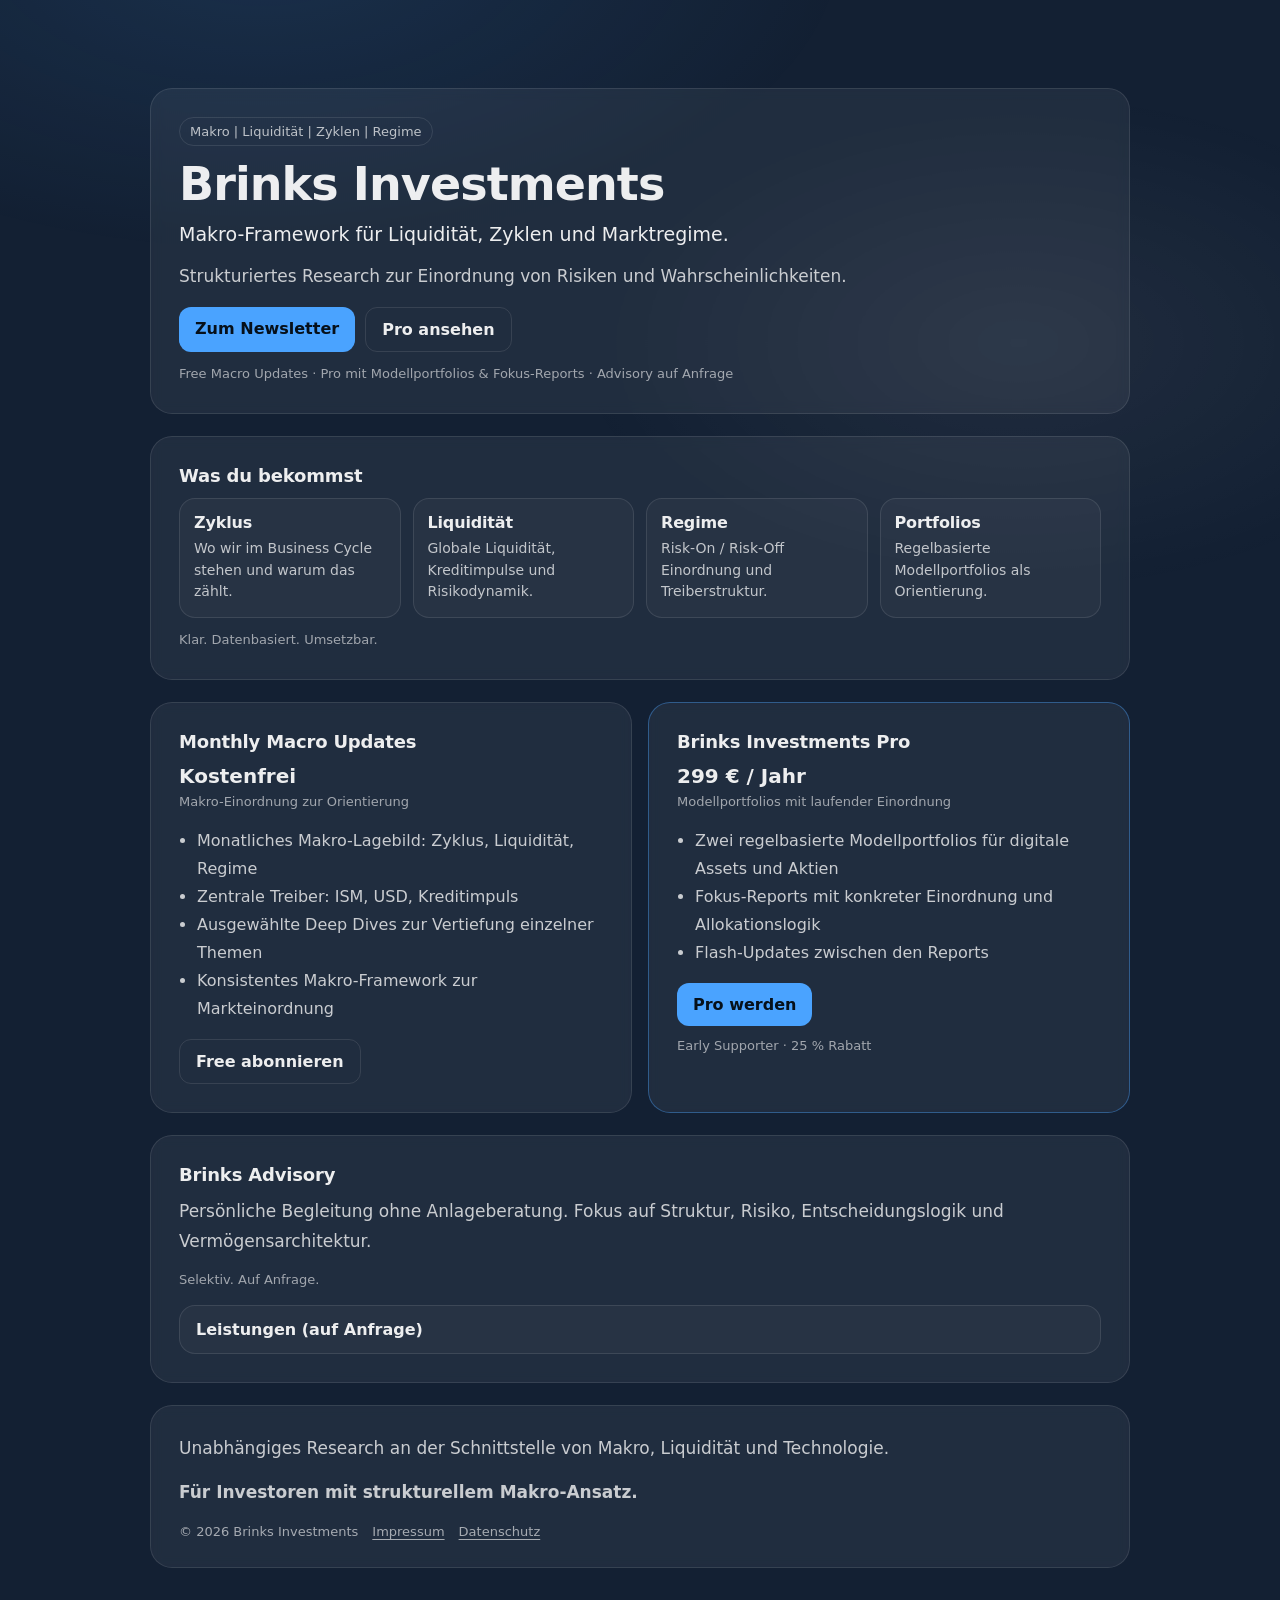
==== index.html @ a90d8398 "Update index.html" ====
<!doctype html>
<html lang="de">
<head>
  <meta charset="utf-8" />
  <meta name="viewport" content="width=device-width, initial-scale=1" />
  <title>Brinks Investments</title>
  <meta name="description" content="Makro-Framework für Liquidität, Zyklen und Marktregime. Klar. Datenbasiert. Umsetzbar." />
  <meta name="theme-color" content="#132033" />

  <style>
    :root{
      --bg:#132033;
      --card:rgba(255,255,255,.06);
      --border:rgba(255,255,255,.10);
      --text:rgba(255,255,255,.92);
      --muted:rgba(255,255,255,.76);
      --accent:#4aa3ff;
      --accentText:#06101a;

      /* ONE consistent page column width */
      --col: 980px; /* less squished than before */
    }

    *{box-sizing:border-box}
    body{
      margin:0;
      font-family:system-ui,-apple-system,Segoe UI,Roboto,Arial,sans-serif;
      background:var(--bg);
      color:var(--text);
    }

    /* Subtle premium glow */
    body::before{
      content:"";
      position:fixed;
      inset:-220px;
      background:
        radial-gradient(980px 520px at 28% 12%, rgba(74,163,255,.12), transparent 60%),
        radial-gradient(820px 460px at 72% 42%, rgba(255,255,255,.06), transparent 55%);
      pointer-events:none;
      z-index:-1;
    }

    a{color:inherit;text-decoration:none}

    /* Outer page padding */
    .wrap{
      padding:88px 20px 96px;
    }

    /* The ONLY layout column: everything aligns to this */
    .col{
      width:min(100%, var(--col));
      margin:0 auto;
      display:grid;
      gap:22px; /* more breathing room */
    }

    .card{
      width:100%;               /* critical: every card equals column width */
      background:var(--card);
      border:1px solid var(--border);
      border-radius:22px;
      padding:28px;             /* less squished */
      backdrop-filter: blur(6px);
    }

    .card:hover{
      border-color:rgba(255,255,255,.14);
    }

    h1{
      font-size:46px;
      line-height:1.05;
      margin:14px 0 10px;
      letter-spacing:-0.02em;
    }

    h2{
      font-size:18px;
      margin:0 0 12px;
      letter-spacing:-0.01em;
    }

    p{
      margin:0 0 14px;
      line-height:1.75;
      font-size:17px;
      color:var(--muted);
    }

    .lead{
      font-size:19px;
      color:var(--text);
      margin-bottom:10px;
    }

    .badge{
      display:inline-block;
      border:1px solid var(--border);
      border-radius:999px;
      padding:6px 10px;
      font-size:13px;
      color:rgba(255,255,255,.70);
    }

    .ctaRow{
      display:flex;
      gap:10px;
      flex-wrap:wrap;
      margin-top:16px;
    }

    .btn{
      display:inline-block;
      padding:12px 16px;
      border-radius:12px;
      font-weight:800;
    }

    .btnPrimary{
      background:var(--accent);
      color:var(--accentText);
    }

    .btnGhost{
      border:1px solid var(--border);
      color:var(--text);
    }

    /* Key points */
    .kpiGrid{
      display:grid;
      gap:12px;
      grid-template-columns:repeat(4, 1fr);
    }
    @media(max-width:900px){
      .kpiGrid{grid-template-columns:repeat(2, 1fr);}
    }
    .kpi{
      border:1px solid var(--border);
      background:rgba(255,255,255,.03);
      border-radius:16px;
      padding:14px 14px;
    }
    .kpi strong{
      display:block;
      margin-bottom:6px;
      color:rgba(255,255,255,.92);
      letter-spacing:-0.01em;
    }
    .kpi span{
      display:block;
      color:rgba(255,255,255,.72);
      font-size:14px;
      line-height:1.55;
    }

    /* Free / Pro cards */
    .tiers{
      width:100%; /* ensure equals column width */
      display:grid;
      gap:16px;
      grid-template-columns:1fr 1fr;
      align-items:stretch;
    }
    @media(max-width:900px){
      .tiers{grid-template-columns:1fr;}
    }

    ul{
      margin:10px 0 0;
      padding-left:18px;
      line-height:1.75;
      color:var(--muted);
      font-size:16px;
    }

    .price{
      font-size:20px;
      font-weight:900;
      margin:4px 0 10px;
      color:rgba(255,255,255,.92);
    }

    .small{
      font-size:13px;
      color:rgba(255,255,255,.58);
      line-height:1.6;
    }

    /* Advisory */
    details{
      border:1px solid var(--border);
      border-radius:16px;
      padding:14px 16px;
      background:rgba(255,255,255,.03);
    }
    summary{
      cursor:pointer;
      list-style:none;
      font-weight:900;
      color:rgba(255,255,255,.92);
    }
    summary::-webkit-details-marker{display:none}

    .note{
      margin-top:12px;
      padding:12px 14px;
      border-radius:14px;
      border:1px solid rgba(255,255,255,.10);
      background:rgba(0,0,0,.10);
      color:rgba(255,255,255,.72);
      font-size:13px;
      line-height:1.6;
    }

    footer{
      margin-top:16px;
      display:flex;
      gap:14px;
      flex-wrap:wrap;
      font-size:13px;
      color:rgba(255,255,255,.60);
    }
    footer a{
      color:rgba(255,255,255,.60);
      text-decoration:underline;
      text-underline-offset:3px;
    }
  </style>
</head>

<body>
  <div class="wrap">
    <main class="col">

      <!-- HERO -->
      <section class="card">
        <span class="badge">Makro | Liquidität | Zyklen | Regime</span>
        <h1>Brinks Investments</h1>
        <p class="lead">Makro-Framework für Liquidität, Zyklen und Marktregime.</p>
        <p>Strukturiertes Research zur Einordnung von Risiken und Wahrscheinlichkeiten.</p>

        <div class="ctaRow">
          <a class="btn btnPrimary" href="https://brinksinvestments.substack.com/" target="_blank" rel="noreferrer">
            Zum Newsletter
          </a>
          <a class="btn btnGhost" href="#pro">
            Pro ansehen
          </a>
        </div>

        <p class="small" style="margin-top:12px;margin-bottom:0;">
          Free Macro Updates · Pro mit Modellportfolios & Fokus-Reports · Advisory auf Anfrage
        </p>
      </section>

      <!-- WAS DU BEKOMMST -->
      <section class="card">
        <h2>Was du bekommst</h2>
        <div class="kpiGrid">
          <div class="kpi"><strong>Zyklus</strong><span>Wo wir im Business Cycle stehen und warum das zählt.</span></div>
          <div class="kpi"><strong>Liquidität</strong><span>Globale Liquidität, Kreditimpulse und Risikodynamik.</span></div>
          <div class="kpi"><strong>Regime</strong><span>Risk-On / Risk-Off Einordnung und Treiberstruktur.</span></div>
          <div class="kpi"><strong>Portfolios</strong><span>Regelbasierte Modellportfolios als Orientierung.</span></div>
        </div>
        <p class="small" style="margin-top:12px;margin-bottom:0;">
          Klar. Datenbasiert. Umsetzbar.
        </p>
      </section>

      <!-- FREE / PRO -->
      <section class="tiers">
        <div class="card">
          <h2>Monthly Macro Updates</h2>
          <div class="price">Kostenfrei</div>
          <p class="small" style="margin-top:-6px;">Makro-Einordnung zur Orientierung</p>
          <ul>
            <li>Monatliches Makro-Lagebild: Zyklus, Liquidität, Regime</li>
            <li>Zentrale Treiber: ISM, USD, Kreditimpuls</li>
            <li>Ausgewählte Deep Dives zur Vertiefung einzelner Themen</li>
            <li>Konsistentes Makro-Framework zur Markteinordnung</li>
          </ul>
          <div class="ctaRow">
            <a class="btn btnGhost" href="https://brinksinvestments.substack.com/" target="_blank" rel="noreferrer">
              Free abonnieren
            </a>
          </div>
        </div>

        <div id="pro" class="card" style="border-color:rgba(74,163,255,.40);">
          <h2>Brinks Investments Pro</h2>
          <div class="price">299 € / Jahr</div>
          <p class="small" style="margin-top:-6px;">Modellportfolios mit laufender Einordnung</p>
          <ul>
            <li>Zwei regelbasierte Modellportfolios für digitale Assets und Aktien</li>
            <li>Fokus-Reports mit konkreter Einordnung und Allokationslogik</li>
            <li>Flash-Updates zwischen den Reports</li>
          </ul>

          <div class="ctaRow">
            <a class="btn btnPrimary" href="https://brinksinvestments.substack.com/b1c0ca74" target="_blank" rel="noreferrer">
              Pro werden
            </a>
          </div>

          <p class="small" style="margin-top:10px;margin-bottom:0;">
            Early Supporter · 25 % Rabatt<br>
          </p>
        </div>
      </section>

      <!-- ADVISORY -->
      <section id="advisory" class="card">
        <h2>Brinks Advisory</h2>
        <p>Persönliche Begleitung ohne Anlageberatung. Fokus auf Struktur, Risiko, Entscheidungslogik und Vermögensarchitektur.</p>
        <p class="small">Selektiv. Auf Anfrage.</p>

        <details>
          <summary>Leistungen (auf Anfrage)</summary>
          <ul>
            <li>Family-Office-nahe Struktur- und Vermögensarchitektur</li>
            <li>Strategisches Sparring und belastbare Entscheidungsframeworks</li>
            <li>Digital Art & Collectibles Advisory (Struktur, Bewertung, Prozesse)</li>
          </ul>

          <div class="ctaRow" style="margin-top:12px;">
            <a class="btn btnGhost" href="mailto:info@brinksinvestments.com?subject=Brinks%20Advisory%20%E2%80%93%20Anfrage">
              Advisory anfragen
            </a>
          </div>

          <div class="note">
            Keine Anlageberatung. Keine Produktempfehlungen. Kuratierung ≠ Empfehlung.
          </div>
        </details>
      </section>

      <!-- CLOSING / FOOTER -->
      <section class="card">
        <p>
          Unabhängiges Research an der Schnittstelle von Makro, Liquidität und Technologie.
        </p>
        <p><strong>Für Investoren mit strukturellem Makro-Ansatz.</strong></p>

        <footer>
          <span>© 2026 Brinks Investments</span>
          <a href="/impressum.html">Impressum</a>
          <a href="/datenschutz.html">Datenschutz</a>
        </footer>
      </section>

    </main>
  </div>

  <script>
    document.getElementById("y").textContent = new Date().getFullYear();
  </script>
</body>
</html>
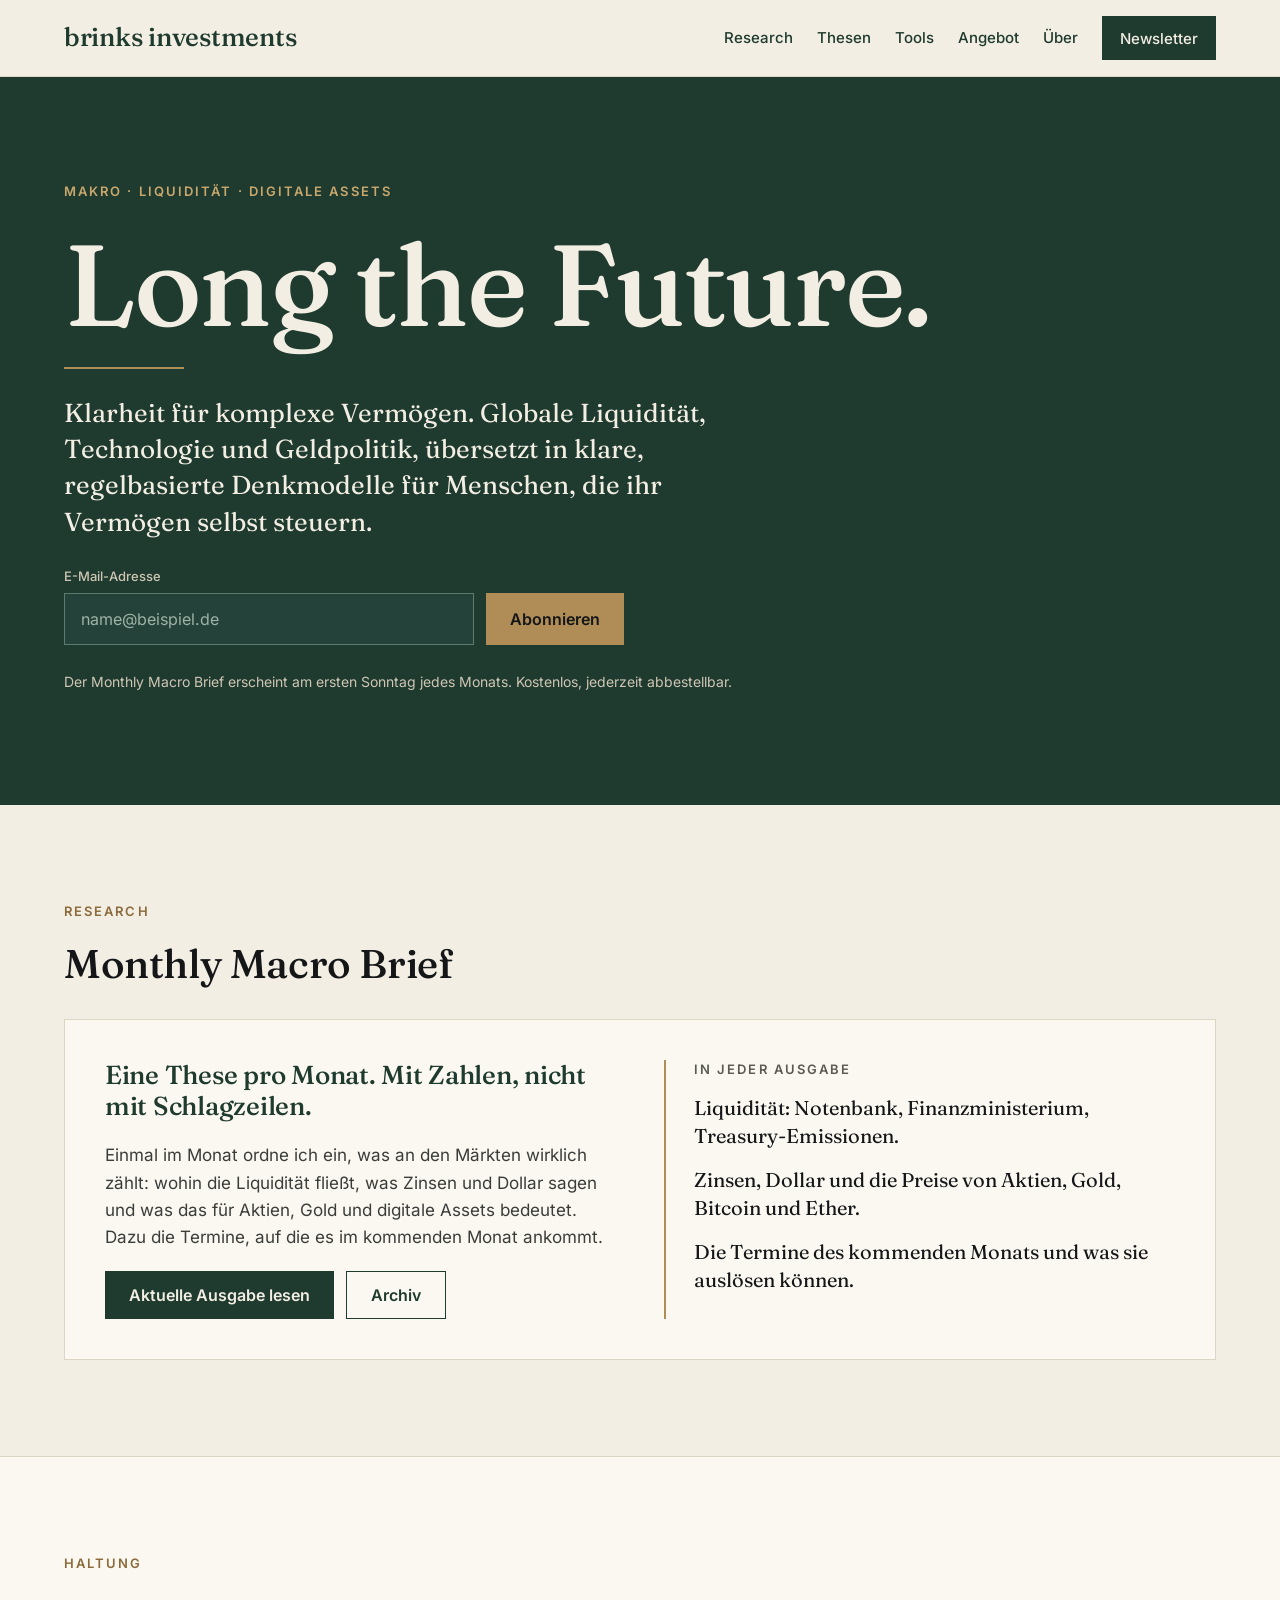
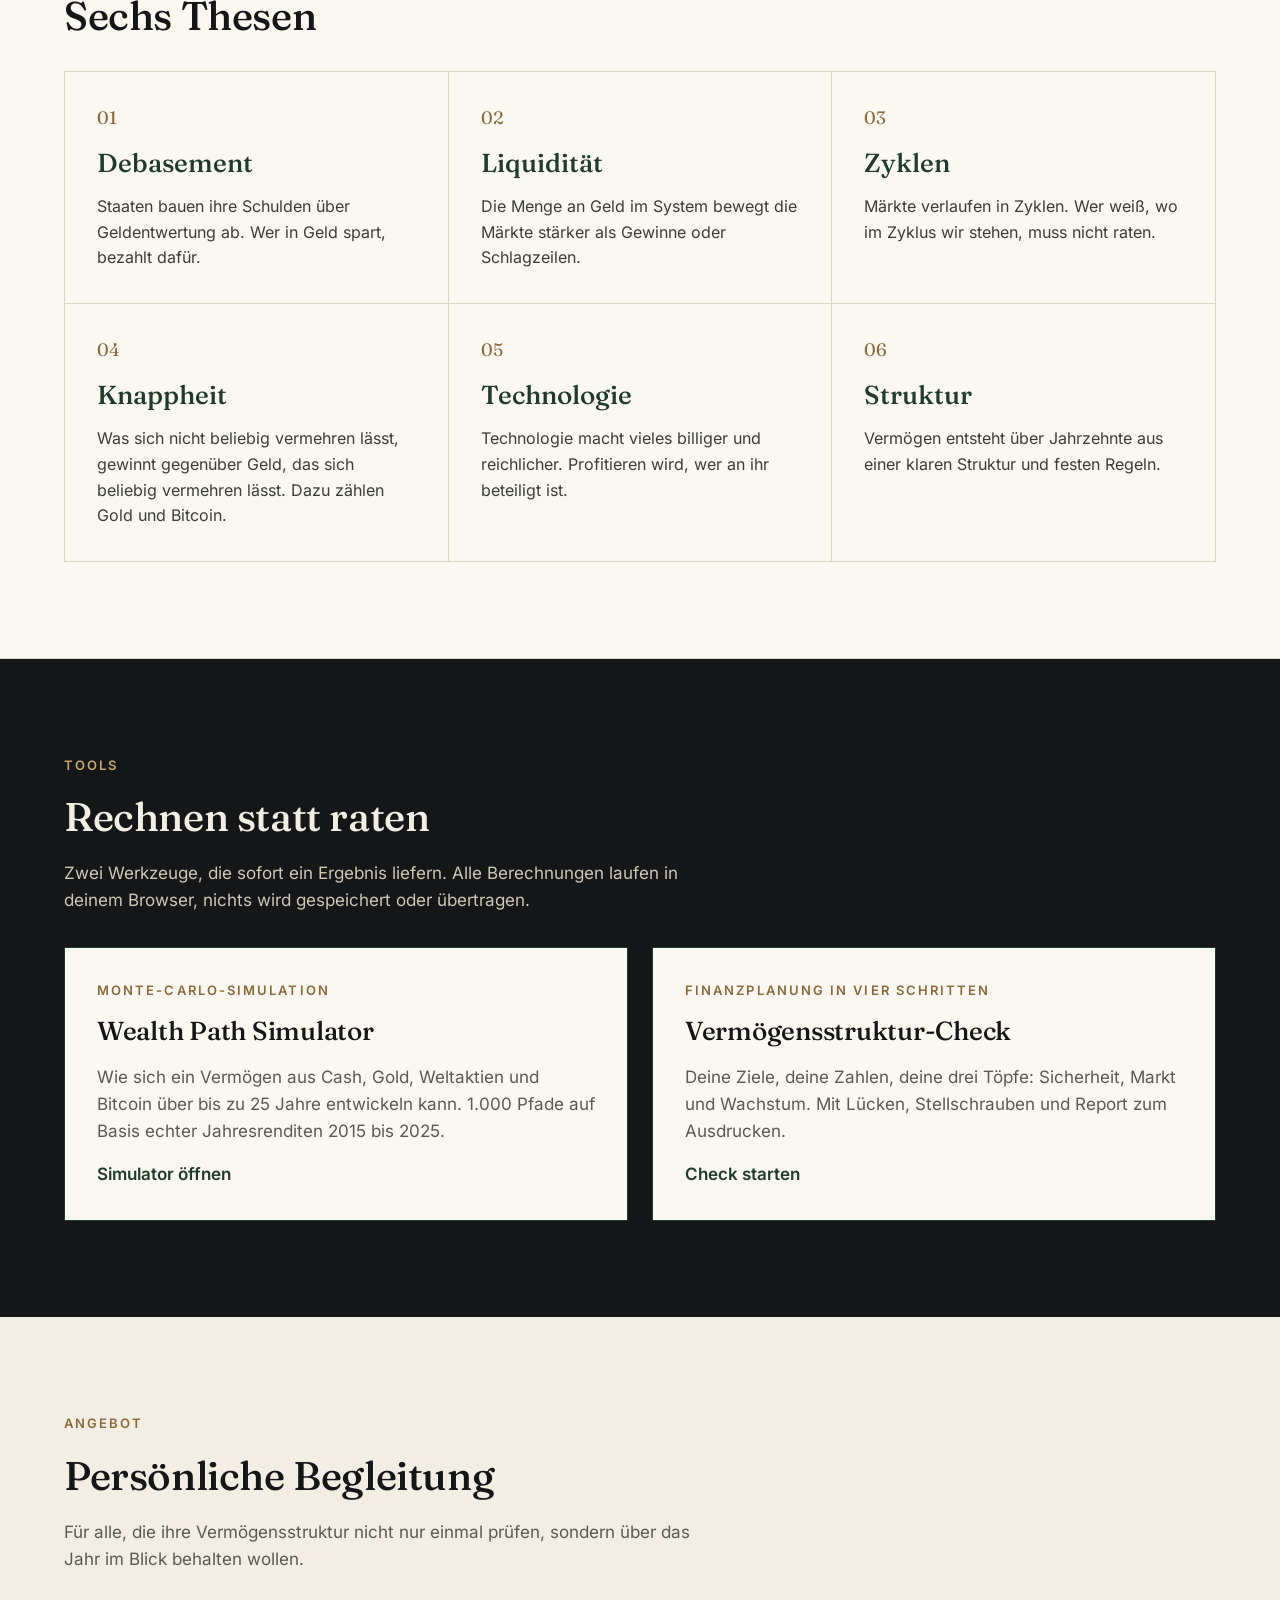
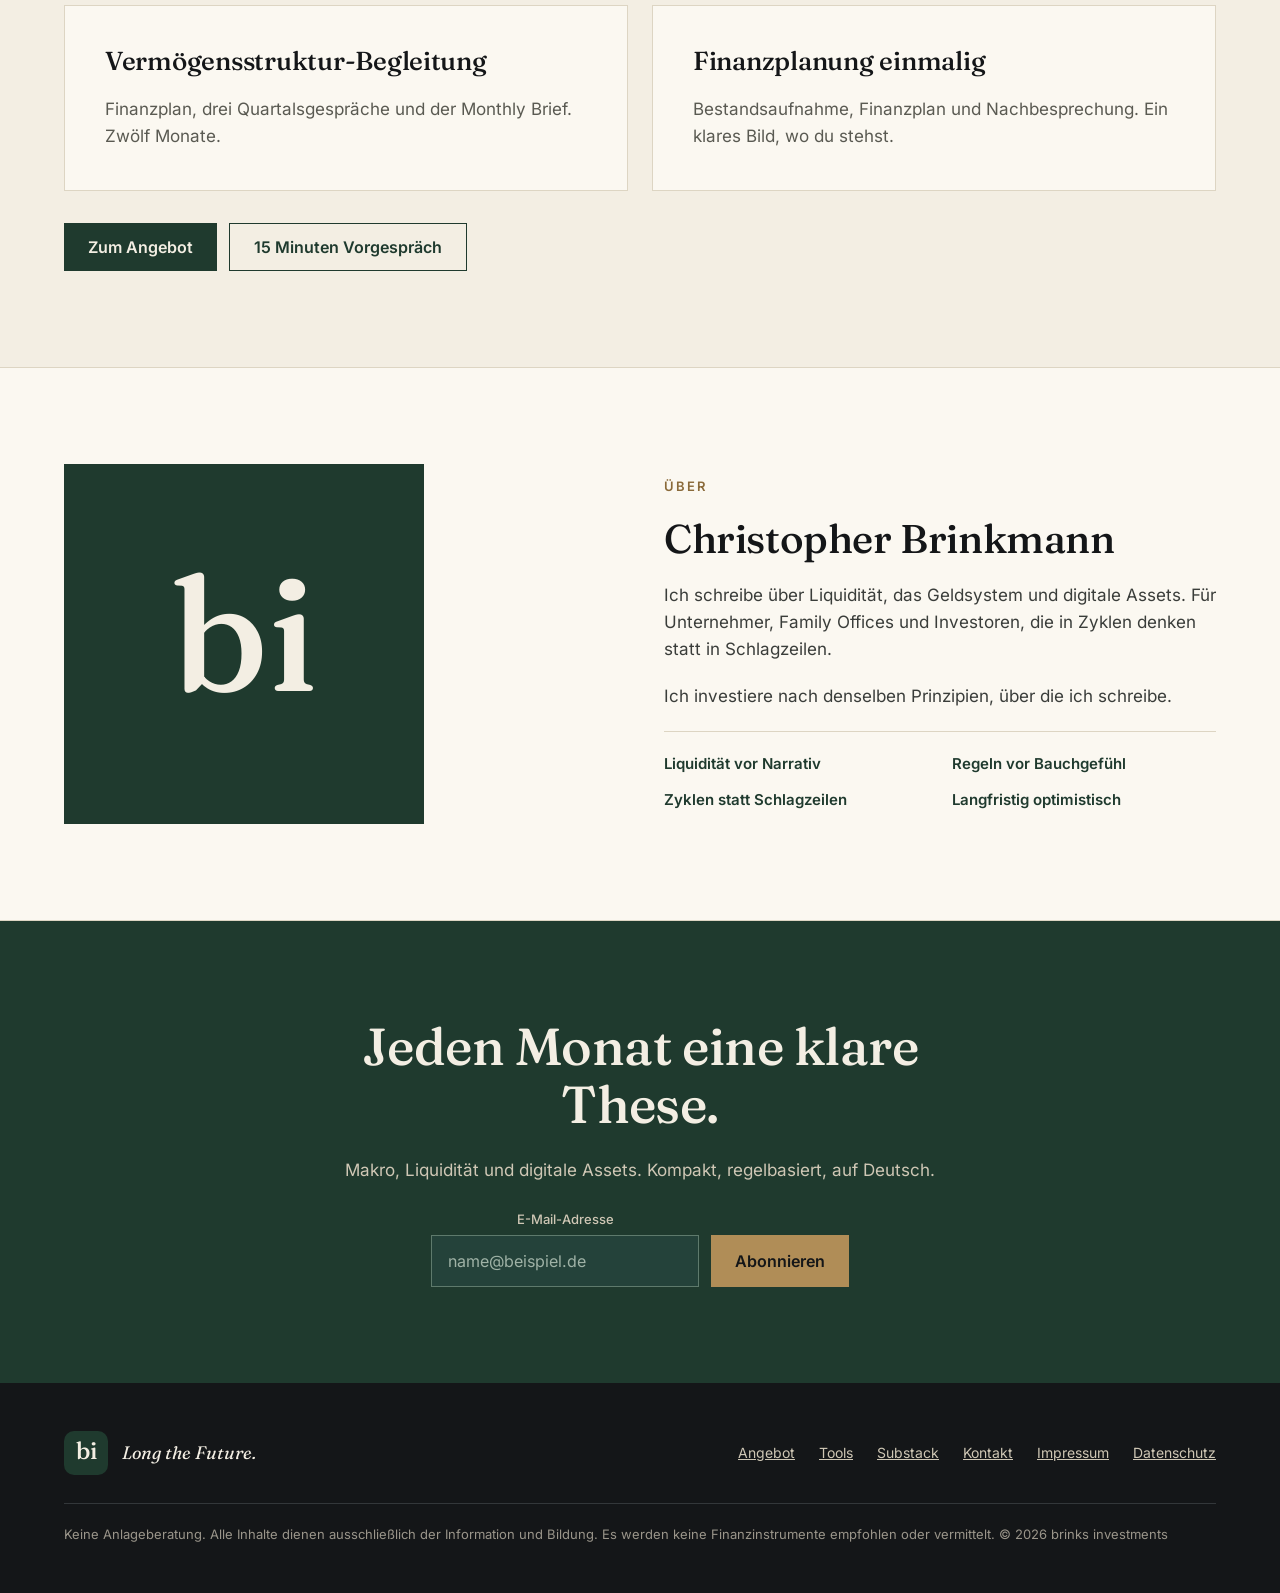
==== commit e2af1c31: "Add files via upload" ====
--- a/index.html
+++ b/index.html
@@ -1,361 +1,193 @@
 <!doctype html>
 <html lang="de">
 <head>
-  <meta charset="utf-8" />
-  <meta name="viewport" content="width=device-width, initial-scale=1" />
-  <title>Brinks Investments</title>
-  <meta name="description" content="Makro-Framework für Liquidität, Zyklen und Marktregime. Klar. Datenbasiert. Umsetzbar." />
-  <meta name="theme-color" content="#132033" />
+<meta charset="utf-8">
+<meta name="viewport" content="width=device-width, initial-scale=1">
+<title>brinks investments · Long the Future.</title>
+<meta name="description" content="Makro, Liquidität und digitale Assets. Monthly Macro Brief, Rechner und persönliche Begleitung für die Vermögensstruktur.">
+<meta property="og:title" content="brinks investments · Long the Future.">
+<meta property="og:description" content="Makro, Liquidität und digitale Assets. Monthly Macro Brief, Rechner und persönliche Begleitung für die Vermögensstruktur.">
+<meta property="og:image" content="https://www.brinksinvestments.com/assets/bi-icon.png">
+<meta name="theme-color" content="#1F3A2E">
+<link rel="icon" href="assets/favicon.svg" type="image/svg+xml">
+<link rel="apple-touch-icon" href="assets/bi-icon.png">
+<link rel="stylesheet" href="assets/site.css">
+</head>
+<body>
+<header class="site-header">
+  <div class="wrap">
+    <a class="logo" href="index.html">brinks investments</a>
+    <nav class="nav" aria-label="Hauptnavigation">
+      <a href="index.html#research">Research</a>
+      <a href="index.html#thesen">Thesen</a>
+      <a href="tools.html">Tools</a>
+      <a href="angebot.html">Angebot</a>
+      <a href="index.html#ueber">Über</a>
+      <a class="btn btn-green" href="https://brinksinvestments.substack.com/subscribe">Newsletter</a>
+    </nav>
+  </div>
+</header>
+<main>
+<section class="hero on-dark">
+  <div class="wrap">
+    <p class="eyebrow">Makro · Liquidität · Digitale Assets</p>
+    <h1>Long the Future.</h1>
+    <hr class="rule-brass">
+    <p class="lead">Klarheit für komplexe Vermögen. Globale Liquidität, Technologie und Geldpolitik, übersetzt in klare, regelbasierte Denkmodelle für Menschen, die ihr Vermögen selbst steuern.</p>
+    <form class="signup" action="https://brinksinvestments.substack.com/subscribe" method="get">
+        <div class="field">
+          <label for="mail-hero">E-Mail-Adresse</label>
+          <input id="mail-hero" name="email" type="email" autocomplete="email" placeholder="name@beispiel.de" required>
+        </div>
+        <button class="btn btn-brass" type="submit">Abonnieren</button>
+      </form>
+    <p class="sub">Der Monthly Macro Brief erscheint am ersten Sonntag jedes Monats. Kostenlos, jederzeit abbestellbar.</p>
+  </div>
+</section>
 
-  <style>
-    :root{
-      --bg:#132033;
-      --card:rgba(255,255,255,.06);
-      --border:rgba(255,255,255,.10);
-      --text:rgba(255,255,255,.92);
-      --muted:rgba(255,255,255,.76);
-      --accent:#4aa3ff;
-      --accentText:#06101a;
+<section id="research" class="section">
+  <div class="wrap stack-lg">
+    <div class="stack">
+      <p class="eyebrow">Research</p>
+      <h2>Monthly Macro Brief</h2>
+    </div>
+    <article class="card brief">
+      <div class="stack">
+        <h3 style="color:var(--green)">Eine These pro Monat. Mit Zahlen, nicht mit Schlagzeilen.</h3>
+        <p style="color:var(--ink-2)">Einmal im Monat ordne ich ein, was an den Märkten wirklich zählt: wohin die Liquidität fließt, was Zinsen und Dollar sagen und was das für Aktien, Gold und digitale Assets bedeutet. Dazu die Termine, auf die es im kommenden Monat ankommt.</p>
+        <div style="display:flex;flex-wrap:wrap;gap:12px">
+          <a class="btn btn-green" href="https://brinksinvestments.substack.com/">Aktuelle Ausgabe lesen</a>
+          <a class="btn btn-ghost" href="https://brinksinvestments.substack.com/archive">Archiv</a>
+        </div>
+      </div>
+      <div class="points">
+        <p class="eyebrow" style="color:var(--muted)">In jeder Ausgabe</p>
+        <p>Liquidität: Notenbank, Finanzministerium, Treasury-Emissionen.</p>
+        <p>Zinsen, Dollar und die Preise von Aktien, Gold, Bitcoin und Ether.</p>
+        <p>Die Termine des kommenden Monats und was sie auslösen können.</p>
+      </div>
+    </article>
+  </div>
+</section>
 
-      /* ONE consistent page column width */
-      --col: 980px; /* less squished than before */
-    }
+<section id="thesen" class="paper">
+  <div class="wrap section stack-lg">
+    <div class="stack">
+      <p class="eyebrow">Haltung</p>
+      <h2>Sechs Thesen</h2>
+    </div>
+    <div class="theses">
+        <div class="thesis"><span class="num">01</span><span class="title">Debasement</span><span class="text">Staaten bauen ihre Schulden über Geldentwertung ab. Wer in Geld spart, bezahlt dafür.</span></div>
+        <div class="thesis"><span class="num">02</span><span class="title">Liquidität</span><span class="text">Die Menge an Geld im System bewegt die Märkte stärker als Gewinne oder Schlagzeilen.</span></div>
+        <div class="thesis"><span class="num">03</span><span class="title">Zyklen</span><span class="text">Märkte verlaufen in Zyklen. Wer weiß, wo im Zyklus wir stehen, muss nicht raten.</span></div>
+        <div class="thesis"><span class="num">04</span><span class="title">Knappheit</span><span class="text">Was sich nicht beliebig vermehren lässt, gewinnt gegenüber Geld, das sich beliebig vermehren lässt. Dazu zählen Gold und Bitcoin.</span></div>
+        <div class="thesis"><span class="num">05</span><span class="title">Technologie</span><span class="text">Technologie macht vieles billiger und reichlicher. Profitieren wird, wer an ihr beteiligt ist.</span></div>
+        <div class="thesis"><span class="num">06</span><span class="title">Struktur</span><span class="text">Vermögen entsteht über Jahrzehnte aus einer klaren Struktur und festen Regeln.</span></div>
+    </div>
+  </div>
+</section>
 
-    *{box-sizing:border-box}
-    body{
-      margin:0;
-      font-family:system-ui,-apple-system,Segoe UI,Roboto,Arial,sans-serif;
-      background:var(--bg);
-      color:var(--text);
-    }
+<section id="tools" class="on-ink">
+  <div class="wrap section stack-lg">
+    <div class="stack">
+      <p class="eyebrow light">Tools</p>
+      <h2>Rechnen statt raten</h2>
+      <p style="color:var(--on-dark);max-width:640px">Zwei Werkzeuge, die sofort ein Ergebnis liefern. Alle Berechnungen laufen in deinem Browser, nichts wird gespeichert oder übertragen.</p>
+    </div>
+    <div class="grid-auto">
+      <a class="tool-card" href="wealth-path-simulator.html">
+        <p class="eyebrow">Monte-Carlo-Simulation</p>
+        <h3>Wealth Path Simulator</h3>
+        <p class="muted">Wie sich ein Vermögen aus Cash, Gold, Weltaktien und Bitcoin über bis zu 25 Jahre entwickeln kann. 1.000 Pfade auf Basis echter Jahresrenditen 2015 bis 2025.</p>
+        <span class="go">Simulator öffnen</span>
+      </a>
+      <a class="tool-card" href="finanzplanung.html">
+        <p class="eyebrow">Finanzplanung in vier Schritten</p>
+        <h3>Vermögensstruktur-Check</h3>
+        <p class="muted">Deine Ziele, deine Zahlen, deine drei Töpfe: Sicherheit, Markt und Wachstum. Mit Lücken, Stellschrauben und Report zum Ausdrucken.</p>
+        <span class="go">Check starten</span>
+      </a>
+    </div>
+  </div>
+</section>
 
-    /* Subtle premium glow */
-    body::before{
-      content:"";
-      position:fixed;
-      inset:-220px;
-      background:
-        radial-gradient(980px 520px at 28% 12%, rgba(74,163,255,.12), transparent 60%),
-        radial-gradient(820px 460px at 72% 42%, rgba(255,255,255,.06), transparent 55%);
-      pointer-events:none;
-      z-index:-1;
-    }
+<section class="section">
+  <div class="wrap stack-lg">
+    <div class="stack">
+      <p class="eyebrow">Angebot</p>
+      <h2>Persönliche Begleitung</h2>
+      <p class="muted" style="max-width:640px">Für alle, die ihre Vermögensstruktur nicht nur einmal prüfen, sondern über das Jahr im Blick behalten wollen.</p>
+    </div>
+    <div class="grid-auto">
+      <div class="card offer">
+        <h3>Vermögensstruktur-Begleitung</h3>
+        <p class="muted">Finanzplan, drei Quartalsgespräche und der Monthly Brief. Zwölf Monate.</p>
+      </div>
+      <div class="card offer">
+        <h3>Finanzplanung einmalig</h3>
+        <p class="muted">Bestandsaufnahme, Finanzplan und Nachbesprechung. Ein klares Bild, wo du stehst.</p>
+      </div>
+    </div>
+    <div style="display:flex;flex-wrap:wrap;gap:12px">
+      <a class="btn btn-green" href="angebot.html">Zum Angebot</a>
+      <a class="btn btn-ghost" href="mailto:info@brinksinvestments.com?subject=Vorgespr%C3%A4ch%20Verm%C3%B6gensstruktur">15 Minuten Vorgespräch</a>
+    </div>
+  </div>
+</section>
 
-    a{color:inherit;text-decoration:none}
+<section id="ueber" class="paper">
+  <div class="wrap section" style="display:grid;grid-template-columns:repeat(auto-fit,minmax(min(100%,300px),1fr));gap:48px;align-items:center">
+    <div style="aspect-ratio:1/1;max-width:360px;width:100%;background:var(--green);display:flex;align-items:center;justify-content:center">
+      <span style="font-family:var(--serif);font-weight:500;font-size:clamp(96px,16vw,160px);line-height:1;color:var(--ivory);padding-bottom:.12em" aria-hidden="true">bi</span>
+    </div>
+    <div class="stack">
+      <p class="eyebrow">Über</p>
+      <h2>Christopher Brinkmann</h2>
+      <p style="color:var(--ink-2)">Ich schreibe über Liquidität, das Geldsystem und digitale Assets. Für Unternehmer, Family Offices und Investoren, die in Zyklen denken statt in Schlagzeilen.</p>
+      <p style="color:var(--ink-2)">Ich investiere nach denselben Prinzipien, über die ich schreibe.</p>
+      <div class="principles">
+        <span>Liquidität vor Narrativ</span>
+        <span>Regeln vor Bauchgefühl</span>
+        <span>Zyklen statt Schlagzeilen</span>
+        <span>Langfristig optimistisch</span>
+      </div>
+    </div>
+  </div>
+</section>
 
-    /* Outer page padding */
-    .wrap{
-      padding:88px 20px 96px;
-    }
+<section id="newsletter" class="on-dark">
+  <div class="wrap section" style="max-width:760px;display:flex;flex-direction:column;align-items:center;text-align:center;gap:24px">
+    <h2 style="font-size:clamp(32px,4.5vw,52px)">Jeden Monat eine klare These.</h2>
+    <p style="color:var(--on-dark)">Makro, Liquidität und digitale Assets. Kompakt, regelbasiert, auf Deutsch.</p>
+    <form class="signup" action="https://brinksinvestments.substack.com/subscribe" method="get" style="margin:0 auto">
+        <div class="field">
+          <label for="mail-footer">E-Mail-Adresse</label>
+          <input id="mail-footer" name="email" type="email" autocomplete="email" placeholder="name@beispiel.de" required>
+        </div>
+        <button class="btn btn-brass" type="submit">Abonnieren</button>
+      </form>
+  </div>
+</section>
 
-    /* The ONLY layout column: everything aligns to this */
-    .col{
-      width:min(100%, var(--col));
-      margin:0 auto;
-      display:grid;
-      gap:22px; /* more breathing room */
-    }
-
-    .card{
-      width:100%;               /* critical: every card equals column width */
-      background:var(--card);
-      border:1px solid var(--border);
-      border-radius:22px;
-      padding:28px;             /* less squished */
-      backdrop-filter: blur(6px);
-    }
-
-    .card:hover{
-      border-color:rgba(255,255,255,.14);
-    }
-
-    h1{
-      font-size:46px;
-      line-height:1.05;
-      margin:14px 0 10px;
-      letter-spacing:-0.02em;
-    }
-
-    h2{
-      font-size:18px;
-      margin:0 0 12px;
-      letter-spacing:-0.01em;
-    }
-
-    p{
-      margin:0 0 14px;
-      line-height:1.75;
-      font-size:17px;
-      color:var(--muted);
-    }
-
-    .lead{
-      font-size:19px;
-      color:var(--text);
-      margin-bottom:10px;
-    }
-
-    .badge{
-      display:inline-block;
-      border:1px solid var(--border);
-      border-radius:999px;
-      padding:6px 10px;
-      font-size:13px;
-      color:rgba(255,255,255,.70);
-    }
-
-    .ctaRow{
-      display:flex;
-      gap:10px;
-      flex-wrap:wrap;
-      margin-top:16px;
-    }
-
-    .btn{
-      display:inline-block;
-      padding:12px 16px;
-      border-radius:12px;
-      font-weight:800;
-    }
-
-    .btnPrimary{
-      background:var(--accent);
-      color:var(--accentText);
-    }
-
-    .btnGhost{
-      border:1px solid var(--border);
-      color:var(--text);
-    }
-
-    /* Key points */
-    .kpiGrid{
-      display:grid;
-      gap:12px;
-      grid-template-columns:repeat(4, 1fr);
-    }
-    @media(max-width:900px){
-      .kpiGrid{grid-template-columns:repeat(2, 1fr);}
-    }
-    .kpi{
-      border:1px solid var(--border);
-      background:rgba(255,255,255,.03);
-      border-radius:16px;
-      padding:14px 14px;
-    }
-    .kpi strong{
-      display:block;
-      margin-bottom:6px;
-      color:rgba(255,255,255,.92);
-      letter-spacing:-0.01em;
-    }
-    .kpi span{
-      display:block;
-      color:rgba(255,255,255,.72);
-      font-size:14px;
-      line-height:1.55;
-    }
-
-    /* Free / Pro cards */
-    .tiers{
-      width:100%; /* ensure equals column width */
-      display:grid;
-      gap:16px;
-      grid-template-columns:1fr 1fr;
-      align-items:stretch;
-    }
-    @media(max-width:900px){
-      .tiers{grid-template-columns:1fr;}
-    }
-
-    ul{
-      margin:10px 0 0;
-      padding-left:18px;
-      line-height:1.75;
-      color:var(--muted);
-      font-size:16px;
-    }
-
-    .price{
-      font-size:20px;
-      font-weight:900;
-      margin:4px 0 10px;
-      color:rgba(255,255,255,.92);
-    }
-
-    .small{
-      font-size:13px;
-      color:rgba(255,255,255,.58);
-      line-height:1.6;
-    }
-
-    /* Advisory */
-    details{
-      border:1px solid var(--border);
-      border-radius:16px;
-      padding:14px 16px;
-      background:rgba(255,255,255,.03);
-    }
-    summary{
-      cursor:pointer;
-      list-style:none;
-      font-weight:900;
-      color:rgba(255,255,255,.92);
-    }
-    summary::-webkit-details-marker{display:none}
-
-    .note{
-      margin-top:12px;
-      padding:12px 14px;
-      border-radius:14px;
-      border:1px solid rgba(255,255,255,.10);
-      background:rgba(0,0,0,.10);
-      color:rgba(255,255,255,.72);
-      font-size:13px;
-      line-height:1.6;
-    }
-
-    footer{
-      margin-top:16px;
-      display:flex;
-      gap:14px;
-      flex-wrap:wrap;
-      font-size:13px;
-      color:rgba(255,255,255,.60);
-    }
-    footer a{
-      color:rgba(255,255,255,.60);
-      text-decoration:underline;
-      text-underline-offset:3px;
-    }
-  </style>
-</head>
-
-<body>
+</main>
+<footer class="site-footer">
   <div class="wrap">
-    <main class="col">
-
-      <!-- HERO -->
-      <section class="card">
-        <span class="badge">Makro | Liquidität | Zyklen | Regime</span>
-        <h1>Brinks Investments</h1>
-        <p class="lead">Makro-Framework für Liquidität, Zyklen und Marktregime.</p>
-        <p>Strukturiertes Research zur Einordnung von Risiken und Wahrscheinlichkeiten.</p>
-
-        <div class="ctaRow">
-          <a class="btn btnPrimary" href="https://brinksinvestments.substack.com/" target="_blank" rel="noreferrer">
-            Zum Newsletter
-          </a>
-          <a class="btn btnGhost" href="#pro">
-            Pro ansehen
-          </a>
-        </div>
-
-        <p class="small" style="margin-top:12px;margin-bottom:0;">
-          Free Macro Updates · Pro mit Modellportfolios & Fokus-Reports · Advisory auf Anfrage
-        </p>
-      </section>
-
-      <!-- WAS DU BEKOMMST -->
-      <section class="card">
-        <h2>Was du bekommst</h2>
-        <div class="kpiGrid">
-          <div class="kpi"><strong>Zyklus</strong><span>Wo wir im Business Cycle stehen und warum das zählt.</span></div>
-          <div class="kpi"><strong>Liquidität</strong><span>Globale Liquidität, Kreditimpulse und Risikodynamik.</span></div>
-          <div class="kpi"><strong>Regime</strong><span>Risk-On / Risk-Off Einordnung und Treiberstruktur.</span></div>
-          <div class="kpi"><strong>Portfolios</strong><span>Regelbasierte Modellportfolios als Orientierung.</span></div>
-        </div>
-        <p class="small" style="margin-top:12px;margin-bottom:0;">
-          Klar. Datenbasiert. Umsetzbar.
-        </p>
-      </section>
-
-      <!-- FREE / PRO -->
-      <section class="tiers">
-        <div class="card">
-          <h2>Monthly Macro Updates</h2>
-          <div class="price">Kostenfrei</div>
-          <p class="small" style="margin-top:-6px;">Makro-Einordnung zur Orientierung</p>
-          <ul>
-            <li>Monatliches Makro-Lagebild: Zyklus, Liquidität, Regime</li>
-            <li>Zentrale Treiber: ISM, USD, Kreditimpuls</li>
-            <li>Ausgewählte Deep Dives zur Vertiefung einzelner Themen</li>
-            <li>Konsistentes Makro-Framework zur Markteinordnung</li>
-          </ul>
-          <div class="ctaRow">
-            <a class="btn btnGhost" href="https://brinksinvestments.substack.com/" target="_blank" rel="noreferrer">
-              Free abonnieren
-            </a>
-          </div>
-        </div>
-
-        <div id="pro" class="card" style="border-color:rgba(74,163,255,.40);">
-          <h2>Brinks Investments Pro</h2>
-          <div class="price">299 € / Jahr</div>
-          <p class="small" style="margin-top:-6px;">Modellportfolios mit laufender Einordnung</p>
-          <ul>
-            <li>Zwei regelbasierte Modellportfolios für digitale Assets und Aktien</li>
-            <li>Fokus-Reports mit konkreter Einordnung und Allokationslogik</li>
-            <li>Flash-Updates zwischen den Reports</li>
-          </ul>
-
-          <div class="ctaRow">
-            <a class="btn btnPrimary" href="https://brinksinvestments.substack.com/b1c0ca74" target="_blank" rel="noreferrer">
-              Pro werden
-            </a>
-          </div>
-
-          <p class="small" style="margin-top:10px;margin-bottom:0;">
-            Early Supporter · 25 % Rabatt<br>
-          </p>
-        </div>
-      </section>
-
-      <!-- ADVISORY -->
-      <section id="advisory" class="card">
-        <h2>Brinks Advisory</h2>
-        <p>Persönliche Begleitung ohne Anlageberatung. Fokus auf Struktur, Risiko, Entscheidungslogik und Vermögensarchitektur.</p>
-        <p class="small">Selektiv. Auf Anfrage.</p>
-
-        <details>
-          <summary>Leistungen (auf Anfrage)</summary>
-          <ul>
-            <li>Family-Office-nahe Struktur- und Vermögensarchitektur</li>
-            <li>Strategisches Sparring und belastbare Entscheidungsframeworks</li>
-            <li>Digital Art & Collectibles Advisory (Struktur, Bewertung, Prozesse)</li>
-          </ul>
-
-          <div class="ctaRow" style="margin-top:12px;">
-            <a class="btn btnGhost" href="mailto:info@brinksinvestments.com?subject=Brinks%20Advisory%20%E2%80%93%20Anfrage">
-              Advisory anfragen
-            </a>
-          </div>
-
-          <div class="note">
-            Keine Anlageberatung. Keine Produktempfehlungen. Kuratierung ≠ Empfehlung.
-          </div>
-        </details>
-      </section>
-
-      <!-- CLOSING / FOOTER -->
-      <section class="card">
-        <p>
-          Unabhängiges Research an der Schnittstelle von Makro, Liquidität und Technologie.
-        </p>
-        <p><strong>Für Investoren mit strukturellem Makro-Ansatz.</strong></p>
-
-        <footer>
-          <span>© 2026 Brinks Investments</span>
-          <a href="/impressum.html">Impressum</a>
-          <a href="/datenschutz.html">Datenschutz</a>
-        </footer>
-      </section>
-
-    </main>
+    <div class="top">
+      <div class="brand">
+        <span class="bi" aria-hidden="true">bi</span>
+        <span class="claim">Long the Future.</span>
+      </div>
+      <nav aria-label="Weitere Seiten">
+        <a href="angebot.html">Angebot</a>
+        <a href="tools.html">Tools</a>
+        <a href="https://brinksinvestments.substack.com/">Substack</a>
+        <a href="mailto:info@brinksinvestments.com">Kontakt</a>
+        <a href="impressum.html">Impressum</a>
+        <a href="datenschutz.html">Datenschutz</a>
+      </nav>
+    </div>
+    <p class="note">Keine Anlageberatung. Alle Inhalte dienen ausschließlich der Information und Bildung. Es werden keine Finanzinstrumente empfohlen oder vermittelt. © 2026 brinks investments</p>
   </div>
-
-  <script>
-    document.getElementById("y").textContent = new Date().getFullYear();
-  </script>
+</footer>
 </body>
 </html>
--- a/assets/site.css
+++ b/assets/site.css
@@ -0,0 +1,193 @@
+/* brinks investments: gemeinsame Gestaltung */
+@font-face{font-family:"Fraunces";font-style:normal;font-weight:400;font-display:swap;src:url("fonts/fraunces-latin-400-normal.woff2") format("woff2")}
+@font-face{font-family:"Fraunces";font-style:normal;font-weight:500;font-display:swap;src:url("fonts/fraunces-latin-500-normal.woff2") format("woff2")}
+@font-face{font-family:"Fraunces";font-style:italic;font-weight:400;font-display:swap;src:url("fonts/fraunces-latin-400-italic.woff2") format("woff2")}
+@font-face{font-family:"Inter";font-style:normal;font-weight:400;font-display:swap;src:url("fonts/inter-latin-400-normal.woff2") format("woff2")}
+@font-face{font-family:"Inter";font-style:normal;font-weight:500;font-display:swap;src:url("fonts/inter-latin-500-normal.woff2") format("woff2")}
+@font-face{font-family:"Inter";font-style:normal;font-weight:600;font-display:swap;src:url("fonts/inter-latin-600-normal.woff2") format("woff2")}
+
+:root{
+  --green:#1F3A2E; --green-2:#24423A; --green-line:#3C5A4C;
+  --ivory:#F3EEE3; --paper:#FBF8F1; --rule:#DDD5C3; --sand:#E5DDCB;
+  --brass:#B08D57; --brass-text:#8A6A3A; --brass-light:#C9A86E;
+  --ink:#141618; --ink-2:#3A3D3A; --muted:#5A5A52; --on-dark:#CFC7B5; --on-ink:#9A958A;
+  --navy:#1E2A44;
+  --serif:"Fraunces",Georgia,"Times New Roman",serif;
+  --sans:"Inter",system-ui,-apple-system,"Segoe UI",Roboto,Arial,sans-serif;
+  --max:1200px;
+}
+*{box-sizing:border-box}
+[hidden]{display:none!important}
+html{-webkit-text-size-adjust:100%}
+body{margin:0;background:var(--ivory);color:var(--ink);font-family:var(--sans);font-size:17px;line-height:1.6}
+img{max-width:100%;display:block}
+a{color:var(--green)}
+a:hover{color:var(--brass-text)}
+:focus-visible{outline:2px solid var(--brass);outline-offset:3px}
+.wrap{max-width:var(--max);margin:0 auto;padding:0 24px}
+.narrow{max-width:760px}
+.serif{font-family:var(--serif)}
+.eyebrow{margin:0;font-size:13px;font-weight:600;letter-spacing:.16em;text-transform:uppercase;color:var(--brass-text)}
+.on-dark .eyebrow,.eyebrow.light{color:var(--brass-light)}
+h1,h2,h3{font-family:var(--serif);font-weight:500;letter-spacing:-.01em;margin:0}
+h2{font-size:40px;line-height:1.12}
+h3{font-size:26px;line-height:1.2}
+p{margin:0}
+.rule-brass{display:block;width:120px;height:2px;background:var(--brass);border:0;margin:0}
+.section{padding:96px 0}
+.wrap.section{padding-left:24px;padding-right:24px}
+.stack{display:flex;flex-direction:column;gap:20px}
+.stack-lg{display:flex;flex-direction:column;gap:32px}
+.grid-auto{display:grid;grid-template-columns:repeat(auto-fit,minmax(min(100%,300px),1fr));gap:24px}
+.muted{color:var(--muted)}
+.small{font-size:14px}
+
+/* Kopfzeile */
+.site-header{background:var(--ivory);border-bottom:1px solid var(--rule)}
+.site-header .wrap{display:flex;flex-wrap:wrap;align-items:center;justify-content:space-between;gap:12px 24px;padding-top:16px;padding-bottom:16px}
+.logo{font-family:var(--serif);font-weight:500;font-size:26px;letter-spacing:-.01em;color:var(--green);text-decoration:none;white-space:nowrap}
+.logo:hover{color:var(--green)}
+.nav{display:flex;flex-wrap:wrap;align-items:center;gap:6px 24px}
+.nav a{text-decoration:none;font-weight:500;font-size:15px;padding:10px 0}
+.nav a[aria-current="page"]{text-decoration:underline;text-underline-offset:6px;text-decoration-color:var(--brass)}
+
+/* Schaltflächen */
+.btn{display:inline-flex;align-items:center;justify-content:center;min-height:48px;padding:0 24px;border:0;font:600 16px/1 var(--sans);text-decoration:none;cursor:pointer}
+.btn-brass{background:var(--brass);color:var(--ink)}
+.btn-brass:hover{background:#C29C63;color:var(--ink)}
+.btn-green{background:var(--green);color:var(--ivory)}
+.btn-green:hover{background:#2A4A3C;color:var(--ivory)}
+.btn-ghost{background:transparent;color:var(--green);border:1px solid var(--green)}
+.btn-ghost:hover{background:var(--green);color:var(--ivory)}
+.nav .btn{padding:0 18px;min-height:44px;font-size:15px}
+
+/* Flächen */
+.on-dark{background:var(--green);color:var(--ivory)}
+.on-dark a{color:var(--ivory)}
+.on-ink{background:var(--ink);color:var(--ivory)}
+.on-ink a{color:var(--ivory)}
+.paper{background:var(--paper);border-top:1px solid var(--rule);border-bottom:1px solid var(--rule)}
+.card{background:var(--paper);border:1px solid var(--rule);padding:clamp(24px,4vw,40px)}
+
+/* Hero */
+.hero .wrap{padding-top:104px;padding-bottom:112px;display:flex;flex-direction:column;gap:26px}
+.hero h1{font-size:clamp(52px,9vw,120px);line-height:.98;letter-spacing:-.02em}
+.hero .lead{max-width:660px;font-family:var(--serif);font-size:clamp(20px,2.2vw,26px);line-height:1.4}
+.hero .sub{font-size:14px;color:var(--on-dark)}
+
+/* Newsletter-Formular */
+.signup{display:flex;flex-wrap:wrap;align-items:flex-end;gap:12px;max-width:560px}
+.signup .field{display:flex;flex-direction:column;gap:6px;flex:1 1 260px}
+.signup label{font-size:13px;font-weight:500;color:var(--on-dark)}
+.signup input{height:52px;padding:0 16px;border:1px solid #5E7A6C;background:var(--green-2);color:var(--ivory);font:16px var(--sans)}
+.signup input::placeholder{color:#9FB2A6}
+.signup .btn{height:52px}
+
+/* Thesen */
+.theses{display:grid;grid-template-columns:repeat(auto-fit,minmax(min(100%,300px),1fr));gap:1px;background:var(--rule);border:1px solid var(--rule)}
+.thesis{background:var(--paper);padding:32px;display:flex;flex-direction:column;gap:10px}
+.thesis .num{font-family:var(--serif);font-size:18px;color:var(--brass-text)}
+.thesis .title{font-family:var(--serif);font-weight:500;font-size:26px;color:var(--green)}
+.thesis .text{font-size:16px;color:var(--ink-2)}
+
+/* Serie */
+.series{margin:0;padding:0;list-style:none;display:grid;grid-template-columns:repeat(auto-fit,minmax(min(100%,240px),1fr));gap:24px}
+.series li{border-top:2px solid var(--green);padding-top:16px;display:flex;flex-direction:column;gap:6px}
+.series .part{font-size:13px;font-weight:600;letter-spacing:.12em;color:var(--muted)}
+.series .name{font-family:var(--serif);font-size:22px;line-height:1.3}
+
+/* Brief-Karte */
+.brief{display:grid;grid-template-columns:repeat(auto-fit,minmax(min(100%,300px),1fr));gap:48px}
+.brief .points{border-left:2px solid var(--brass);padding-left:28px;display:flex;flex-direction:column;gap:16px}
+.brief .points p{font-family:var(--serif);font-size:20px;line-height:1.4}
+
+/* Leitlinien */
+.principles{display:grid;grid-template-columns:repeat(2,minmax(0,1fr));gap:12px 24px;border-top:1px solid var(--rule);padding-top:20px}
+.principles span{font-weight:600;font-size:15px;color:var(--green)}
+
+/* Tool-Karten */
+.tool-card{display:flex;flex-direction:column;gap:16px;background:var(--paper);border:1px solid var(--rule);padding:32px;text-decoration:none;color:var(--ink)}
+.on-ink .tool-card,.tool-card:hover{border-color:var(--green);color:var(--ink)}
+.tool-card h3{color:var(--ink)}
+.brief .points p.eyebrow{font-family:var(--sans);font-size:13px}
+.tool-card .go{margin-top:auto;font-weight:600;color:var(--green)}
+
+/* Angebot */
+.offer{display:flex;flex-direction:column;gap:18px}
+.offer ul{margin:0;padding-left:20px;display:flex;flex-direction:column;gap:8px}
+.offer .for{font-size:15px;color:var(--muted);border-top:1px solid var(--rule);padding-top:16px}
+.steps{margin:0;padding:0;list-style:none;counter-reset:s;display:grid;grid-template-columns:repeat(auto-fit,minmax(min(100%,220px),1fr));gap:24px}
+.steps li{counter-increment:s;border-top:2px solid var(--green);padding-top:16px;display:flex;flex-direction:column;gap:6px}
+.steps li::before{content:"0" counter(s);font-family:var(--serif);color:var(--brass-text);font-size:18px}
+
+/* Rechtstexte */
+.legal h1{font-size:clamp(36px,5vw,52px)}
+.legal h2{font-size:24px;margin-top:12px}
+.legal p,.legal li{color:var(--ink-2)}
+.placeholder{background:#FFF1C9;padding:0 4px}
+
+/* Fußzeile */
+.site-footer{background:var(--ink);color:var(--on-dark)}
+.site-footer .wrap{padding-top:48px;padding-bottom:48px;display:flex;flex-direction:column;gap:28px}
+.site-footer .top{display:flex;flex-wrap:wrap;justify-content:space-between;align-items:center;gap:20px}
+.site-footer .brand{display:flex;align-items:center;gap:14px}
+.bi{width:44px;height:44px;border-radius:10px;background:var(--green);display:inline-flex;align-items:center;justify-content:center;font-family:var(--serif);font-weight:500;font-size:24px;line-height:1;color:var(--ivory);padding-bottom:4px}
+.site-footer .claim{font-family:var(--serif);font-style:italic;font-size:18px;color:var(--ivory)}
+.site-footer nav{display:flex;flex-wrap:wrap;gap:8px 24px}
+.site-footer nav a{color:var(--on-dark);font-size:14px;padding:6px 0}
+.site-footer .note{font-size:13px;line-height:1.6;color:var(--on-ink);border-top:1px solid #33373A;padding-top:20px}
+
+/* Werkzeuge: Formulare */
+.tool-head{padding:64px 0 40px;display:flex;flex-direction:column;gap:16px}
+.tool-head h1{font-size:clamp(40px,6vw,64px);line-height:1.02}
+.panel{background:var(--paper);border:1px solid var(--rule);padding:clamp(20px,3vw,32px)}
+.fieldset{border:0;margin:0;padding:0;display:flex;flex-direction:column;gap:18px}
+.panel.fieldset{padding:clamp(20px,3vw,32px)}
+.fieldset legend{float:left;width:100%;padding:0;margin-bottom:6px;font-size:13px;font-weight:600;letter-spacing:.14em;text-transform:uppercase;color:var(--brass-text)}
+.f{display:flex;flex-direction:column;gap:6px}
+.f label,.f .lab{font-size:14px;font-weight:600;color:var(--ink)}
+.f .hint{font-size:13px;color:var(--muted)}
+.f input[type=number],.f input[type=text],.f select{height:46px;padding:0 12px;border:1px solid #C9C0AC;background:#fff;font:16px var(--sans);color:var(--ink);width:100%}
+.f input[type=range]{width:100%;accent-color:var(--green);height:28px}
+.f .row{display:flex;justify-content:space-between;align-items:baseline;gap:12px}
+.f output,.num-out{font-variant-numeric:tabular-nums;font-weight:600;color:var(--green)}
+.tabular{font-variant-numeric:tabular-nums}
+.choice{display:grid;grid-template-columns:repeat(auto-fit,minmax(min(100%,220px),1fr));gap:12px}
+.choice label{display:flex;gap:12px;align-items:flex-start;padding:16px;border:1px solid var(--rule);background:#fff;cursor:pointer;font-weight:500;font-size:15px;line-height:1.4;min-height:44px}
+.choice label:has(input:checked){border-color:var(--green);background:#EEF2EC}
+.choice input{margin-top:3px;accent-color:var(--green);width:18px;height:18px;flex:none}
+.choice .desc{display:block;font-weight:400;font-size:13px;color:var(--muted);margin-top:4px}
+
+.kpis{display:grid;grid-template-columns:repeat(auto-fit,minmax(min(100%,200px),1fr));gap:1px;background:var(--rule);border:1px solid var(--rule)}
+.kpi{background:var(--paper);padding:20px;display:flex;flex-direction:column;gap:6px}
+.kpi .k{font-size:13px;font-weight:600;letter-spacing:.06em;text-transform:uppercase;color:var(--muted)}
+.kpi .v{font-family:var(--serif);font-size:30px;line-height:1.1;color:var(--green);font-variant-numeric:tabular-nums}
+.kpi .s{font-size:13px;color:var(--muted)}
+.kpi.em{background:var(--green)}
+.kpi.em .k,.kpi.em .s{color:var(--on-dark)}
+.kpi.em .v{color:var(--ivory)}
+
+.chart{width:100%;height:auto;display:block}
+.legend{display:flex;flex-wrap:wrap;gap:8px 20px;font-size:13px;color:var(--muted)}
+.legend i{display:inline-block;width:14px;height:10px;margin-right:6px;vertical-align:middle}
+table.data{border-collapse:collapse;width:100%;font-size:14px;font-variant-numeric:tabular-nums}
+table.data th,table.data td{padding:8px 10px;border-bottom:1px solid var(--rule);text-align:right}
+table.data th:first-child,table.data td:first-child{text-align:left}
+table.data th{font-weight:600;color:var(--muted);font-size:13px}
+.scroll-x{overflow-x:auto}
+details.disclose{border-top:1px solid var(--rule);padding-top:16px}
+details.disclose summary{cursor:pointer;font-weight:600;color:var(--green);min-height:44px;display:flex;align-items:center}
+
+@media (max-width:640px){
+  h2{font-size:32px}
+  .section{padding:72px 0}
+  .wrap.section{padding-left:20px;padding-right:20px}
+  .hero .wrap{padding-top:72px;padding-bottom:80px}
+  .principles{grid-template-columns:1fr}
+  .brief .points{border-left:0;border-top:2px solid var(--brass);padding-left:0;padding-top:20px}
+}
+@media print{
+  .site-header,.site-footer,.no-print{display:none!important}
+  body{background:#fff;font-size:12pt}
+  .panel,.card,.kpi{break-inside:avoid}
+}
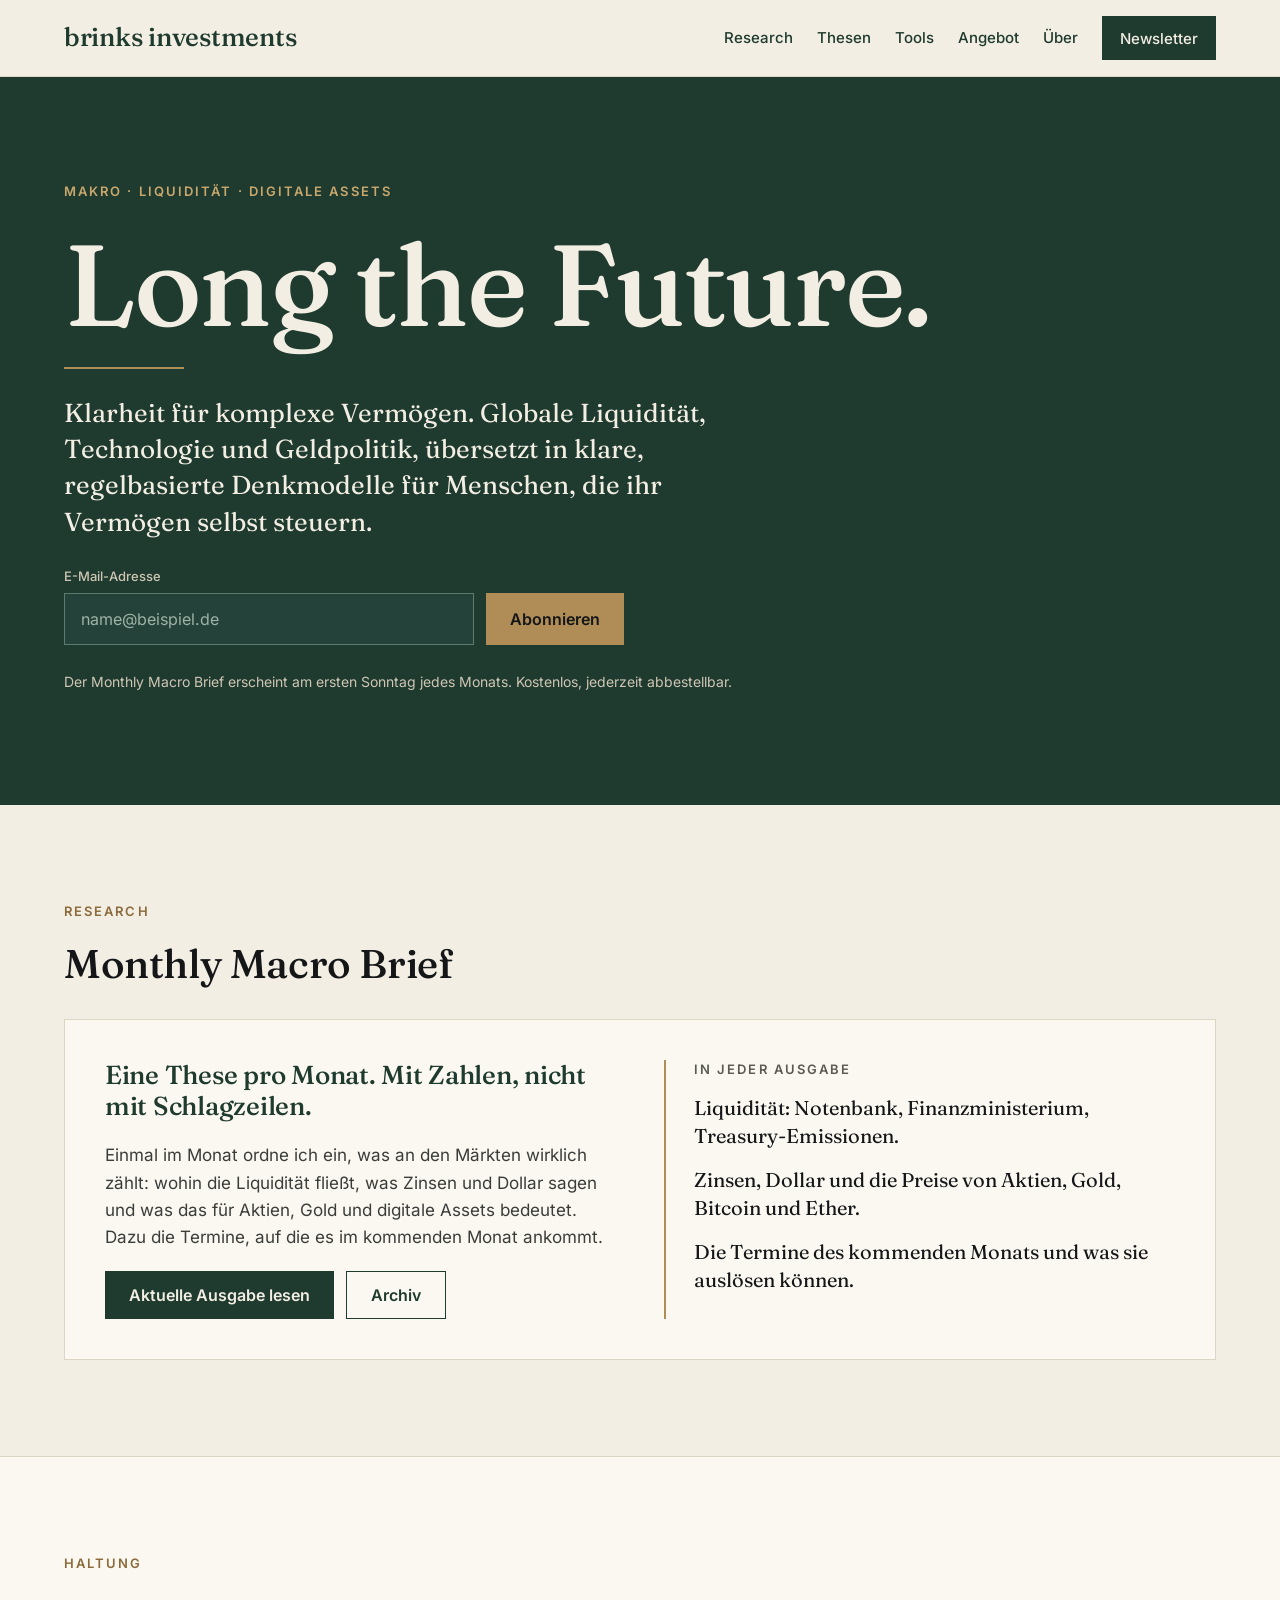
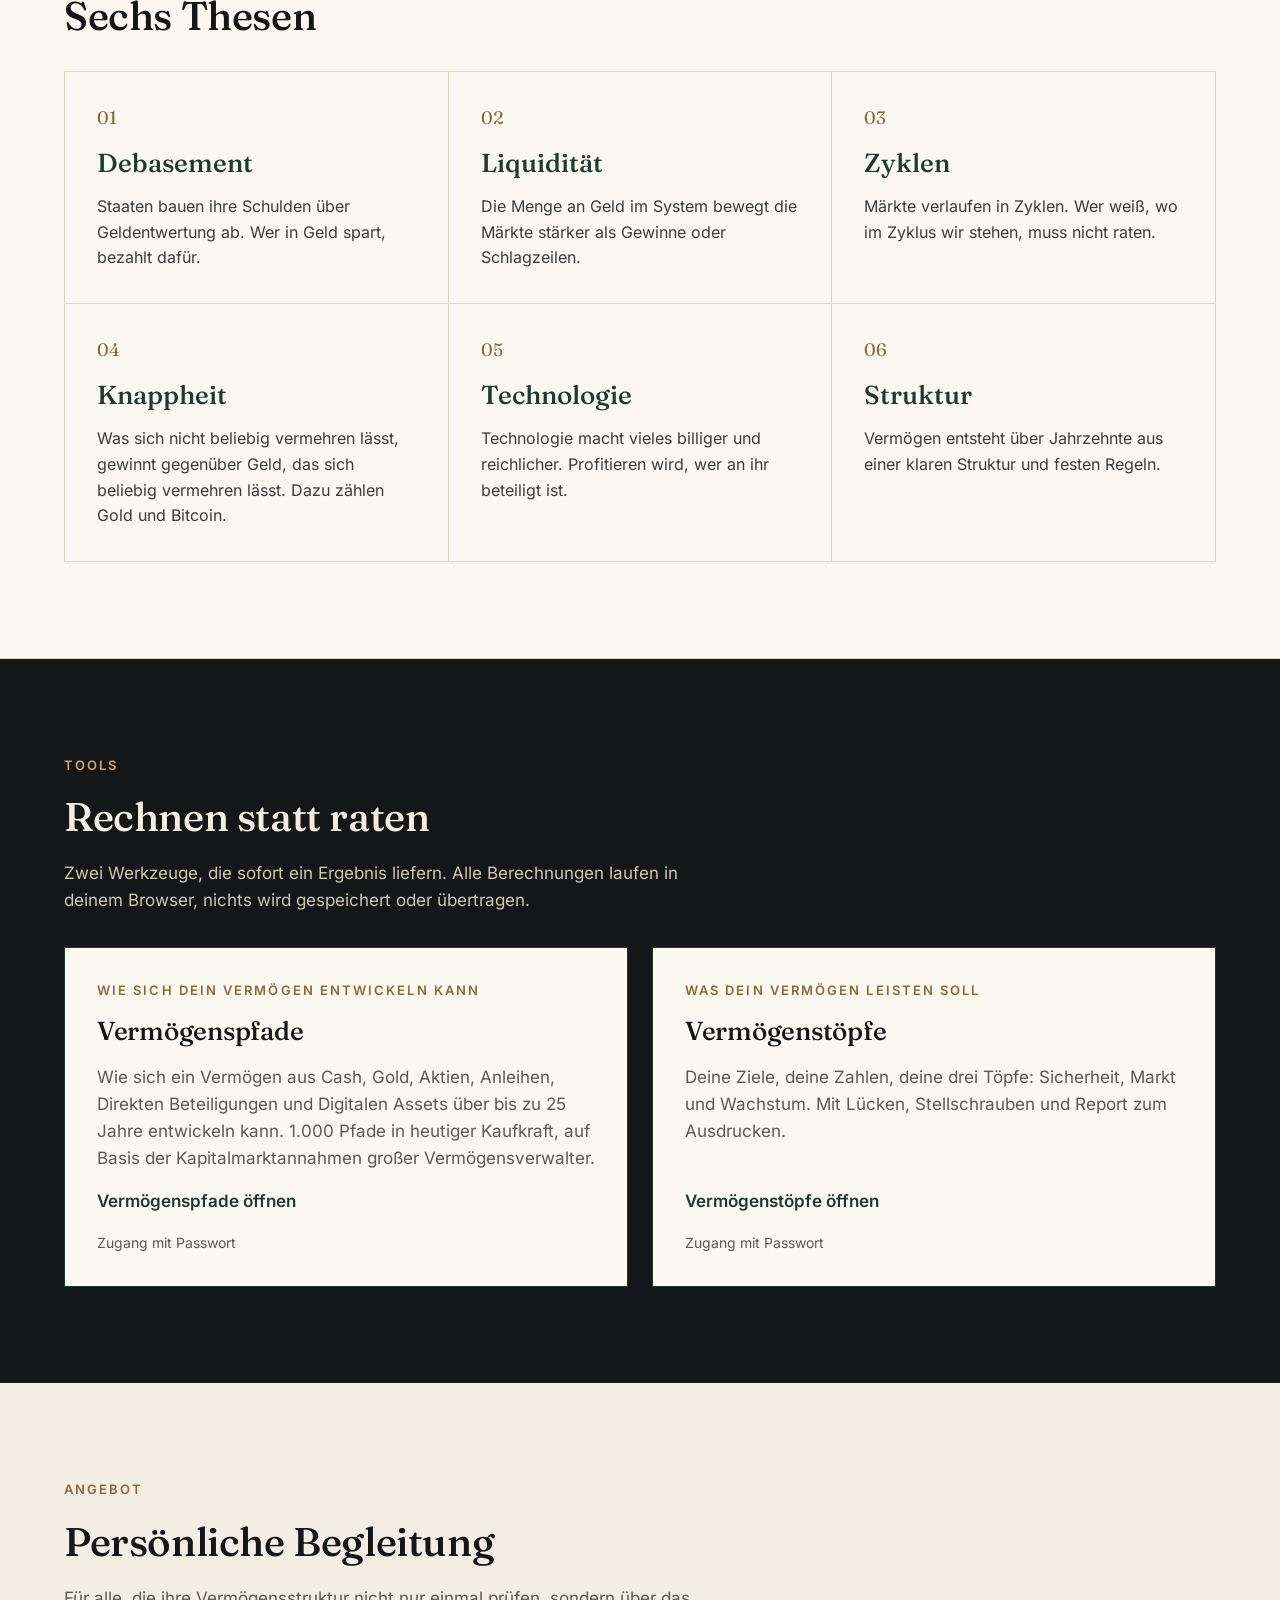
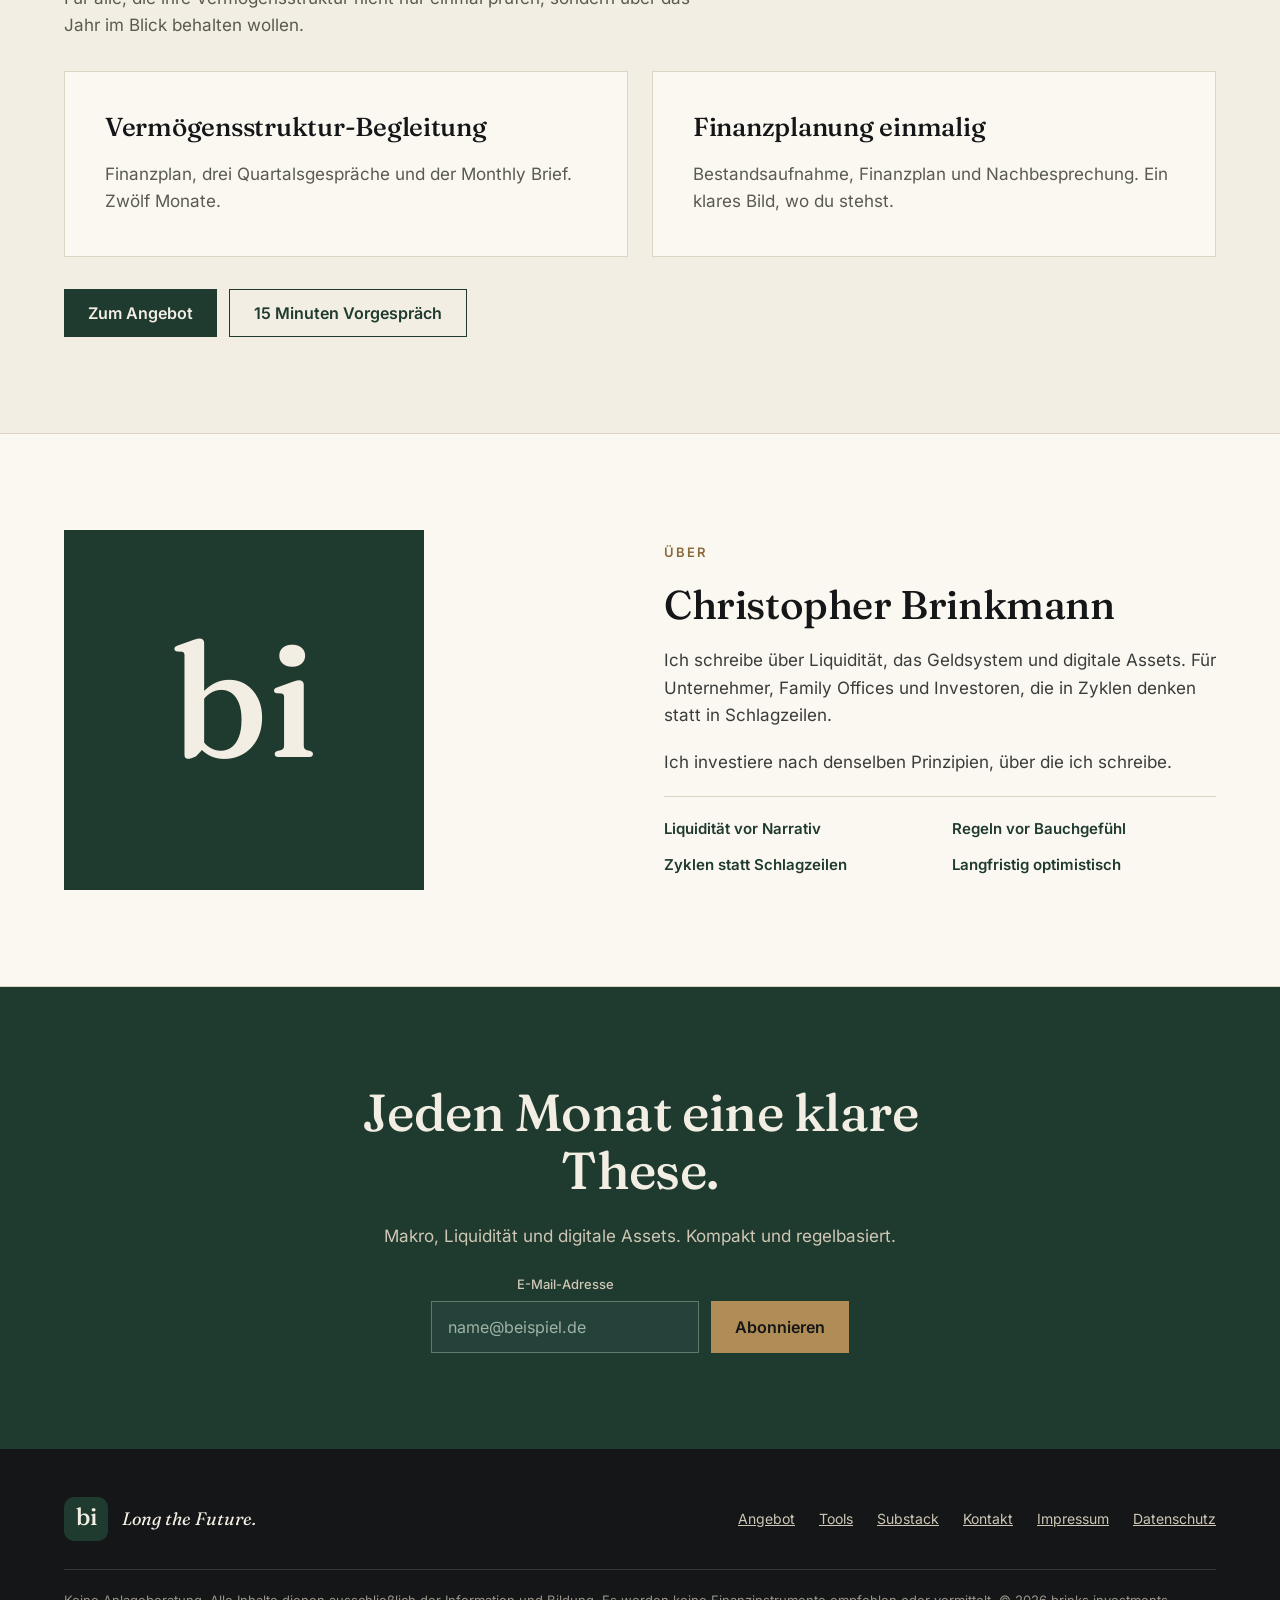
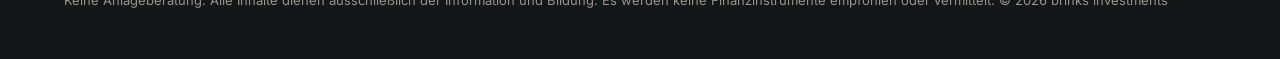
==== commit 39bdc366: "Add files via upload" ====
--- a/index.html
+++ b/index.html
@@ -95,17 +95,17 @@
       <p style="color:var(--on-dark);max-width:640px">Zwei Werkzeuge, die sofort ein Ergebnis liefern. Alle Berechnungen laufen in deinem Browser, nichts wird gespeichert oder übertragen.</p>
     </div>
     <div class="grid-auto">
-      <a class="tool-card" href="wealth-path-simulator.html">
-        <p class="eyebrow">Monte-Carlo-Simulation</p>
-        <h3>Wealth Path Simulator</h3>
-        <p class="muted">Wie sich ein Vermögen aus Cash, Gold, Weltaktien und Bitcoin über bis zu 25 Jahre entwickeln kann. 1.000 Pfade auf Basis echter Jahresrenditen 2015 bis 2025.</p>
-        <span class="go">Simulator öffnen</span>
+      <a class="tool-card" href="vermoegenspfade.html">
+        <p class="eyebrow">Wie sich dein Vermögen entwickeln kann</p>
+        <h3>Vermögenspfade</h3>
+        <p class="muted">Wie sich ein Vermögen aus Cash, Gold, Aktien, Anleihen, Direkten Beteiligungen und Digitalen Assets über bis zu 25 Jahre entwickeln kann. 1.000 Pfade in heutiger Kaufkraft, auf Basis der Kapitalmarktannahmen großer Vermögensverwalter.</p>
+        <span class="go">Vermögenspfade öffnen</span><span class="small muted">Zugang mit Passwort</span>
       </a>
-      <a class="tool-card" href="finanzplanung.html">
-        <p class="eyebrow">Finanzplanung in vier Schritten</p>
-        <h3>Vermögensstruktur-Check</h3>
+      <a class="tool-card" href="vermoegenstoepfe.html">
+        <p class="eyebrow">Was dein Vermögen leisten soll</p>
+        <h3>Vermögenstöpfe</h3>
         <p class="muted">Deine Ziele, deine Zahlen, deine drei Töpfe: Sicherheit, Markt und Wachstum. Mit Lücken, Stellschrauben und Report zum Ausdrucken.</p>
-        <span class="go">Check starten</span>
+        <span class="go">Vermögenstöpfe öffnen</span><span class="small muted">Zugang mit Passwort</span>
       </a>
     </div>
   </div>
@@ -158,7 +158,7 @@
 <section id="newsletter" class="on-dark">
   <div class="wrap section" style="max-width:760px;display:flex;flex-direction:column;align-items:center;text-align:center;gap:24px">
     <h2 style="font-size:clamp(32px,4.5vw,52px)">Jeden Monat eine klare These.</h2>
-    <p style="color:var(--on-dark)">Makro, Liquidität und digitale Assets. Kompakt, regelbasiert, auf Deutsch.</p>
+    <p style="color:var(--on-dark)">Makro, Liquidität und digitale Assets. Kompakt und regelbasiert.</p>
     <form class="signup" action="https://brinksinvestments.substack.com/subscribe" method="get" style="margin:0 auto">
         <div class="field">
           <label for="mail-footer">E-Mail-Adresse</label>
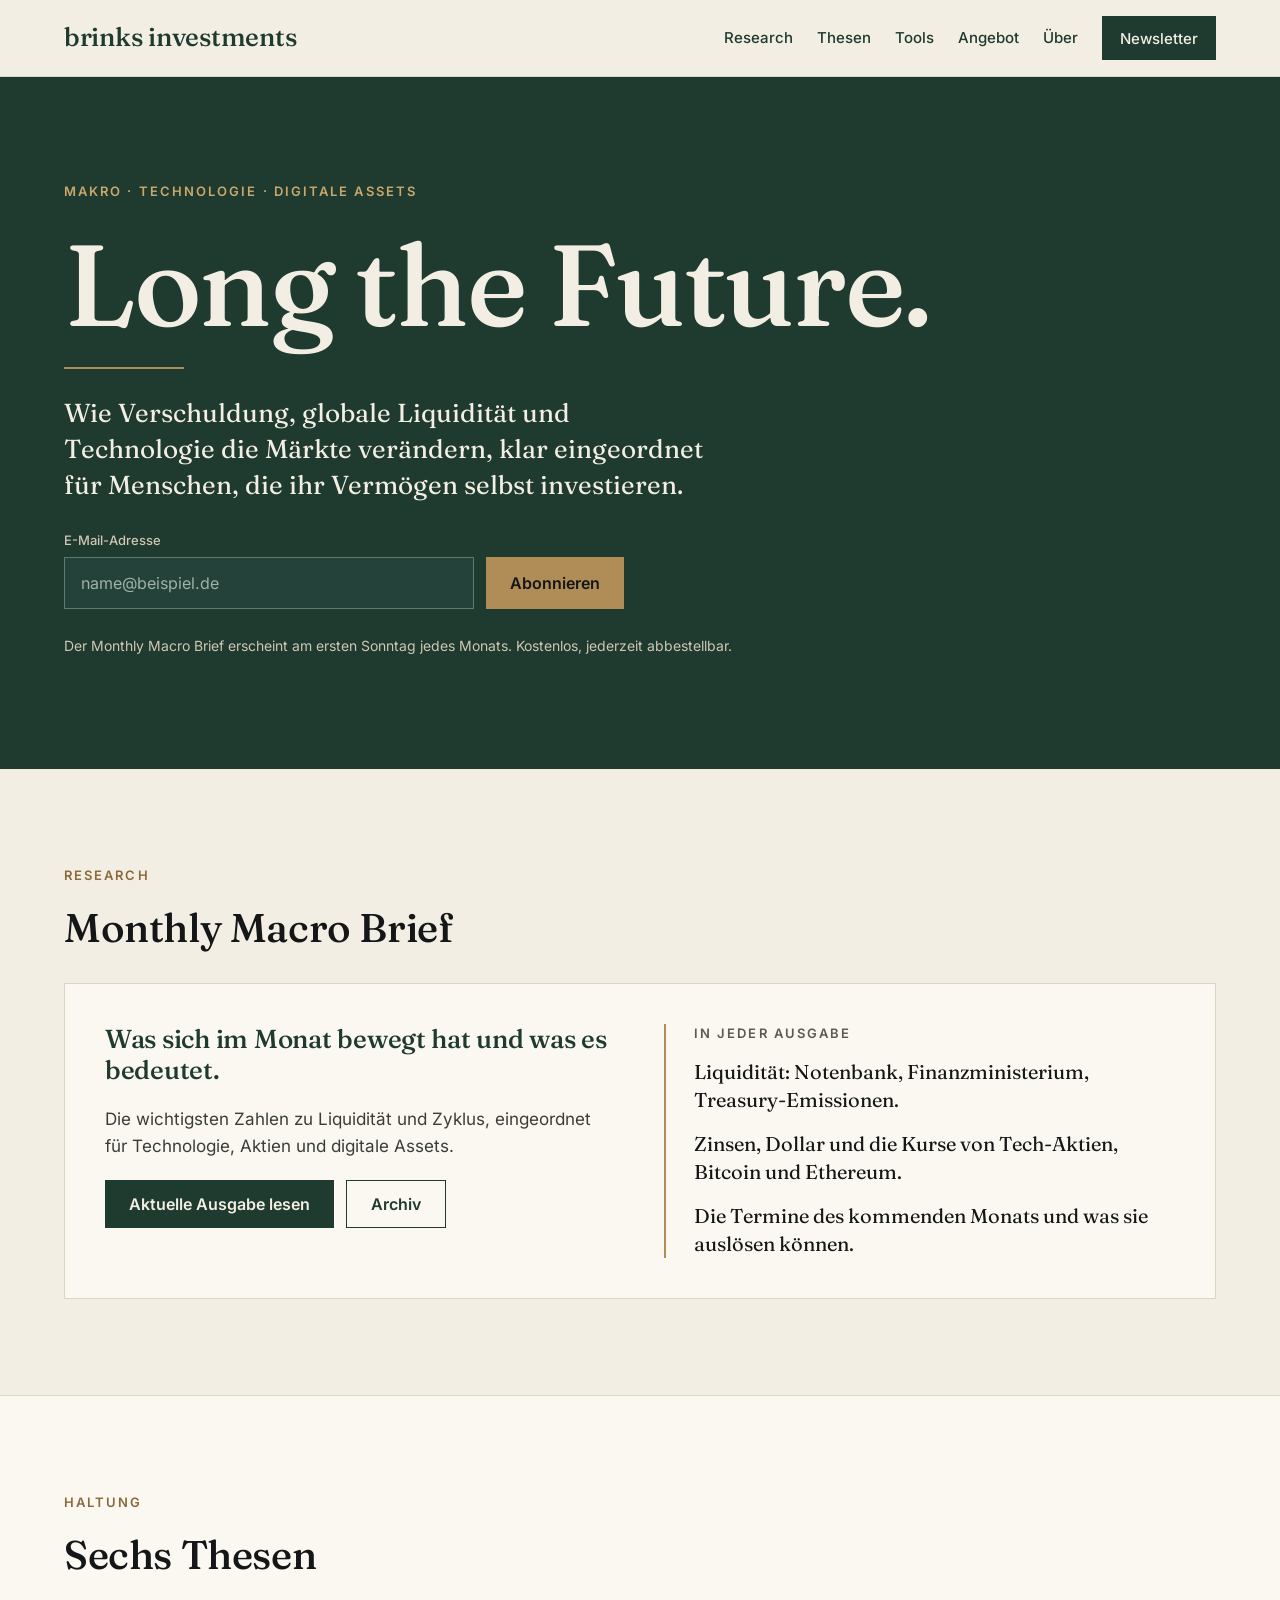
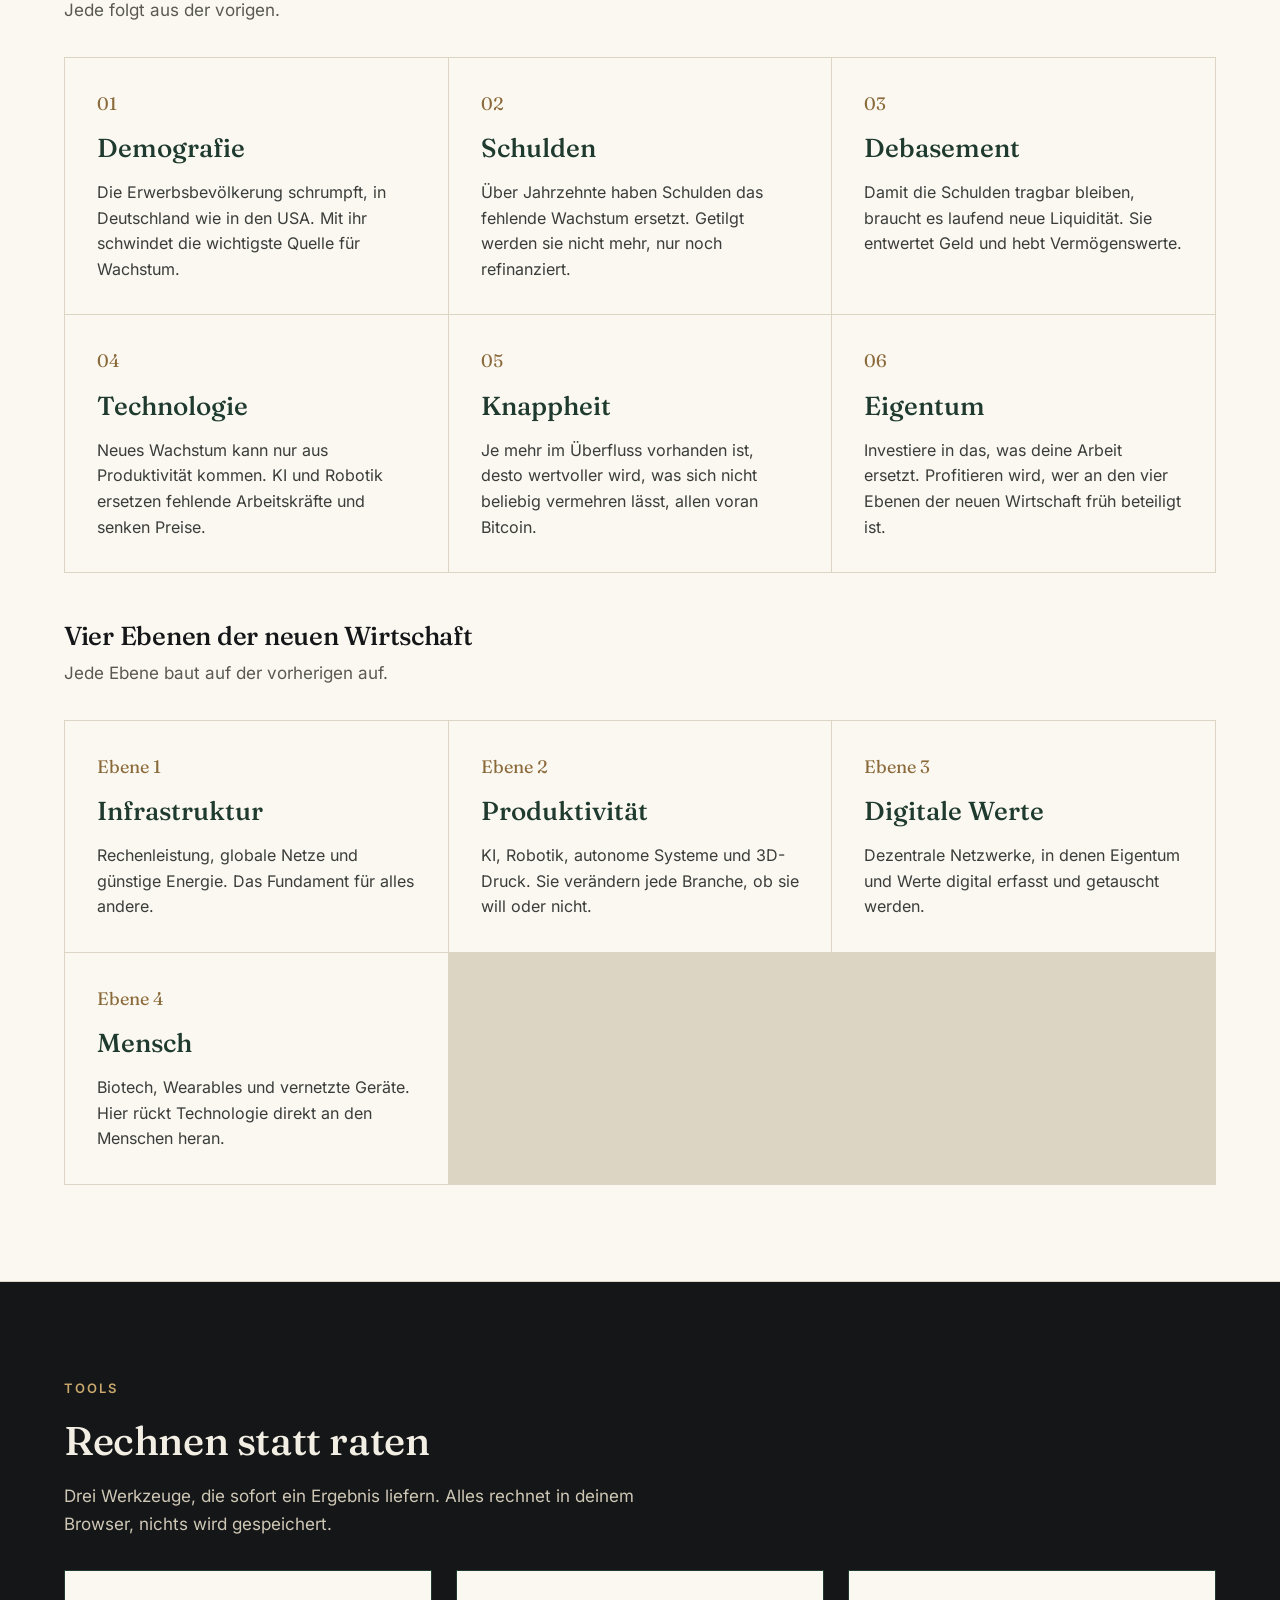
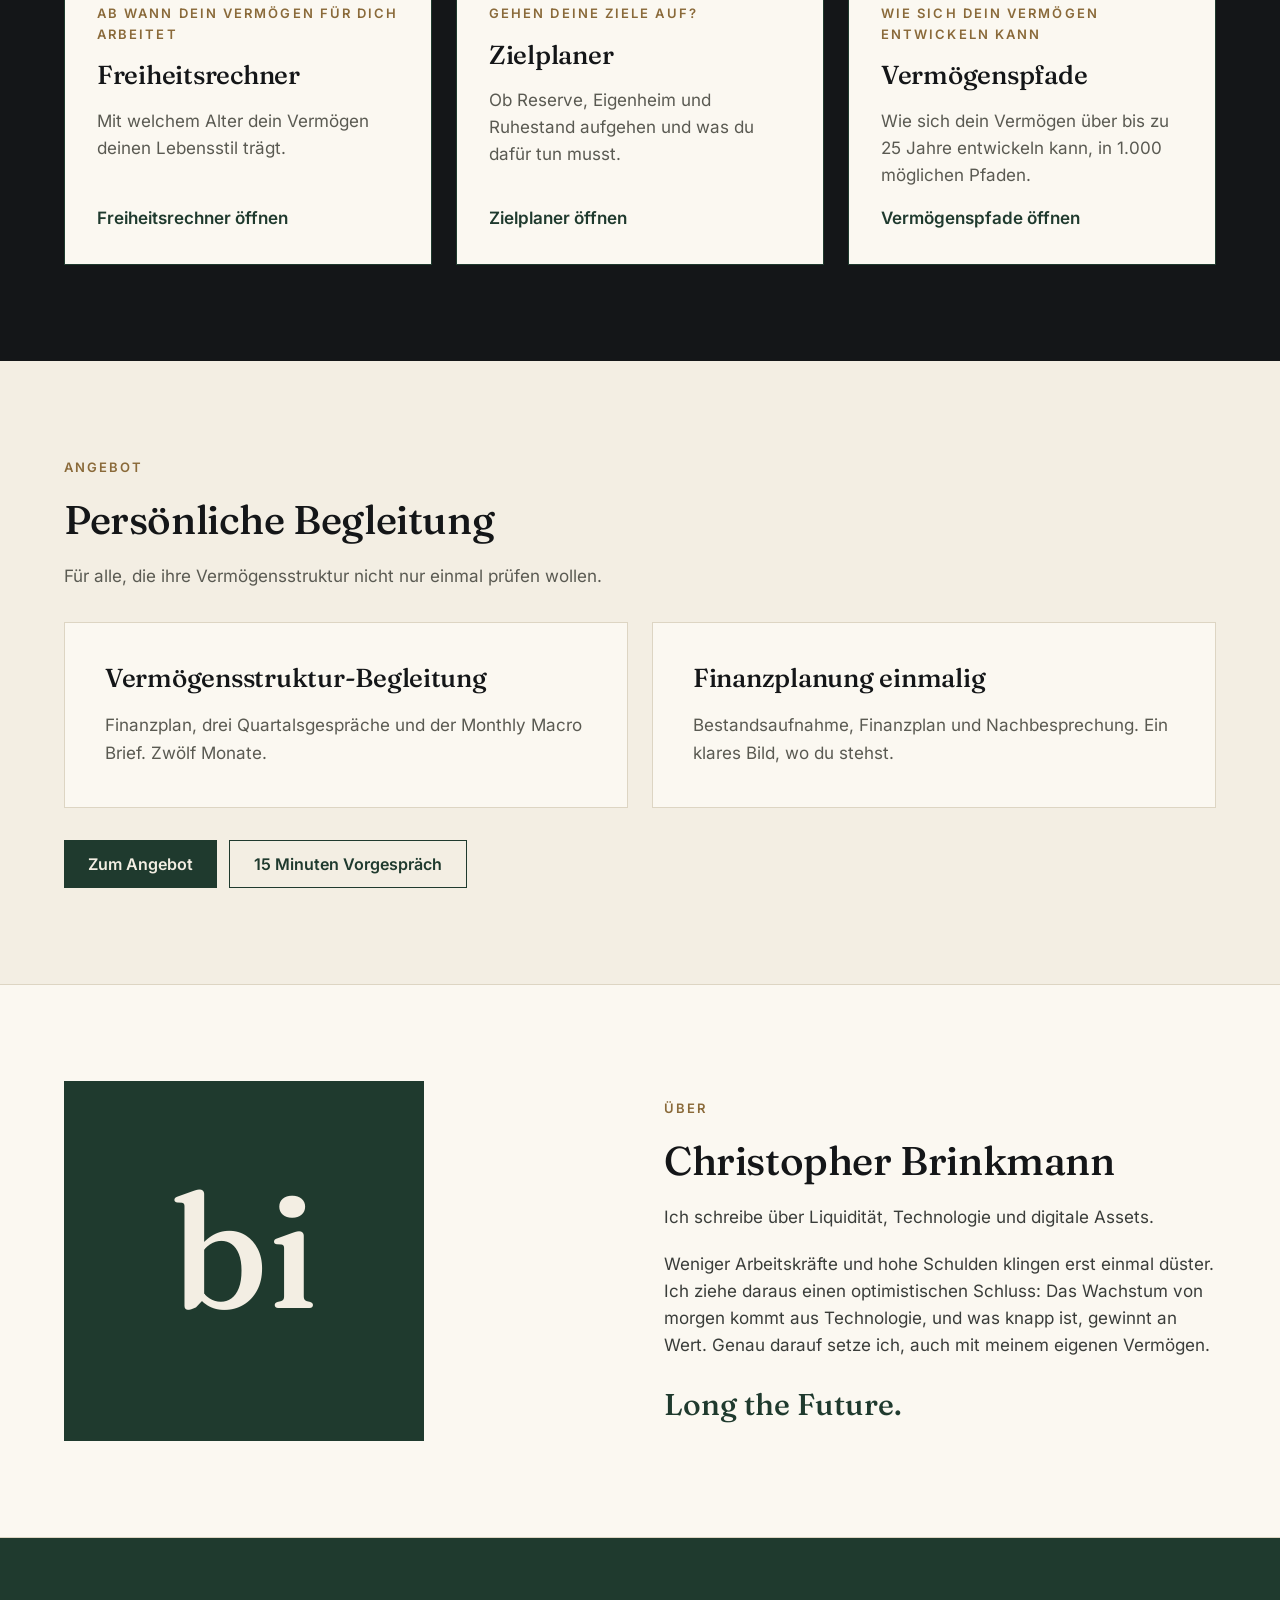
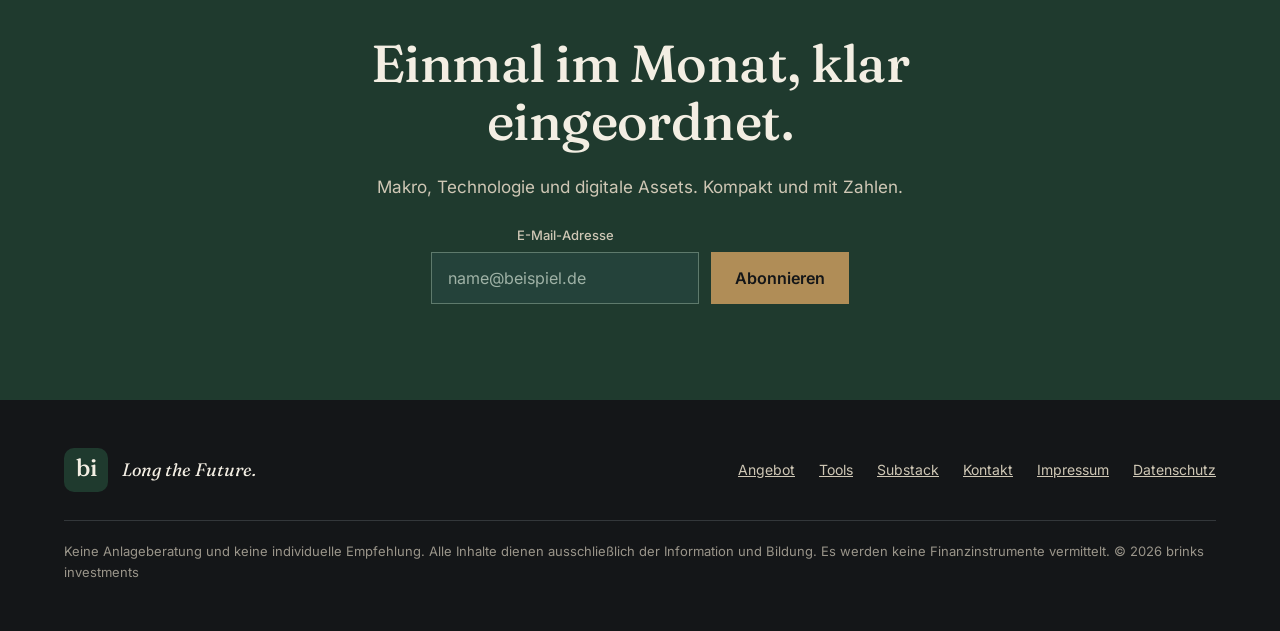
==== commit 4e4379be: "Add files via upload" ====
--- a/index.html
+++ b/index.html
@@ -16,13 +16,13 @@
 <body>
 <header class="site-header">
   <div class="wrap">
-    <a class="logo" href="index.html">brinks investments</a>
+    <a class="logo" href="start.html">brinks investments</a>
     <nav class="nav" aria-label="Hauptnavigation">
-      <a href="index.html#research">Research</a>
-      <a href="index.html#thesen">Thesen</a>
+      <a href="start.html#research">Research</a>
+      <a href="start.html#thesen">Thesen</a>
       <a href="tools.html">Tools</a>
       <a href="angebot.html">Angebot</a>
-      <a href="index.html#ueber">Über</a>
+      <a href="start.html#ueber">Über</a>
       <a class="btn btn-green" href="https://brinksinvestments.substack.com/subscribe">Newsletter</a>
     </nav>
   </div>
@@ -30,10 +30,10 @@
 <main>
 <section class="hero on-dark">
   <div class="wrap">
-    <p class="eyebrow">Makro · Liquidität · Digitale Assets</p>
+    <p class="eyebrow">Makro · Technologie · Digitale Assets</p>
     <h1>Long the Future.</h1>
     <hr class="rule-brass">
-    <p class="lead">Klarheit für komplexe Vermögen. Globale Liquidität, Technologie und Geldpolitik, übersetzt in klare, regelbasierte Denkmodelle für Menschen, die ihr Vermögen selbst steuern.</p>
+    <p class="lead">Wie Verschuldung, globale Liquidität und Technologie die Märkte verändern, klar eingeordnet für Menschen, die ihr Vermögen selbst investieren.</p>
     <form class="signup" action="https://brinksinvestments.substack.com/subscribe" method="get">
         <div class="field">
           <label for="mail-hero">E-Mail-Adresse</label>
@@ -53,8 +53,8 @@
     </div>
     <article class="card brief">
       <div class="stack">
-        <h3 style="color:var(--green)">Eine These pro Monat. Mit Zahlen, nicht mit Schlagzeilen.</h3>
-        <p style="color:var(--ink-2)">Einmal im Monat ordne ich ein, was an den Märkten wirklich zählt: wohin die Liquidität fließt, was Zinsen und Dollar sagen und was das für Aktien, Gold und digitale Assets bedeutet. Dazu die Termine, auf die es im kommenden Monat ankommt.</p>
+        <h3 style="color:var(--green)">Was sich im Monat bewegt hat und was es bedeutet.</h3>
+        <p style="color:var(--ink-2)">Die wichtigsten Zahlen zu Liquidität und Zyklus, eingeordnet für Technologie, Aktien und digitale Assets.</p>
         <div style="display:flex;flex-wrap:wrap;gap:12px">
           <a class="btn btn-green" href="https://brinksinvestments.substack.com/">Aktuelle Ausgabe lesen</a>
           <a class="btn btn-ghost" href="https://brinksinvestments.substack.com/archive">Archiv</a>
@@ -63,7 +63,7 @@
       <div class="points">
         <p class="eyebrow" style="color:var(--muted)">In jeder Ausgabe</p>
         <p>Liquidität: Notenbank, Finanzministerium, Treasury-Emissionen.</p>
-        <p>Zinsen, Dollar und die Preise von Aktien, Gold, Bitcoin und Ether.</p>
+        <p>Zinsen, Dollar und die Kurse von Tech-Aktien, Bitcoin und Ethereum.</p>
         <p>Die Termine des kommenden Monats und was sie auslösen können.</p>
       </div>
     </article>
@@ -75,14 +75,22 @@
     <div class="stack">
       <p class="eyebrow">Haltung</p>
       <h2>Sechs Thesen</h2>
+      <p class="muted">Jede folgt aus der vorigen.</p>
     </div>
     <div class="theses">
-        <div class="thesis"><span class="num">01</span><span class="title">Debasement</span><span class="text">Staaten bauen ihre Schulden über Geldentwertung ab. Wer in Geld spart, bezahlt dafür.</span></div>
-        <div class="thesis"><span class="num">02</span><span class="title">Liquidität</span><span class="text">Die Menge an Geld im System bewegt die Märkte stärker als Gewinne oder Schlagzeilen.</span></div>
-        <div class="thesis"><span class="num">03</span><span class="title">Zyklen</span><span class="text">Märkte verlaufen in Zyklen. Wer weiß, wo im Zyklus wir stehen, muss nicht raten.</span></div>
-        <div class="thesis"><span class="num">04</span><span class="title">Knappheit</span><span class="text">Was sich nicht beliebig vermehren lässt, gewinnt gegenüber Geld, das sich beliebig vermehren lässt. Dazu zählen Gold und Bitcoin.</span></div>
-        <div class="thesis"><span class="num">05</span><span class="title">Technologie</span><span class="text">Technologie macht vieles billiger und reichlicher. Profitieren wird, wer an ihr beteiligt ist.</span></div>
-        <div class="thesis"><span class="num">06</span><span class="title">Struktur</span><span class="text">Vermögen entsteht über Jahrzehnte aus einer klaren Struktur und festen Regeln.</span></div>
+        <div class="thesis"><span class="num">01</span><span class="title">Demografie</span><span class="text">Die Erwerbsbevölkerung schrumpft, in Deutschland wie in den USA. Mit ihr schwindet die wichtigste Quelle für Wachstum.</span></div>
+        <div class="thesis"><span class="num">02</span><span class="title">Schulden</span><span class="text">Über Jahrzehnte haben Schulden das fehlende Wachstum ersetzt. Getilgt werden sie nicht mehr, nur noch refinanziert.</span></div>
+        <div class="thesis"><span class="num">03</span><span class="title">Debasement</span><span class="text">Damit die Schulden tragbar bleiben, braucht es laufend neue Liquidität. Sie entwertet Geld und hebt Vermögenswerte.</span></div>
+        <div class="thesis"><span class="num">04</span><span class="title">Technologie</span><span class="text">Neues Wachstum kann nur aus Produktivität kommen. KI und Robotik ersetzen fehlende Arbeitskräfte und senken Preise.</span></div>
+        <div class="thesis"><span class="num">05</span><span class="title">Knappheit</span><span class="text">Je mehr im Überfluss vorhanden ist, desto wertvoller wird, was sich nicht beliebig vermehren lässt, allen voran Bitcoin.</span></div>
+        <div class="thesis"><span class="num">06</span><span class="title">Eigentum</span><span class="text">Investiere in das, was deine Arbeit ersetzt. Profitieren wird, wer an den vier Ebenen der neuen Wirtschaft früh beteiligt ist.</span></div>
+    </div>
+    <div class="stack" style="gap:8px;margin-top:16px"><h3>Vier Ebenen der neuen Wirtschaft</h3><p class="muted">Jede Ebene baut auf der vorherigen auf.</p></div>
+    <div class="theses layers">
+        <div class="thesis layer"><span class="num">Ebene 1</span><span class="title">Infrastruktur</span><span class="text">Rechenleistung, globale Netze und günstige Energie. Das Fundament für alles andere.</span></div>
+        <div class="thesis layer"><span class="num">Ebene 2</span><span class="title">Produktivität</span><span class="text">KI, Robotik, autonome Systeme und 3D-Druck. Sie verändern jede Branche, ob sie will oder nicht.</span></div>
+        <div class="thesis layer"><span class="num">Ebene 3</span><span class="title">Digitale Werte</span><span class="text">Dezentrale Netzwerke, in denen Eigentum und Werte digital erfasst und getauscht werden.</span></div>
+        <div class="thesis layer"><span class="num">Ebene 4</span><span class="title">Mensch</span><span class="text">Biotech, Wearables und vernetzte Geräte. Hier rückt Technologie direkt an den Menschen heran.</span></div>
     </div>
   </div>
 </section>
@@ -92,20 +100,26 @@
     <div class="stack">
       <p class="eyebrow light">Tools</p>
       <h2>Rechnen statt raten</h2>
-      <p style="color:var(--on-dark);max-width:640px">Zwei Werkzeuge, die sofort ein Ergebnis liefern. Alle Berechnungen laufen in deinem Browser, nichts wird gespeichert oder übertragen.</p>
+      <p style="color:var(--on-dark);max-width:640px">Drei Werkzeuge, die sofort ein Ergebnis liefern. Alles rechnet in deinem Browser, nichts wird gespeichert.</p>
     </div>
     <div class="grid-auto">
+      <a class="tool-card" href="freiheitsrechner.html">
+        <p class="eyebrow">Ab wann dein Vermögen für dich arbeitet</p>
+        <h3>Freiheitsrechner</h3>
+        <p class="muted">Mit welchem Alter dein Vermögen deinen Lebensstil trägt.</p>
+        <span class="go">Freiheitsrechner öffnen</span>
+      </a>
+      <a class="tool-card" href="zielplaner.html">
+        <p class="eyebrow">Gehen deine Ziele auf?</p>
+        <h3>Zielplaner</h3>
+        <p class="muted">Ob Reserve, Eigenheim und Ruhestand aufgehen und was du dafür tun musst.</p>
+        <span class="go">Zielplaner öffnen</span>
+      </a>
       <a class="tool-card" href="vermoegenspfade.html">
         <p class="eyebrow">Wie sich dein Vermögen entwickeln kann</p>
         <h3>Vermögenspfade</h3>
-        <p class="muted">Wie sich ein Vermögen aus Cash, Gold, Aktien, Anleihen, Direkten Beteiligungen und Digitalen Assets über bis zu 25 Jahre entwickeln kann. 1.000 Pfade in heutiger Kaufkraft, auf Basis der Kapitalmarktannahmen großer Vermögensverwalter.</p>
-        <span class="go">Vermögenspfade öffnen</span><span class="small muted">Zugang mit Passwort</span>
-      </a>
-      <a class="tool-card" href="vermoegenstoepfe.html">
-        <p class="eyebrow">Was dein Vermögen leisten soll</p>
-        <h3>Vermögenstöpfe</h3>
-        <p class="muted">Deine Ziele, deine Zahlen, deine drei Töpfe: Sicherheit, Markt und Wachstum. Mit Lücken, Stellschrauben und Report zum Ausdrucken.</p>
-        <span class="go">Vermögenstöpfe öffnen</span><span class="small muted">Zugang mit Passwort</span>
+        <p class="muted">Wie sich dein Vermögen über bis zu 25 Jahre entwickeln kann, in 1.000 möglichen Pfaden.</p>
+        <span class="go">Vermögenspfade öffnen</span>
       </a>
     </div>
   </div>
@@ -116,12 +130,12 @@
     <div class="stack">
       <p class="eyebrow">Angebot</p>
       <h2>Persönliche Begleitung</h2>
-      <p class="muted" style="max-width:640px">Für alle, die ihre Vermögensstruktur nicht nur einmal prüfen, sondern über das Jahr im Blick behalten wollen.</p>
+      <p class="muted" style="max-width:640px">Für alle, die ihre Vermögensstruktur nicht nur einmal prüfen wollen.</p>
     </div>
     <div class="grid-auto">
       <div class="card offer">
         <h3>Vermögensstruktur-Begleitung</h3>
-        <p class="muted">Finanzplan, drei Quartalsgespräche und der Monthly Brief. Zwölf Monate.</p>
+        <p class="muted">Finanzplan, drei Quartalsgespräche und der Monthly Macro Brief. Zwölf Monate.</p>
       </div>
       <div class="card offer">
         <h3>Finanzplanung einmalig</h3>
@@ -143,22 +157,17 @@
     <div class="stack">
       <p class="eyebrow">Über</p>
       <h2>Christopher Brinkmann</h2>
-      <p style="color:var(--ink-2)">Ich schreibe über Liquidität, das Geldsystem und digitale Assets. Für Unternehmer, Family Offices und Investoren, die in Zyklen denken statt in Schlagzeilen.</p>
-      <p style="color:var(--ink-2)">Ich investiere nach denselben Prinzipien, über die ich schreibe.</p>
-      <div class="principles">
-        <span>Liquidität vor Narrativ</span>
-        <span>Regeln vor Bauchgefühl</span>
-        <span>Zyklen statt Schlagzeilen</span>
-        <span>Langfristig optimistisch</span>
-      </div>
+      <p style="color:var(--ink-2)">Ich schreibe über Liquidität, Technologie und digitale Assets.</p>
+      <p style="color:var(--ink-2)">Weniger Arbeitskräfte und hohe Schulden klingen erst einmal düster. Ich ziehe daraus einen optimistischen Schluss: Das Wachstum von morgen kommt aus Technologie, und was knapp ist, gewinnt an Wert. Genau darauf setze ich, auch mit meinem eigenen Vermögen.</p>
+      <p style="font-family:var(--serif);font-weight:500;font-size:clamp(24px,2.6vw,30px);line-height:1.2;color:var(--green);margin-top:8px">Long the Future.</p>
     </div>
   </div>
 </section>
 
 <section id="newsletter" class="on-dark">
   <div class="wrap section" style="max-width:760px;display:flex;flex-direction:column;align-items:center;text-align:center;gap:24px">
-    <h2 style="font-size:clamp(32px,4.5vw,52px)">Jeden Monat eine klare These.</h2>
-    <p style="color:var(--on-dark)">Makro, Liquidität und digitale Assets. Kompakt und regelbasiert.</p>
+    <h2 style="font-size:clamp(32px,4.5vw,52px)">Einmal im Monat, klar eingeordnet.</h2>
+    <p style="color:var(--on-dark)">Makro, Technologie und digitale Assets. Kompakt und mit Zahlen.</p>
     <form class="signup" action="https://brinksinvestments.substack.com/subscribe" method="get" style="margin:0 auto">
         <div class="field">
           <label for="mail-footer">E-Mail-Adresse</label>
@@ -186,7 +195,7 @@
         <a href="datenschutz.html">Datenschutz</a>
       </nav>
     </div>
-    <p class="note">Keine Anlageberatung. Alle Inhalte dienen ausschließlich der Information und Bildung. Es werden keine Finanzinstrumente empfohlen oder vermittelt. © 2026 brinks investments</p>
+    <p class="note">Keine Anlageberatung und keine individuelle Empfehlung. Alle Inhalte dienen ausschließlich der Information und Bildung. Es werden keine Finanzinstrumente vermittelt. © 2026 brinks investments</p>
   </div>
 </footer>
 </body>
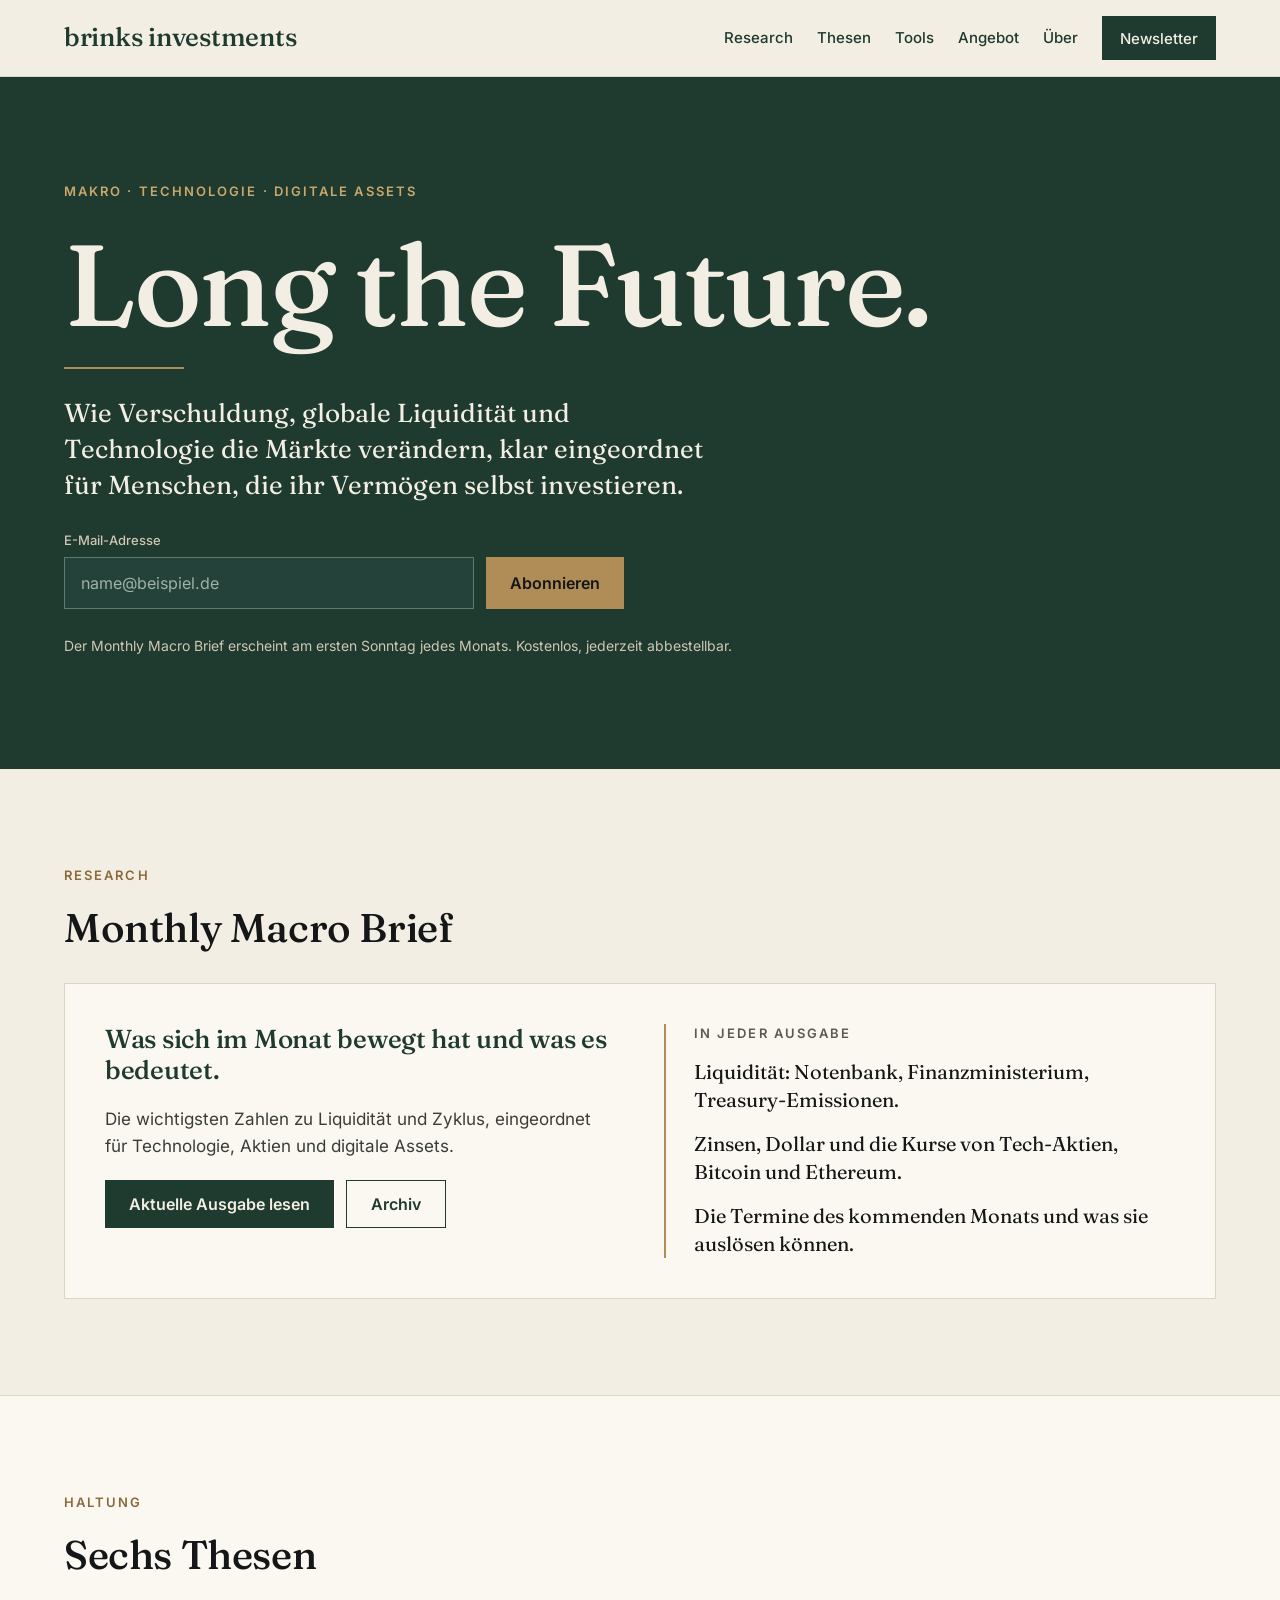
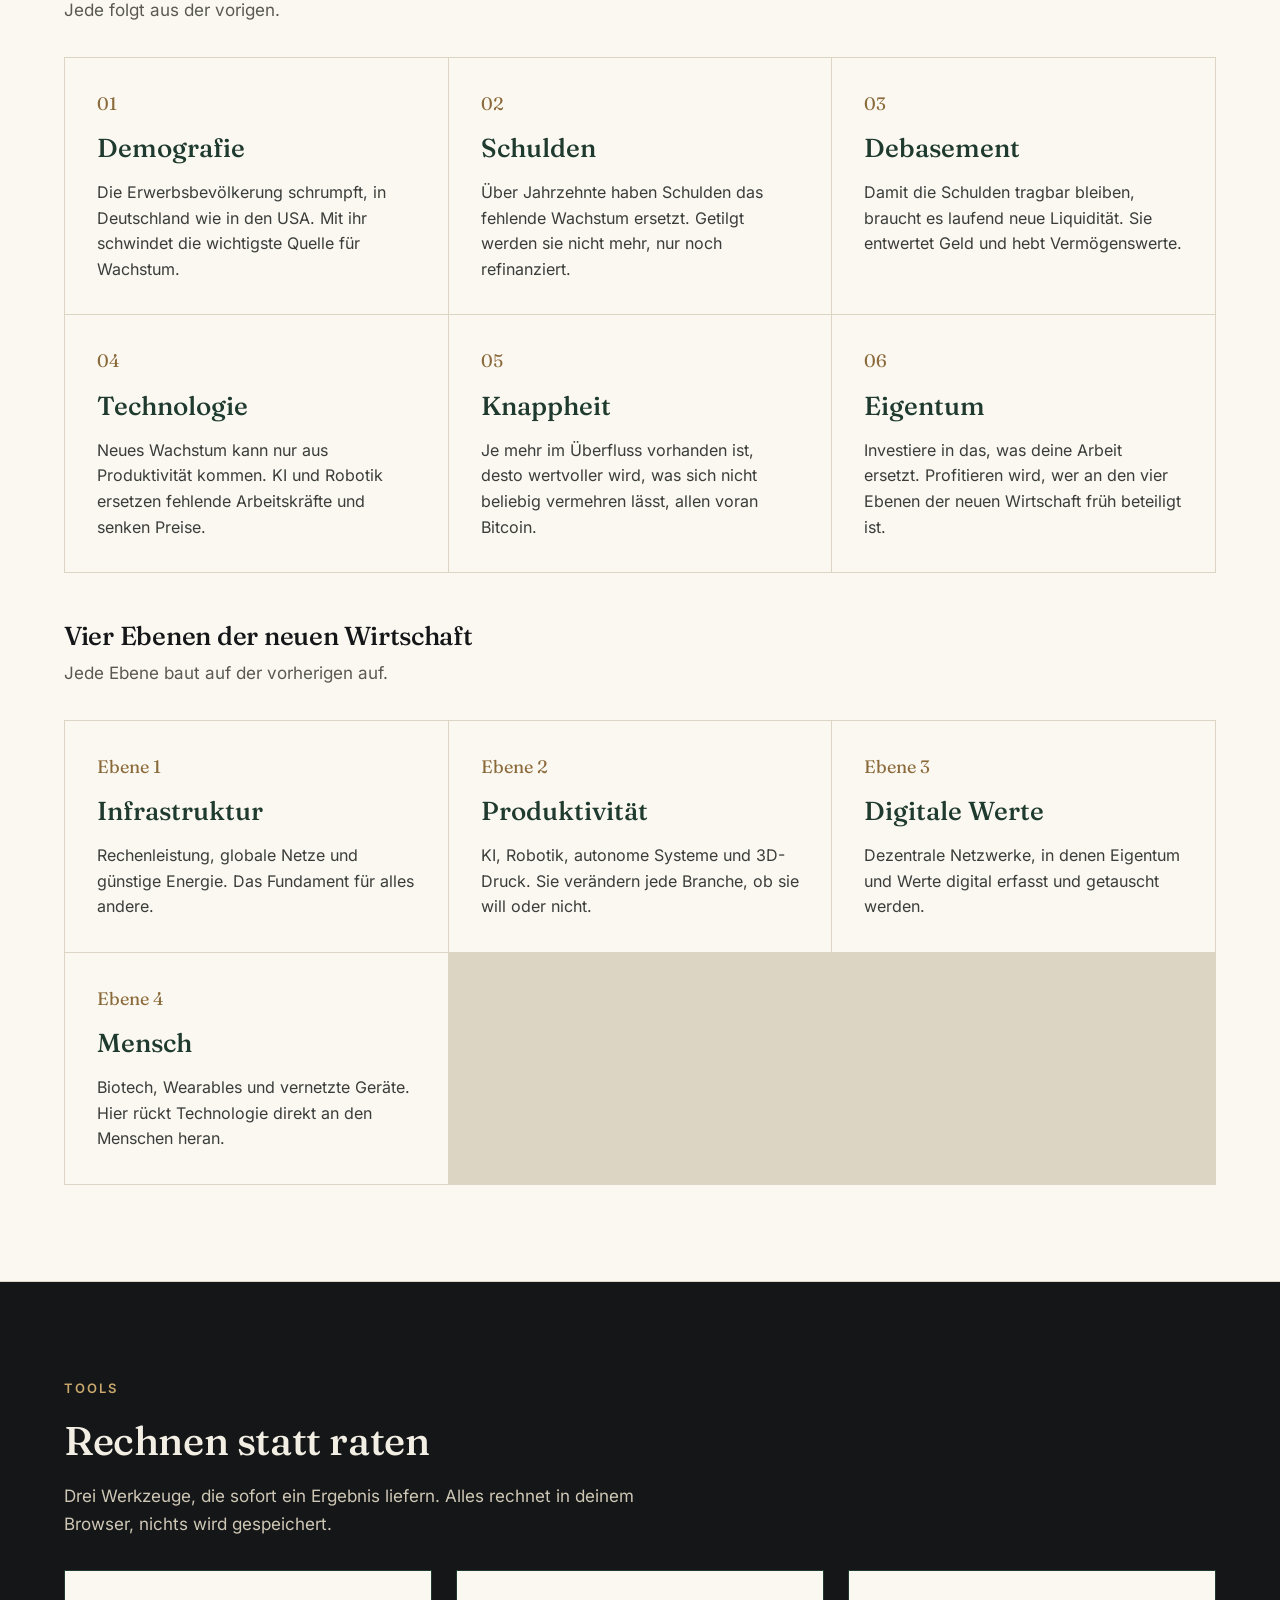
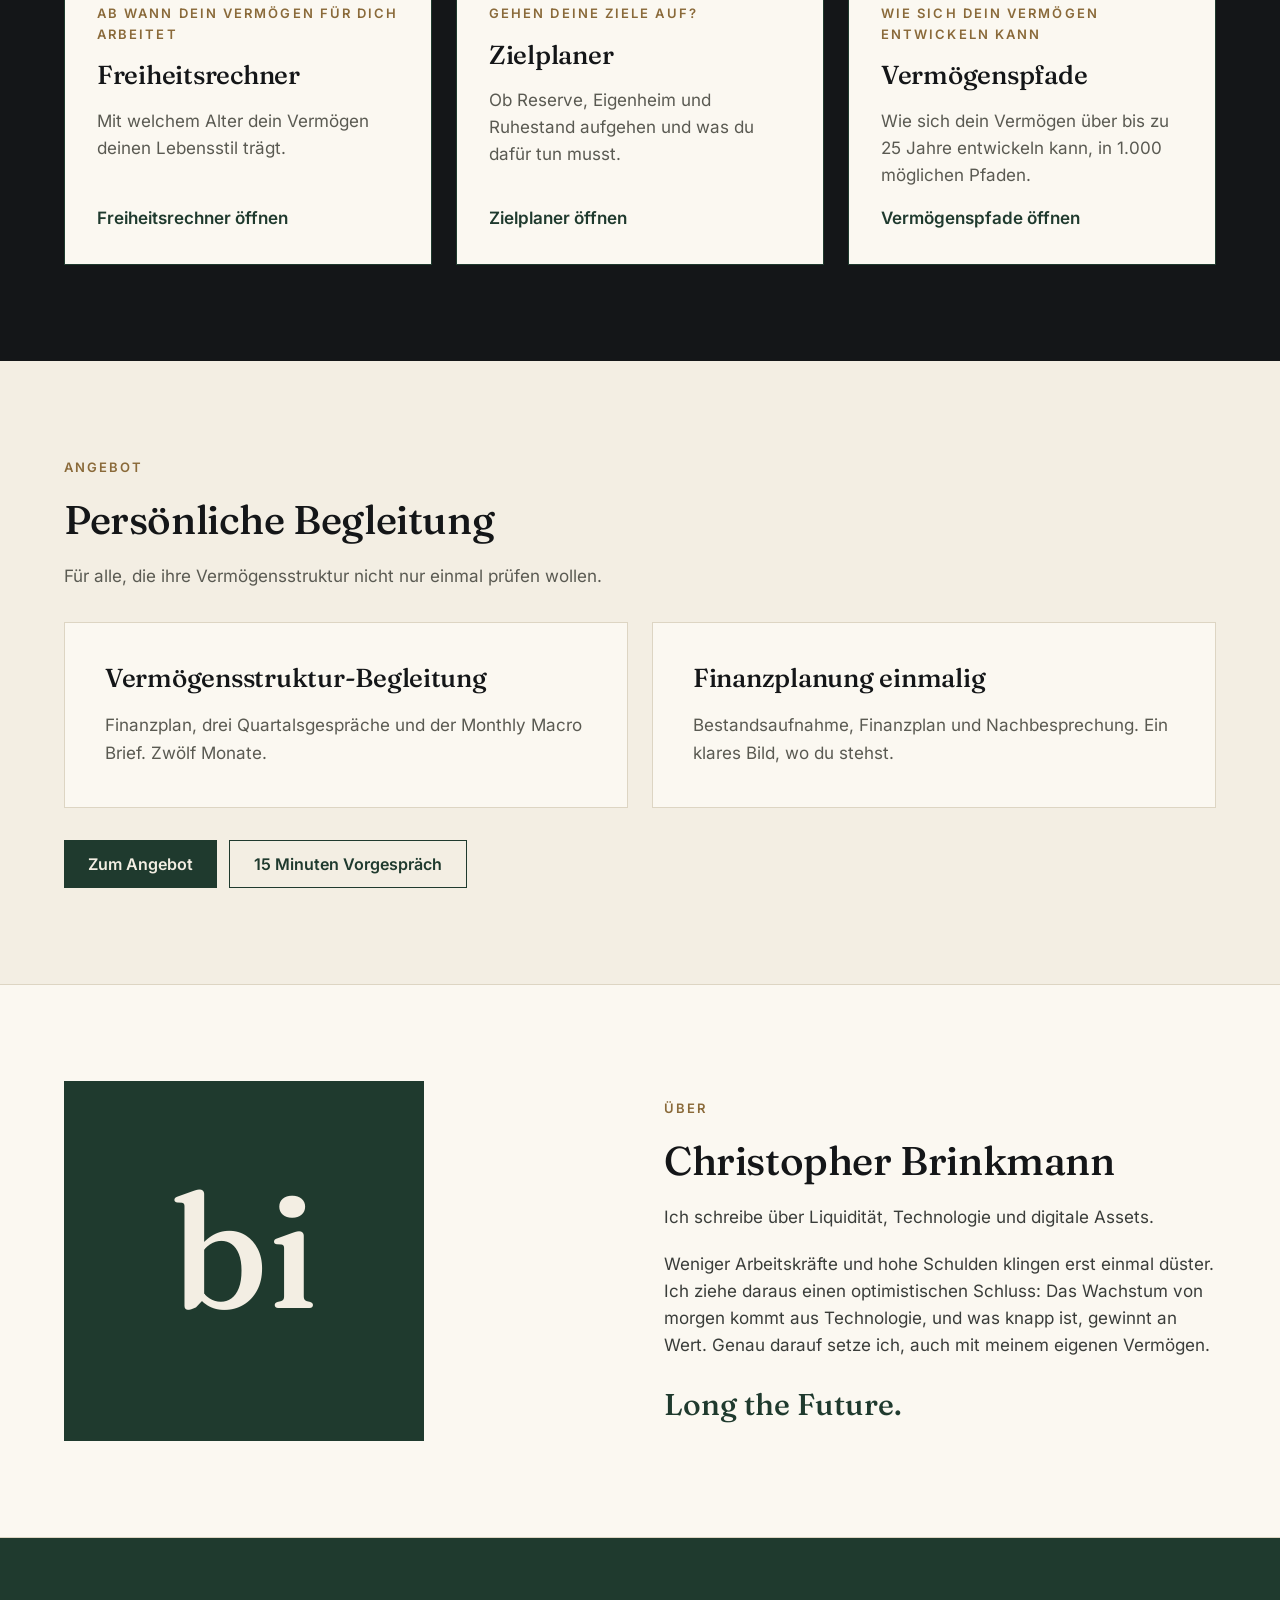
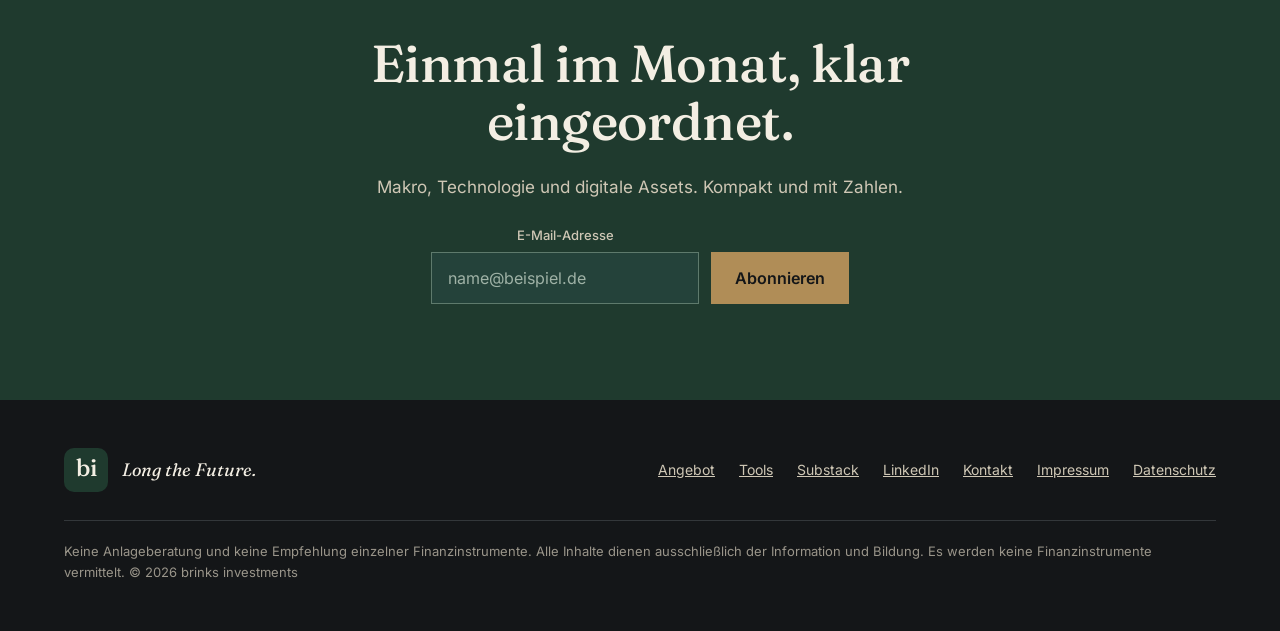
==== commit 8823322b: "Add files via upload" ====
--- a/index.html
+++ b/index.html
@@ -12,6 +12,89 @@
 <link rel="icon" href="assets/favicon.svg" type="image/svg+xml">
 <link rel="apple-touch-icon" href="assets/bi-icon.png">
 <link rel="stylesheet" href="assets/site.css">
+<script type="application/ld+json">
+{
+ "@context": "https://schema.org",
+ "@graph": [
+  {
+   "@type": "Person",
+   "@id": "https://www.brinksinvestments.com/#person",
+   "name": "Christopher Brinkmann",
+   "url": "https://www.brinksinvestments.com/",
+   "email": "mailto:info@brinksinvestments.com",
+   "address": {
+    "@type": "PostalAddress",
+    "addressLocality": "München",
+    "addressCountry": "DE"
+   },
+   "knowsAbout": [
+    "Vermögensstruktur",
+    "Finanzplanung",
+    "Makroökonomie",
+    "Globale Liquidität",
+    "Digitale Assets",
+    "Bitcoin",
+    "Ethereum",
+    "Technologie"
+   ],
+   "worksFor": {
+    "@id": "https://www.brinksinvestments.com/#org"
+   },
+   "sameAs": [
+    "https://brinksinvestments.substack.com/"
+   ]
+  },
+  {
+   "@type": "ProfessionalService",
+   "@id": "https://www.brinksinvestments.com/#org",
+   "name": "brinks investments",
+   "slogan": "Long the Future.",
+   "url": "https://www.brinksinvestments.com/",
+   "logo": "https://www.brinksinvestments.com/assets/bi-icon.png",
+   "image": "https://www.brinksinvestments.com/assets/bi-icon.png",
+   "email": "info@brinksinvestments.com",
+   "founder": {
+    "@id": "https://www.brinksinvestments.com/#person"
+   },
+   "address": {
+    "@type": "PostalAddress",
+    "addressLocality": "München",
+    "addressCountry": "DE"
+   },
+   "areaServed": [
+    {
+     "@type": "Country",
+     "name": "Deutschland"
+    },
+    {
+     "@type": "Country",
+     "name": "Österreich"
+    },
+    {
+     "@type": "Country",
+     "name": "Schweiz"
+    }
+   ],
+   "description": "Vermögensstruktur-Begleitung und Finanzplanung ohne Produktempfehlung, der Monthly Macro Brief zu Liquidität, Technologie und digitalen Assets sowie kostenlose Finanzrechner.",
+   "sameAs": [
+    "https://brinksinvestments.substack.com/",
+    "https://www.linkedin.com/company/brinks-investments"
+   ],
+   "knowsLanguage": "de"
+  },
+  {
+   "@type": "WebSite",
+   "@id": "https://www.brinksinvestments.com/#site",
+   "name": "brinks investments",
+   "url": "https://www.brinksinvestments.com/",
+   "inLanguage": "de",
+   "publisher": {
+    "@id": "https://www.brinksinvestments.com/#org"
+   }
+  }
+ ]
+}
+</script>
 </head>
 <body>
 <header class="site-header">
@@ -190,12 +273,13 @@
         <a href="angebot.html">Angebot</a>
         <a href="tools.html">Tools</a>
         <a href="https://brinksinvestments.substack.com/">Substack</a>
+<a href="https://www.linkedin.com/company/brinks-investments" rel="me">LinkedIn</a>
         <a href="mailto:info@brinksinvestments.com">Kontakt</a>
         <a href="impressum.html">Impressum</a>
         <a href="datenschutz.html">Datenschutz</a>
       </nav>
     </div>
-    <p class="note">Keine Anlageberatung und keine individuelle Empfehlung. Alle Inhalte dienen ausschließlich der Information und Bildung. Es werden keine Finanzinstrumente vermittelt. © 2026 brinks investments</p>
+    <p class="note">Keine Anlageberatung und keine Empfehlung einzelner Finanzinstrumente. Alle Inhalte dienen ausschließlich der Information und Bildung. Es werden keine Finanzinstrumente vermittelt. © 2026 brinks investments</p>
   </div>
 </footer>
 </body>
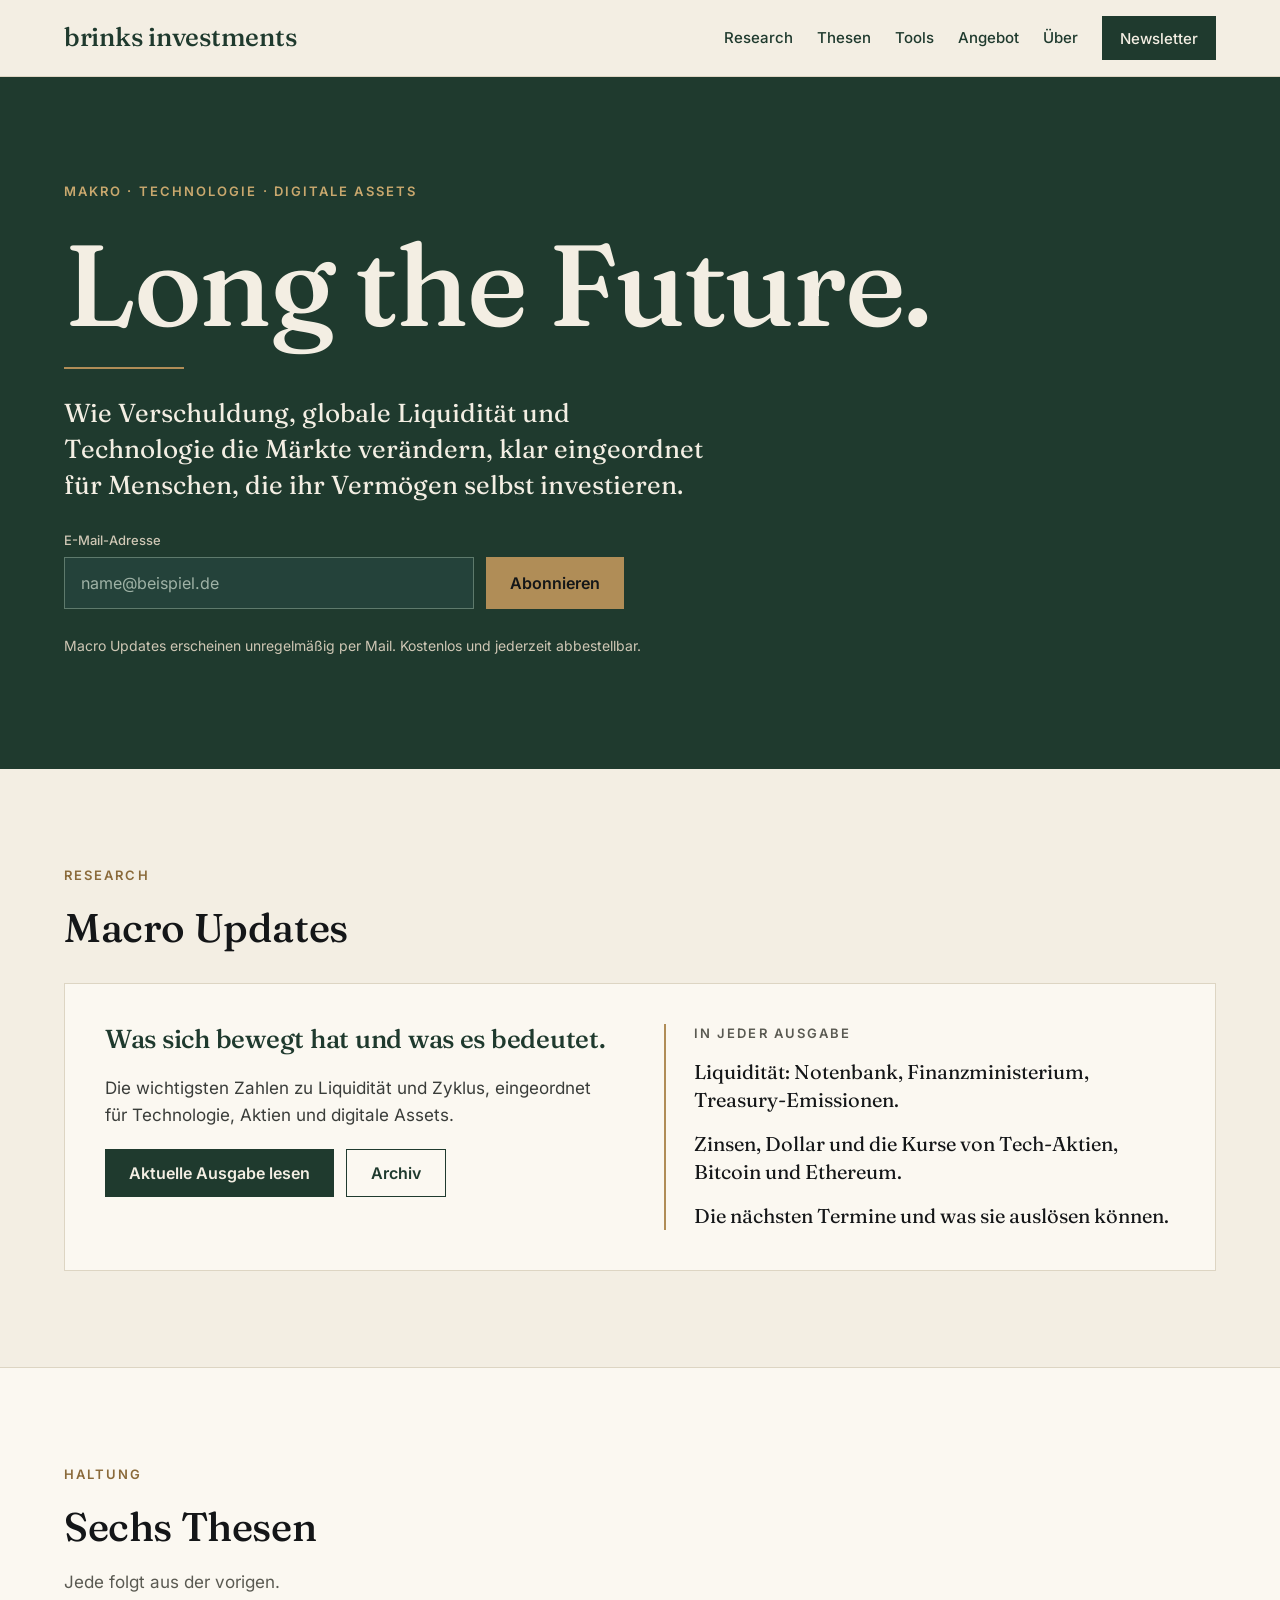
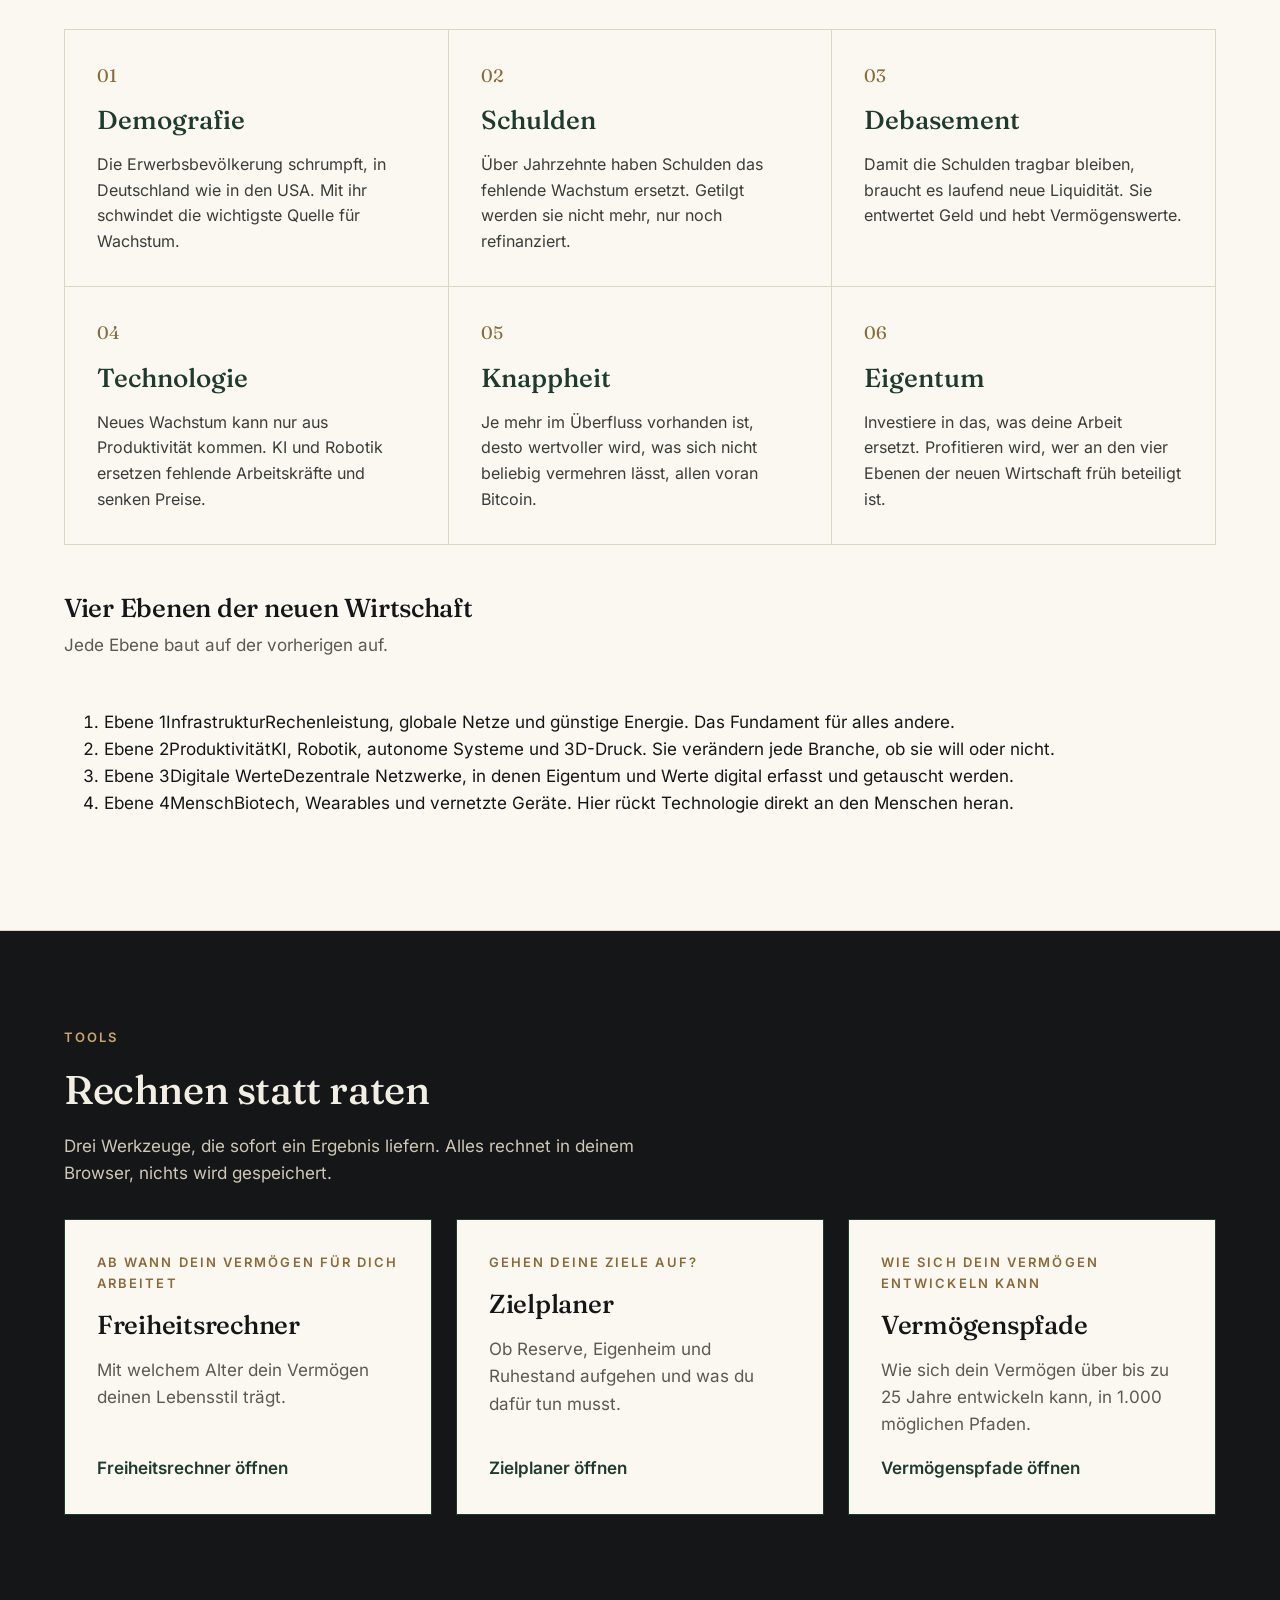
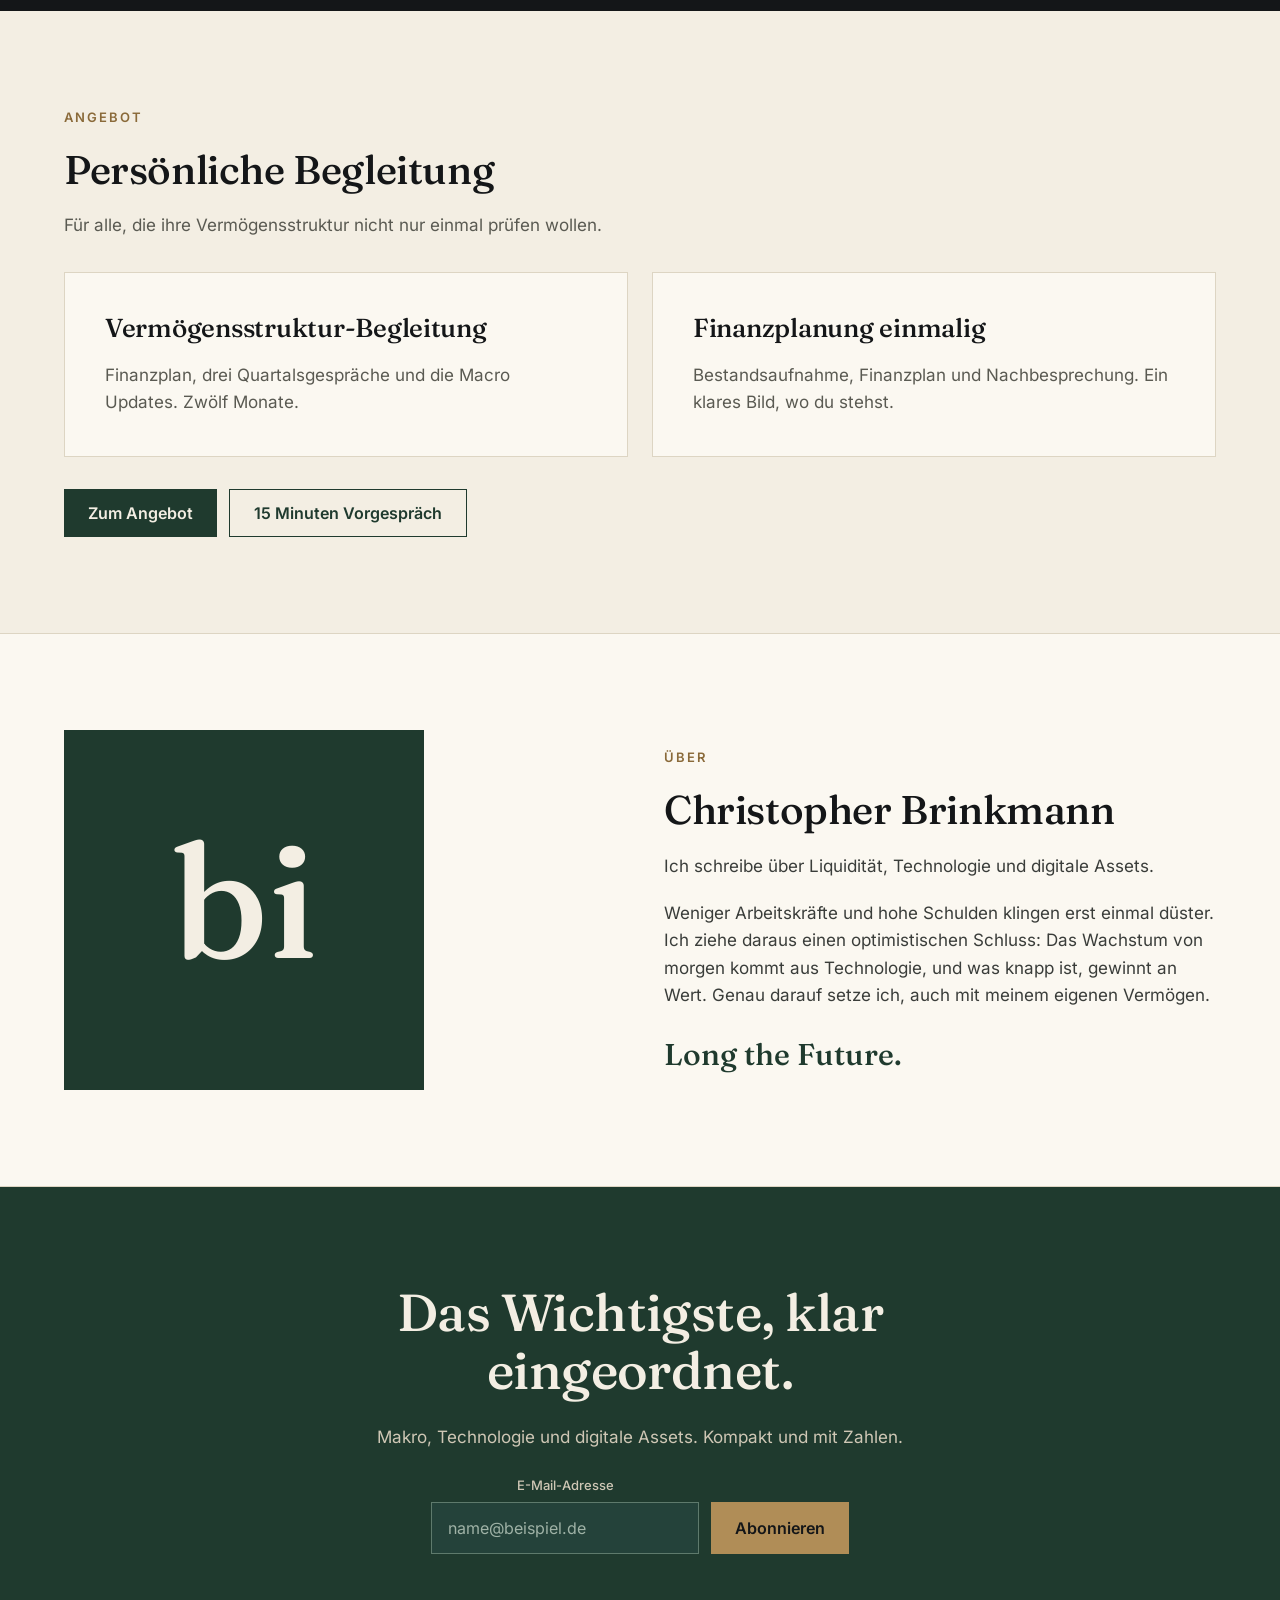
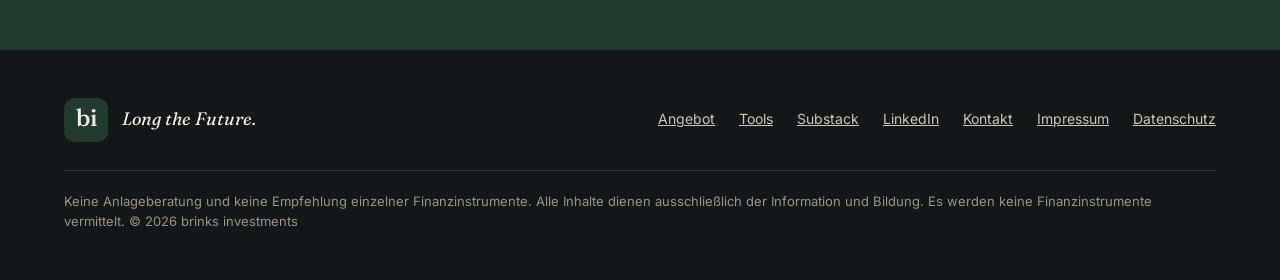
==== commit a3c1c979: "Add files via upload" ====
--- a/index.html
+++ b/index.html
@@ -4,9 +4,9 @@
 <meta charset="utf-8">
 <meta name="viewport" content="width=device-width, initial-scale=1">
 <title>brinks investments · Long the Future.</title>
-<meta name="description" content="Makro, Liquidität und digitale Assets. Monthly Macro Brief, Rechner und persönliche Begleitung für die Vermögensstruktur.">
+<meta name="description" content="Makro, Liquidität und digitale Assets. Macro Updates, Rechner und persönliche Begleitung für die Vermögensstruktur.">
 <meta property="og:title" content="brinks investments · Long the Future.">
-<meta property="og:description" content="Makro, Liquidität und digitale Assets. Monthly Macro Brief, Rechner und persönliche Begleitung für die Vermögensstruktur.">
+<meta property="og:description" content="Makro, Liquidität und digitale Assets. Macro Updates, Rechner und persönliche Begleitung für die Vermögensstruktur.">
 <meta property="og:image" content="https://www.brinksinvestments.com/assets/bi-icon.png">
 <meta name="theme-color" content="#1F3A2E">
 <link rel="icon" href="assets/favicon.svg" type="image/svg+xml">
@@ -75,7 +75,7 @@
      "name": "Schweiz"
     }
    ],
-   "description": "Vermögensstruktur-Begleitung und Finanzplanung ohne Produktempfehlung, der Monthly Macro Brief zu Liquidität, Technologie und digitalen Assets sowie kostenlose Finanzrechner.",
+   "description": "Vermögensstruktur-Begleitung und Finanzplanung ohne Produktempfehlung, die Macro Updates zu Liquidität, Technologie und digitalen Assets sowie kostenlose Finanzrechner.",
    "sameAs": [
     "https://brinksinvestments.substack.com/",
     "https://www.linkedin.com/company/brinks-investments"
@@ -124,7 +124,7 @@
         </div>
         <button class="btn btn-brass" type="submit">Abonnieren</button>
       </form>
-    <p class="sub">Der Monthly Macro Brief erscheint am ersten Sonntag jedes Monats. Kostenlos, jederzeit abbestellbar.</p>
+    <p class="sub">Macro Updates erscheinen unregelmäßig per Mail. Kostenlos und jederzeit abbestellbar.</p>
   </div>
 </section>
 
@@ -132,11 +132,11 @@
   <div class="wrap stack-lg">
     <div class="stack">
       <p class="eyebrow">Research</p>
-      <h2>Monthly Macro Brief</h2>
+      <h2>Macro Updates</h2>
     </div>
     <article class="card brief">
       <div class="stack">
-        <h3 style="color:var(--green)">Was sich im Monat bewegt hat und was es bedeutet.</h3>
+        <h3 style="color:var(--green)">Was sich bewegt hat und was es bedeutet.</h3>
         <p style="color:var(--ink-2)">Die wichtigsten Zahlen zu Liquidität und Zyklus, eingeordnet für Technologie, Aktien und digitale Assets.</p>
         <div style="display:flex;flex-wrap:wrap;gap:12px">
           <a class="btn btn-green" href="https://brinksinvestments.substack.com/">Aktuelle Ausgabe lesen</a>
@@ -147,7 +147,7 @@
         <p class="eyebrow" style="color:var(--muted)">In jeder Ausgabe</p>
         <p>Liquidität: Notenbank, Finanzministerium, Treasury-Emissionen.</p>
         <p>Zinsen, Dollar und die Kurse von Tech-Aktien, Bitcoin und Ethereum.</p>
-        <p>Die Termine des kommenden Monats und was sie auslösen können.</p>
+        <p>Die nächsten Termine und was sie auslösen können.</p>
       </div>
     </article>
   </div>
@@ -169,12 +169,12 @@
         <div class="thesis"><span class="num">06</span><span class="title">Eigentum</span><span class="text">Investiere in das, was deine Arbeit ersetzt. Profitieren wird, wer an den vier Ebenen der neuen Wirtschaft früh beteiligt ist.</span></div>
     </div>
     <div class="stack" style="gap:8px;margin-top:16px"><h3>Vier Ebenen der neuen Wirtschaft</h3><p class="muted">Jede Ebene baut auf der vorherigen auf.</p></div>
-    <div class="theses layers">
-        <div class="thesis layer"><span class="num">Ebene 1</span><span class="title">Infrastruktur</span><span class="text">Rechenleistung, globale Netze und günstige Energie. Das Fundament für alles andere.</span></div>
-        <div class="thesis layer"><span class="num">Ebene 2</span><span class="title">Produktivität</span><span class="text">KI, Robotik, autonome Systeme und 3D-Druck. Sie verändern jede Branche, ob sie will oder nicht.</span></div>
-        <div class="thesis layer"><span class="num">Ebene 3</span><span class="title">Digitale Werte</span><span class="text">Dezentrale Netzwerke, in denen Eigentum und Werte digital erfasst und getauscht werden.</span></div>
-        <div class="thesis layer"><span class="num">Ebene 4</span><span class="title">Mensch</span><span class="text">Biotech, Wearables und vernetzte Geräte. Hier rückt Technologie direkt an den Menschen heran.</span></div>
-    </div>
+    <ol class="stairs">
+        <li class="step s1"><span class="num">Ebene 1</span><span class="title">Infrastruktur</span><span class="text">Rechenleistung, globale Netze und günstige Energie. Das Fundament für alles andere.</span></li>
+        <li class="step s2"><span class="num">Ebene 2</span><span class="title">Produktivität</span><span class="text">KI, Robotik, autonome Systeme und 3D-Druck. Sie verändern jede Branche, ob sie will oder nicht.</span></li>
+        <li class="step s3"><span class="num">Ebene 3</span><span class="title">Digitale Werte</span><span class="text">Dezentrale Netzwerke, in denen Eigentum und Werte digital erfasst und getauscht werden.</span></li>
+        <li class="step s4"><span class="num">Ebene 4</span><span class="title">Mensch</span><span class="text">Biotech, Wearables und vernetzte Geräte. Hier rückt Technologie direkt an den Menschen heran.</span></li>
+    </ol>
   </div>
 </section>
 
@@ -218,7 +218,7 @@
     <div class="grid-auto">
       <div class="card offer">
         <h3>Vermögensstruktur-Begleitung</h3>
-        <p class="muted">Finanzplan, drei Quartalsgespräche und der Monthly Macro Brief. Zwölf Monate.</p>
+        <p class="muted">Finanzplan, drei Quartalsgespräche und die Macro Updates. Zwölf Monate.</p>
       </div>
       <div class="card offer">
         <h3>Finanzplanung einmalig</h3>
@@ -249,7 +249,7 @@
 
 <section id="newsletter" class="on-dark">
   <div class="wrap section" style="max-width:760px;display:flex;flex-direction:column;align-items:center;text-align:center;gap:24px">
-    <h2 style="font-size:clamp(32px,4.5vw,52px)">Einmal im Monat, klar eingeordnet.</h2>
+    <h2 style="font-size:clamp(32px,4.5vw,52px)">Das Wichtigste, klar eingeordnet.</h2>
     <p style="color:var(--on-dark)">Makro, Technologie und digitale Assets. Kompakt und mit Zahlen.</p>
     <form class="signup" action="https://brinksinvestments.substack.com/subscribe" method="get" style="margin:0 auto">
         <div class="field">
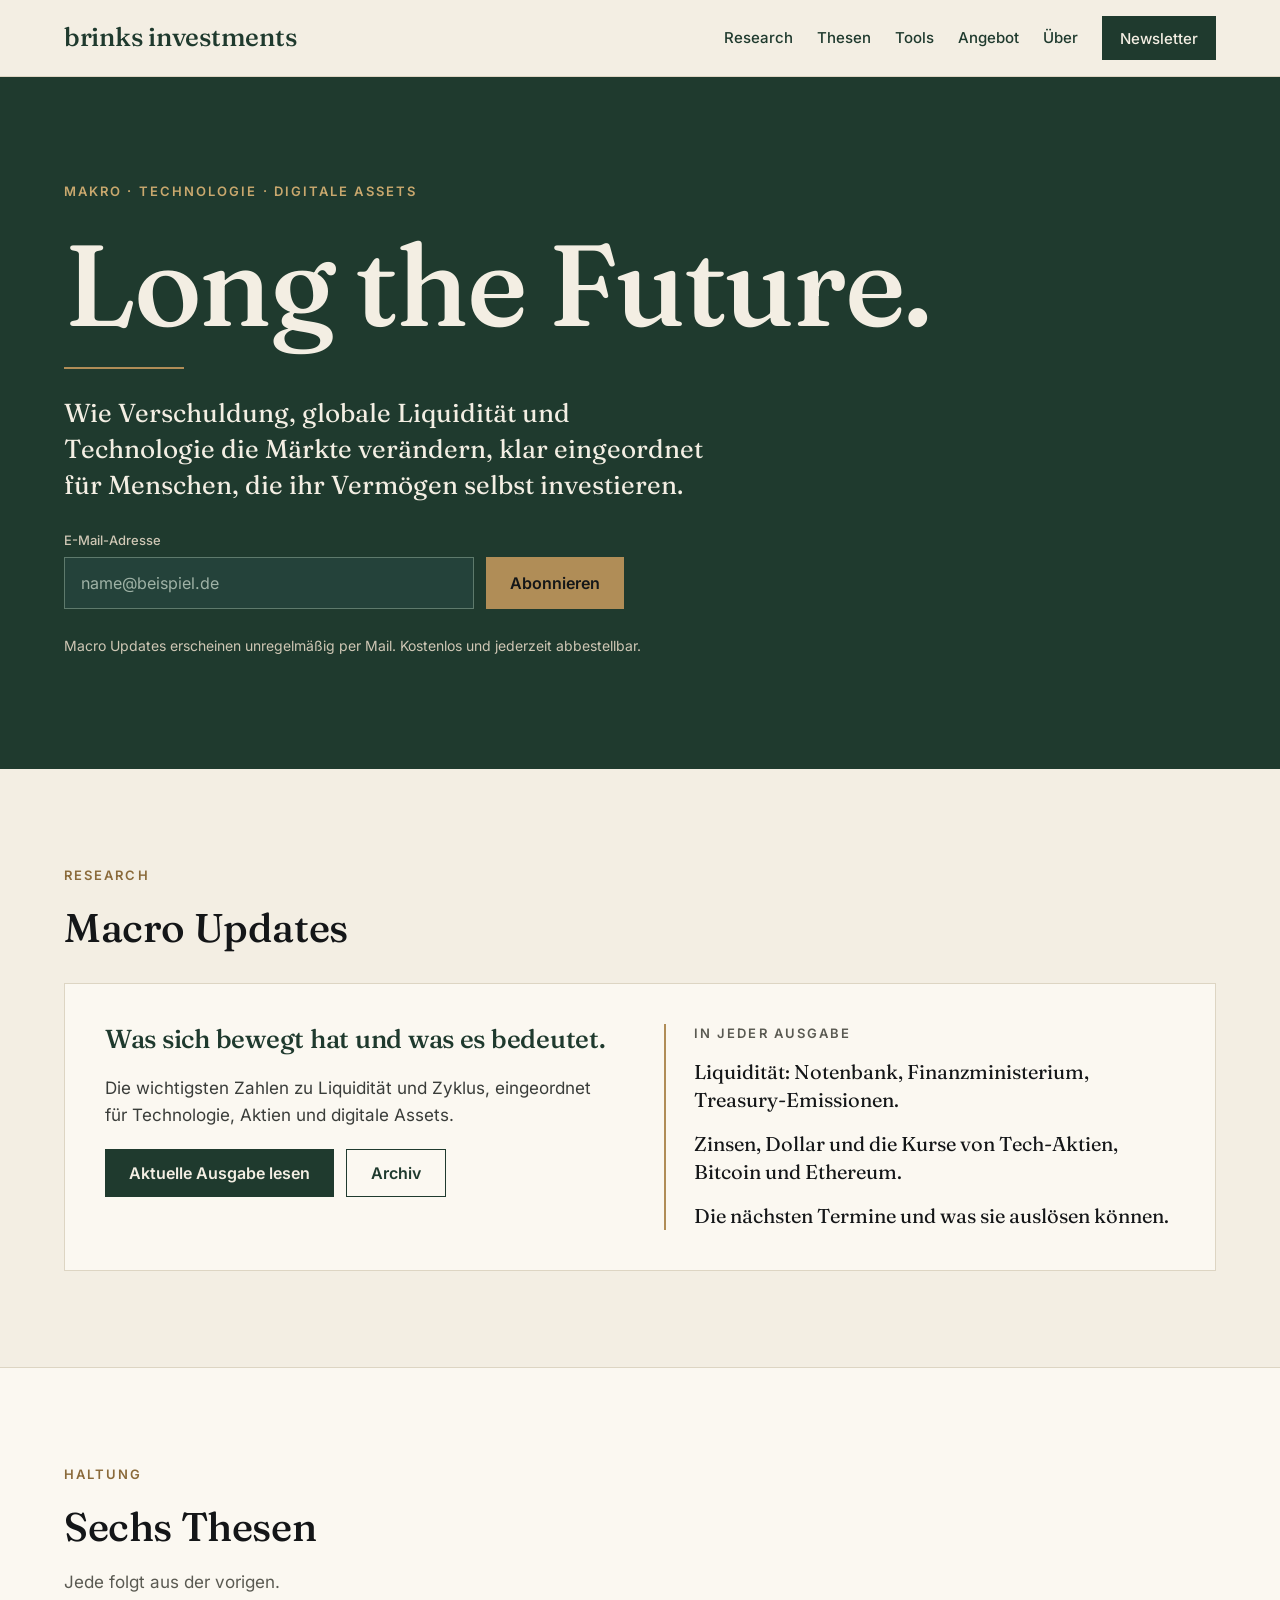
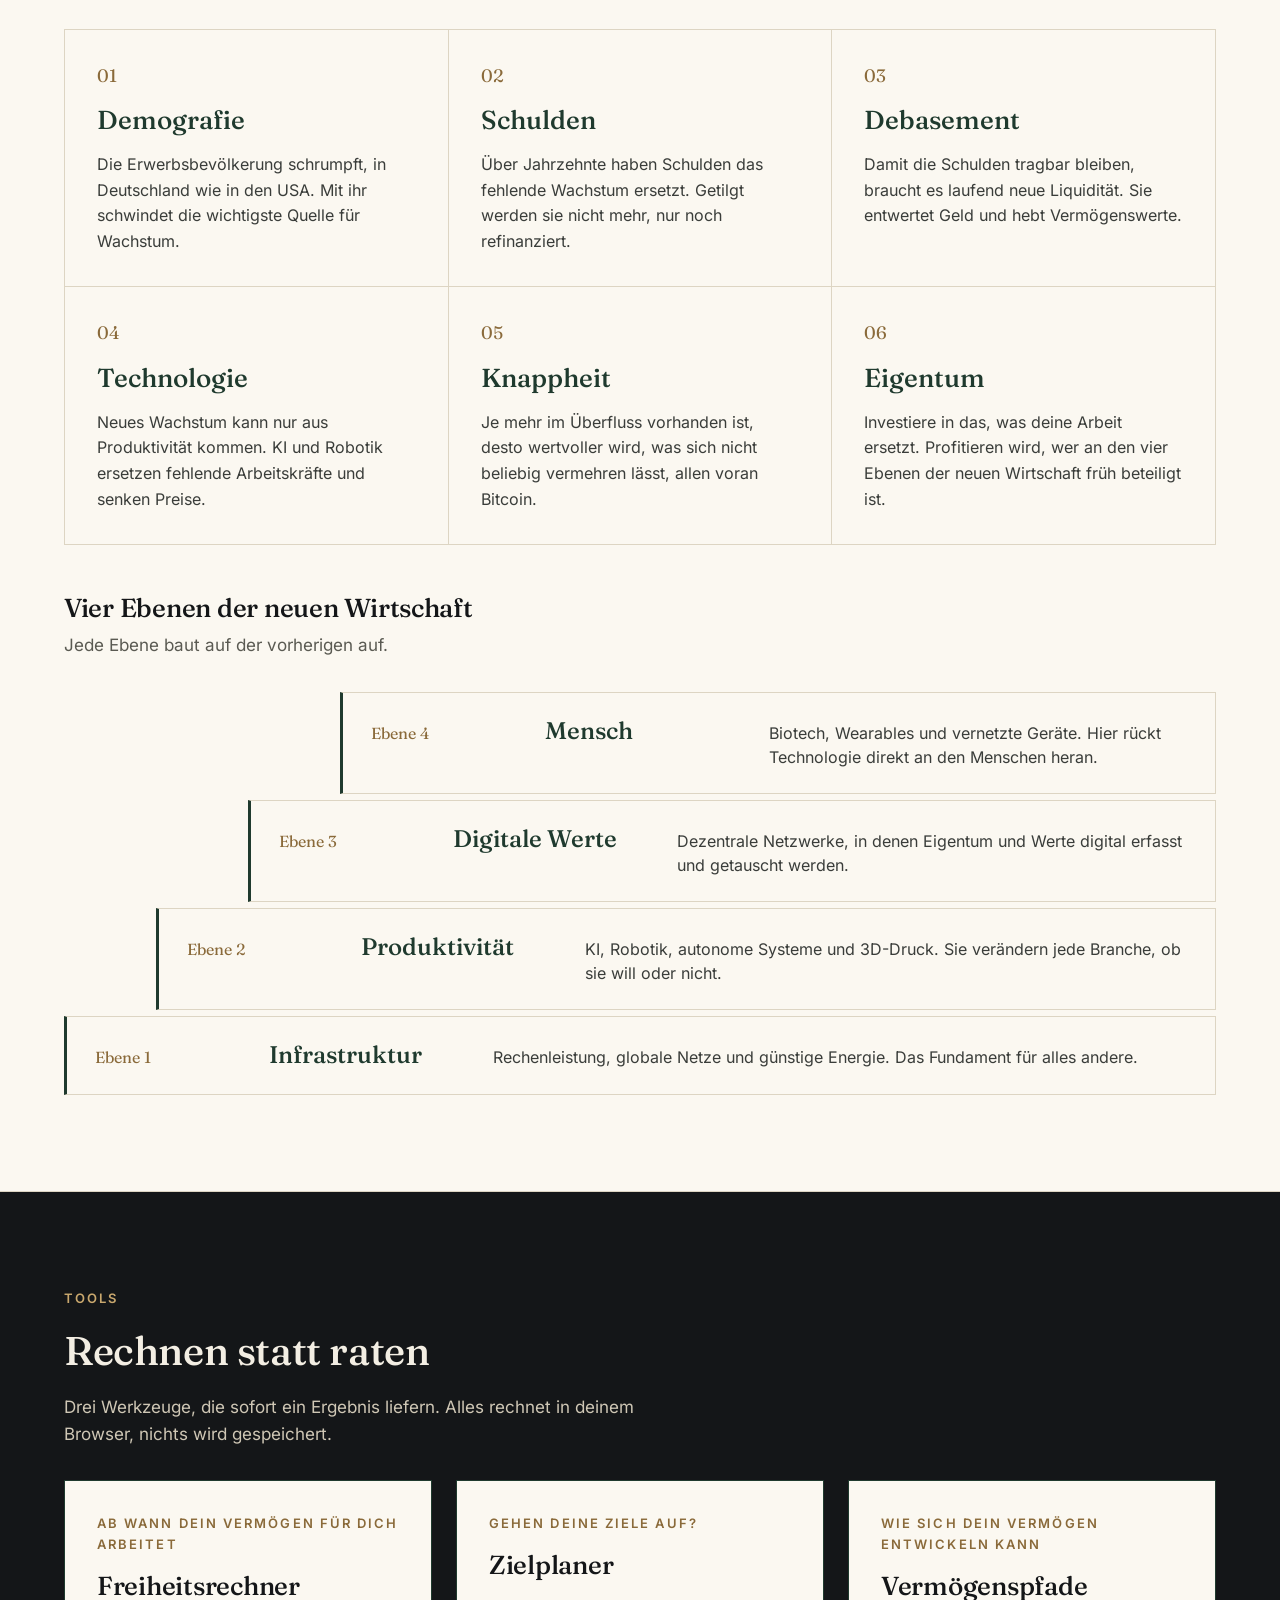
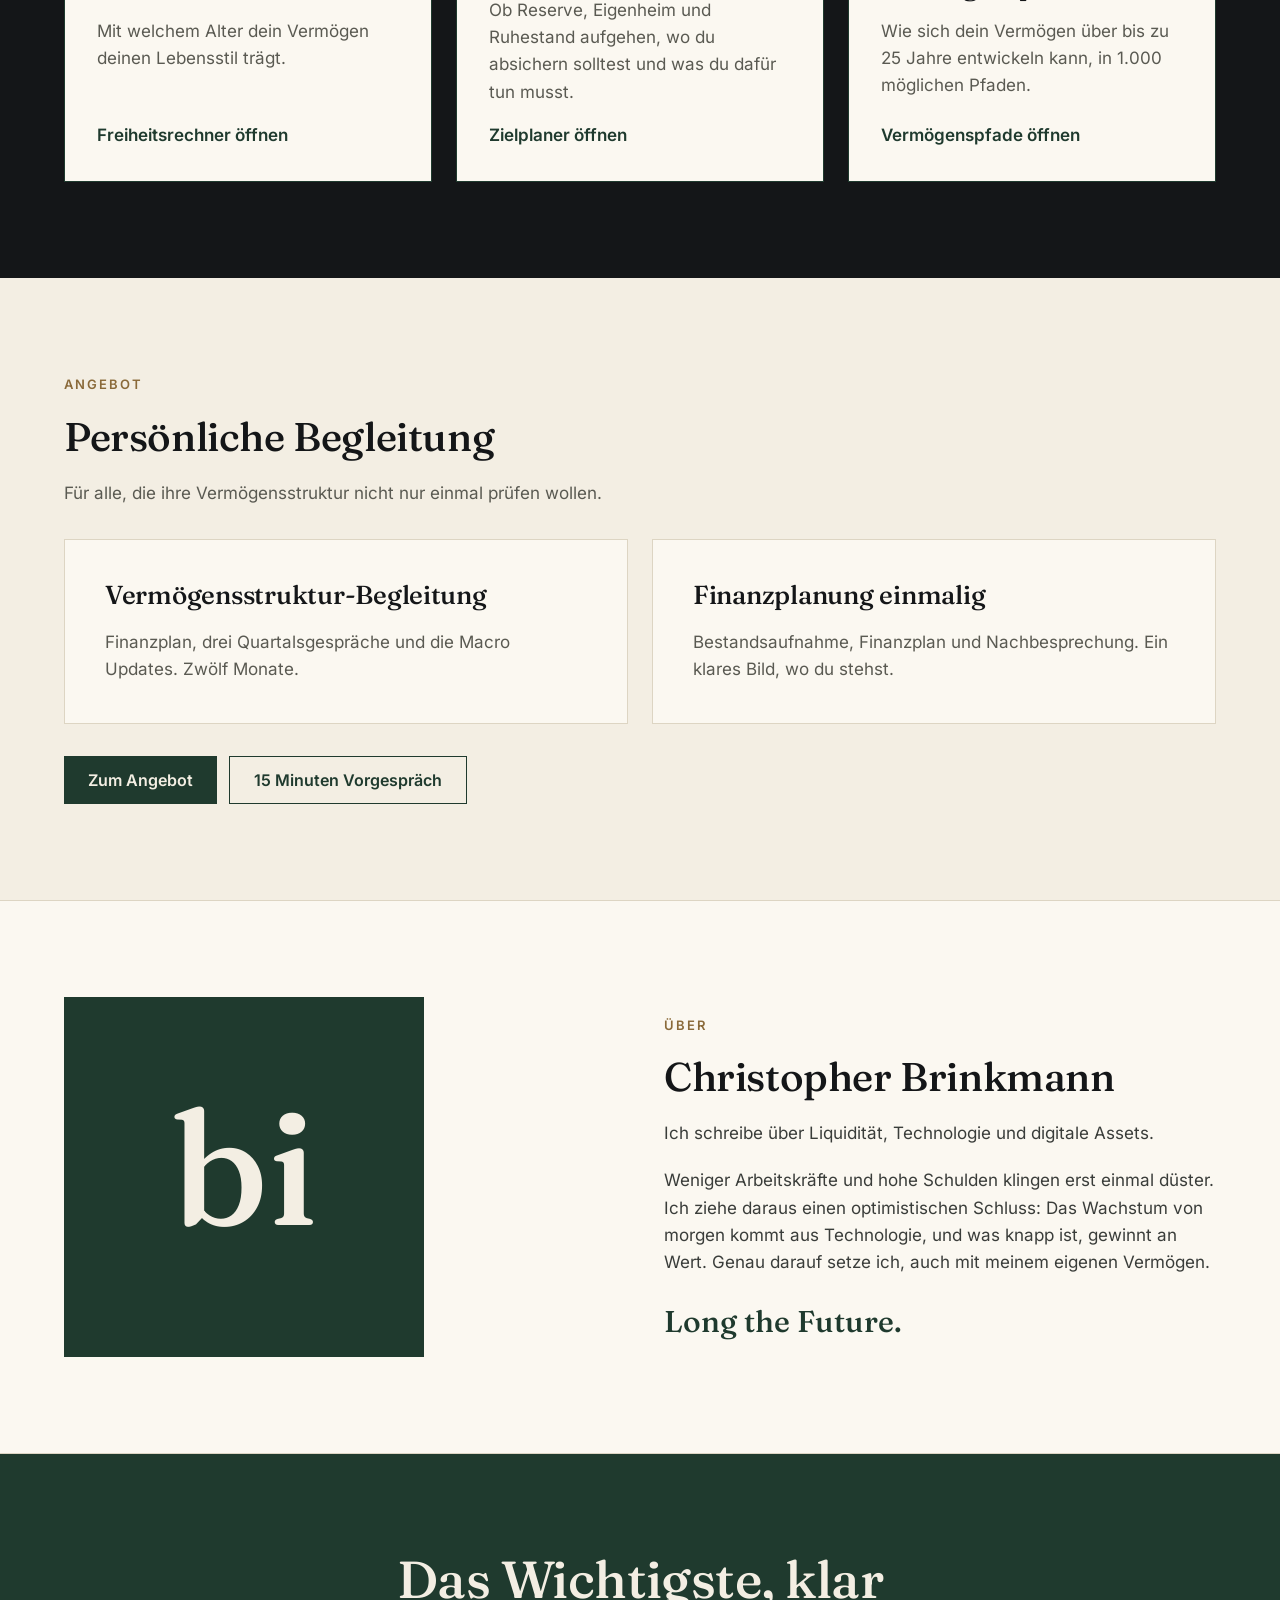
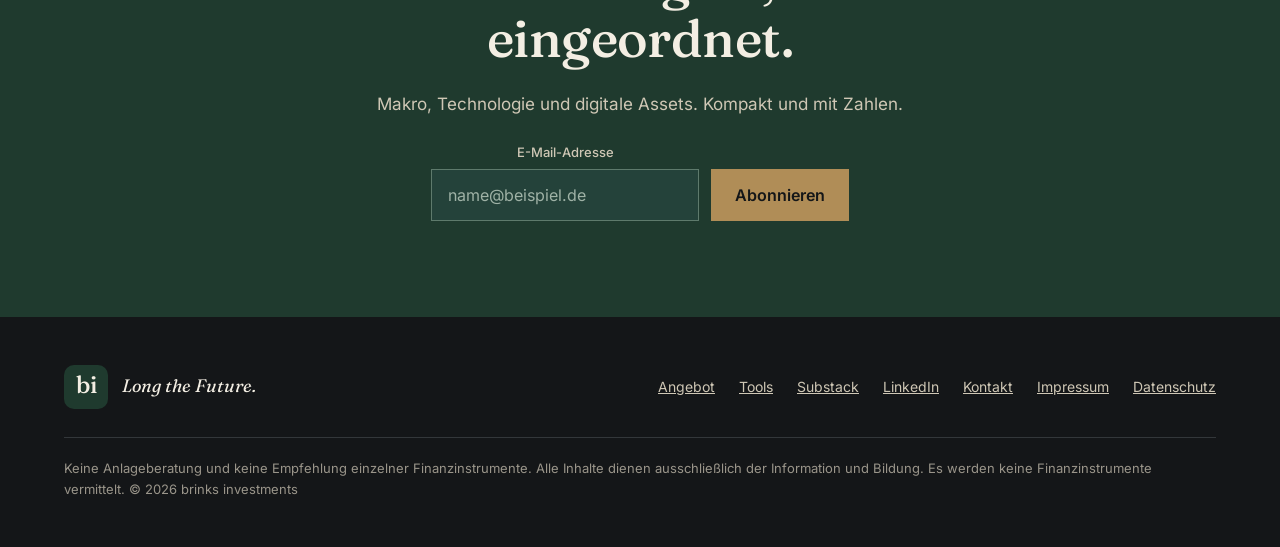
==== commit 8029cbf7: "Zielplaner und Startseite aktualisieren, Vermögenstöpfe-Weiterleitung entfernen Co-Authored-By: Clau" ====
--- a/index.html
+++ b/index.html
@@ -195,7 +195,7 @@
       <a class="tool-card" href="zielplaner.html">
         <p class="eyebrow">Gehen deine Ziele auf?</p>
         <h3>Zielplaner</h3>
-        <p class="muted">Ob Reserve, Eigenheim und Ruhestand aufgehen und was du dafür tun musst.</p>
+        <p class="muted">Ob Reserve, Eigenheim und Ruhestand aufgehen, wo du absichern solltest und was du dafür tun musst.</p>
         <span class="go">Zielplaner öffnen</span>
       </a>
       <a class="tool-card" href="vermoegenspfade.html">
--- a/assets/site.css
+++ b/assets/site.css
@@ -186,6 +186,17 @@
   .principles{grid-template-columns:1fr}
   .brief .points{border-left:0;border-top:2px solid var(--brass);padding-left:0;padding-top:20px}
 }
+/* Vier Ebenen als Stufen: Fundament unten, jede Ebene setzt darauf auf */
+.stairs{list-style:none;margin:0;padding:0;display:flex;flex-direction:column-reverse;gap:6px}
+.step{display:grid;grid-template-columns:150px 200px 1fr;align-items:baseline;gap:8px 24px;padding:24px 28px;border-radius:0}
+.step .num{font-family:var(--serif);font-size:16px}
+.step .title{font-family:var(--serif);font-weight:500;font-size:24px;line-height:1.2}
+.step .text{font-size:16px;line-height:1.5}
+.step{background:var(--paper);border:1px solid var(--rule);border-left:3px solid var(--green)}
+.step .num{color:var(--brass-text)}.step .title{color:var(--green)}.step .text{color:var(--ink-2)}
+.s1{margin-left:0}.s2{margin-left:8%}.s3{margin-left:16%}.s4{margin-left:24%}
+@media (max-width:900px){.step{grid-template-columns:1fr;gap:4px;padding:20px 22px}}
+@media (max-width:640px){.s2{margin-left:14px}.s3{margin-left:28px}.s4{margin-left:42px}.step{padding:18px 18px}.step .title{font-size:22px}}
 @media print{
   .site-header,.site-footer,.no-print{display:none!important}
   body{background:#fff;font-size:12pt}
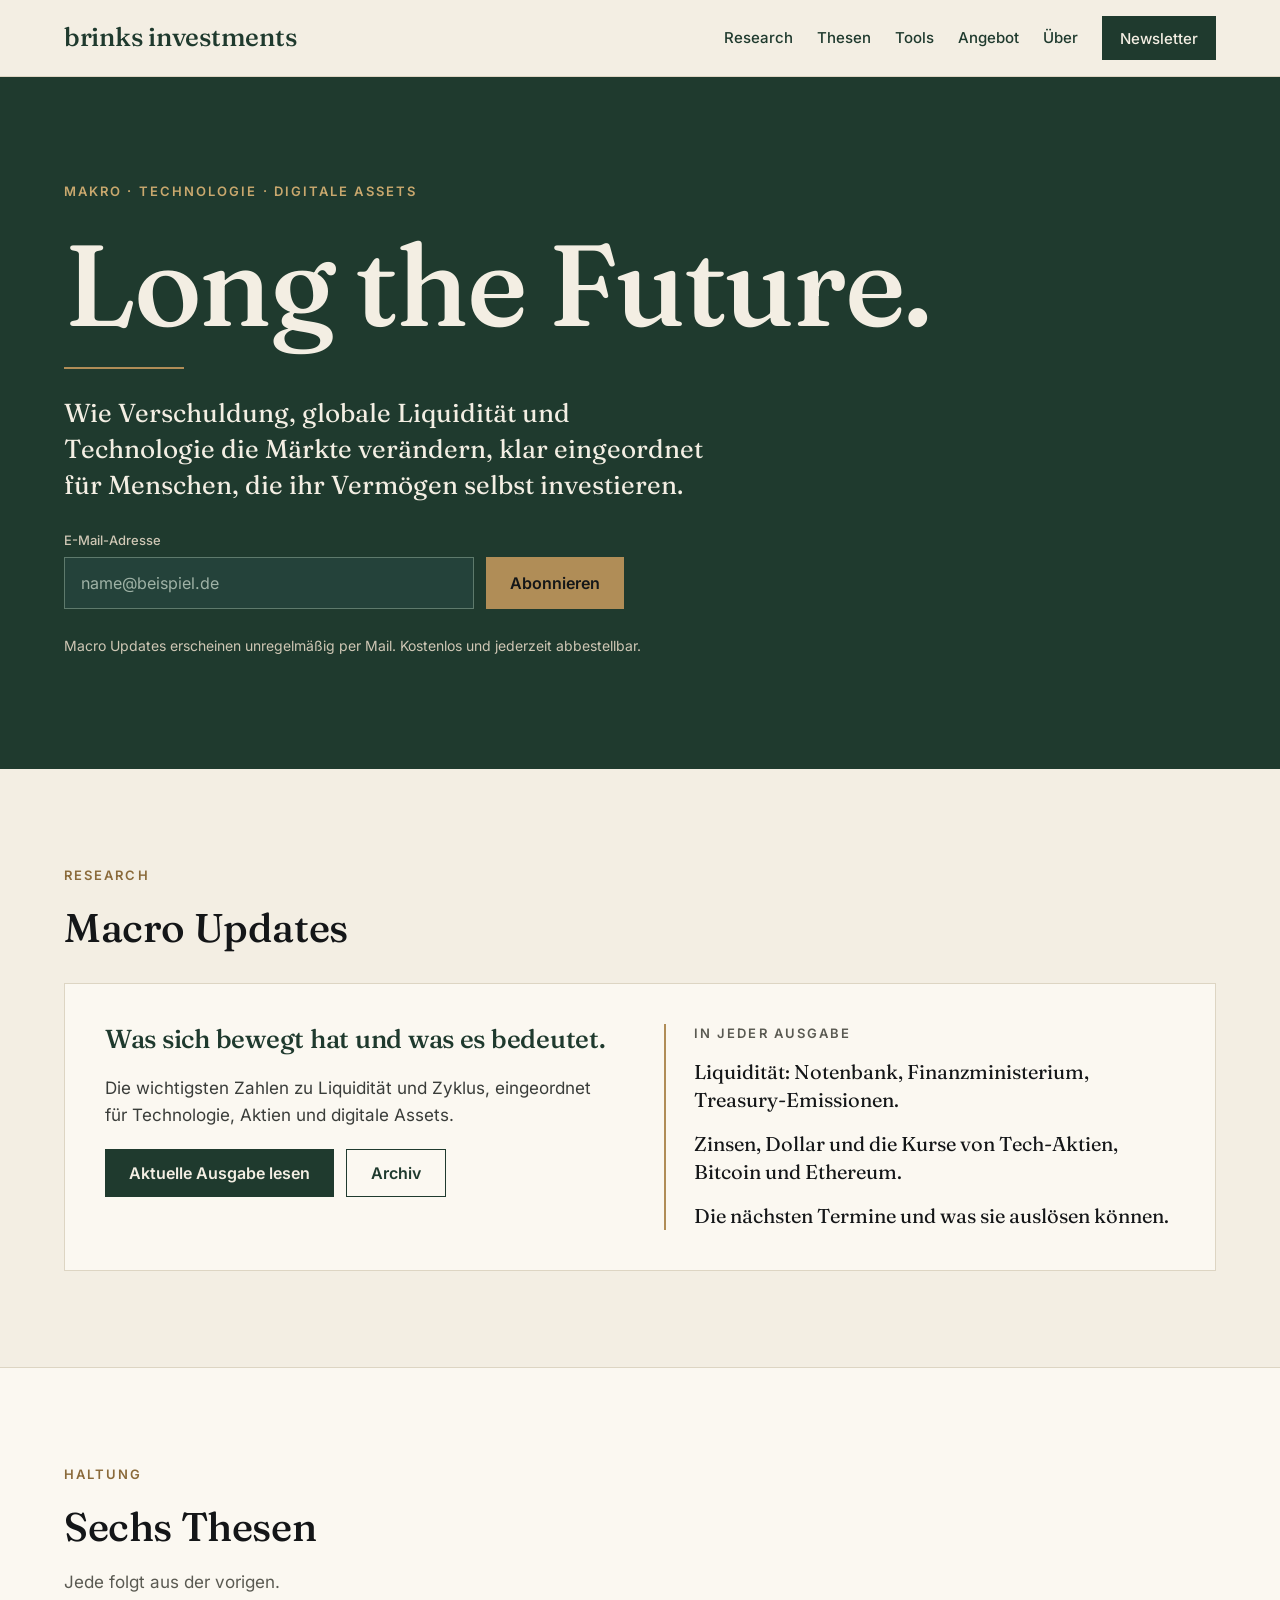
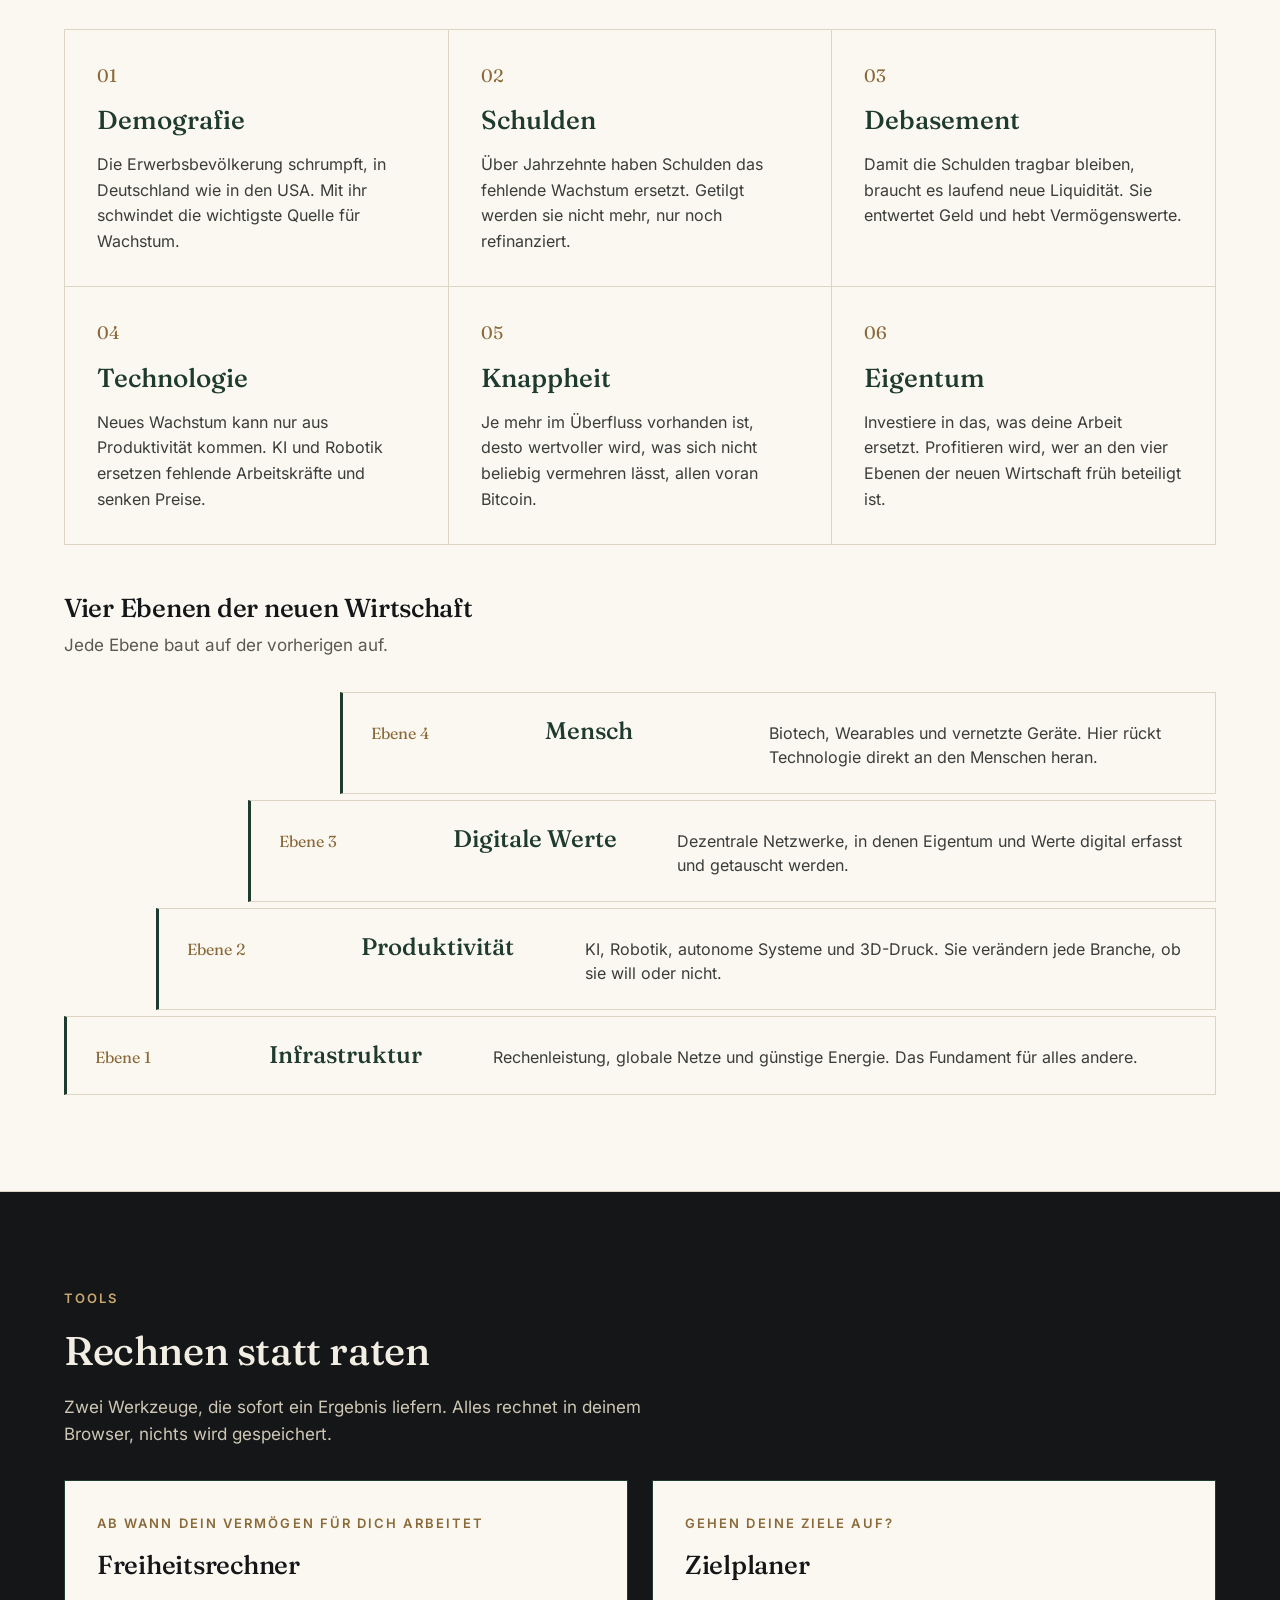
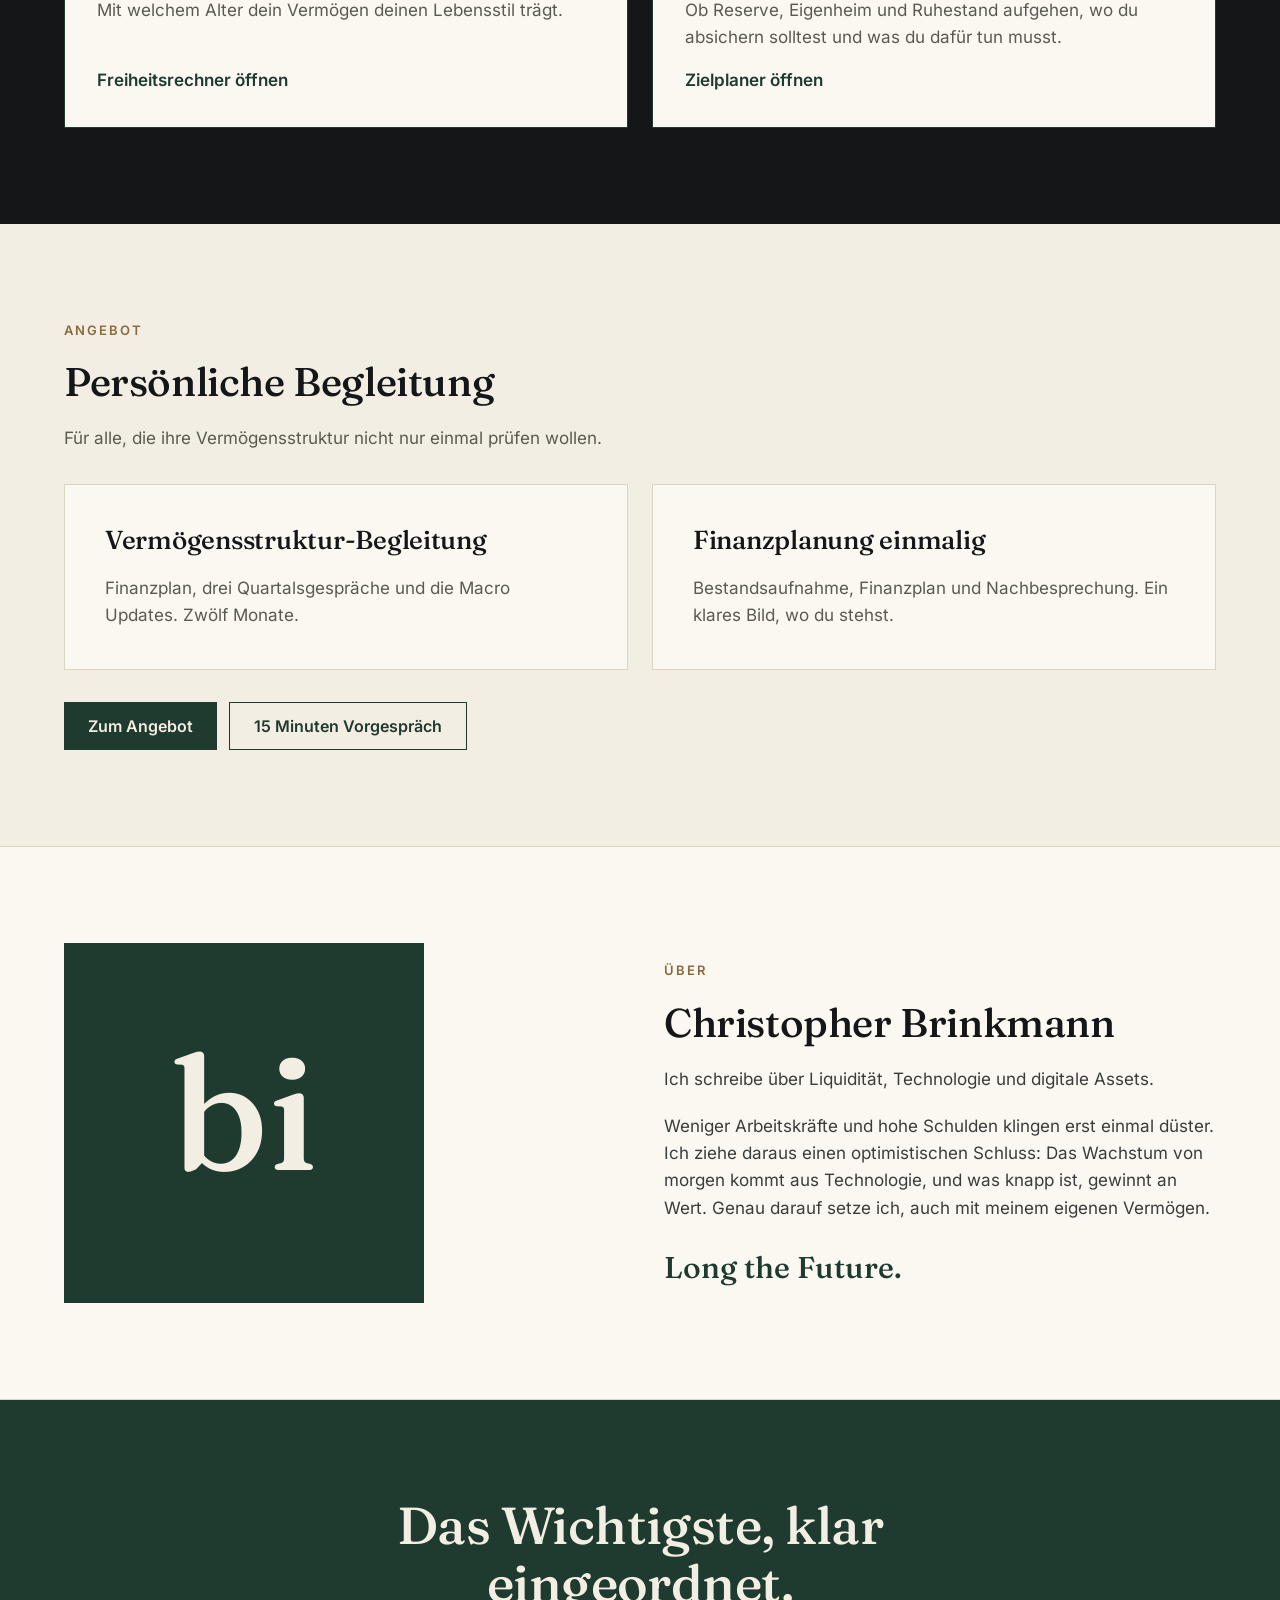
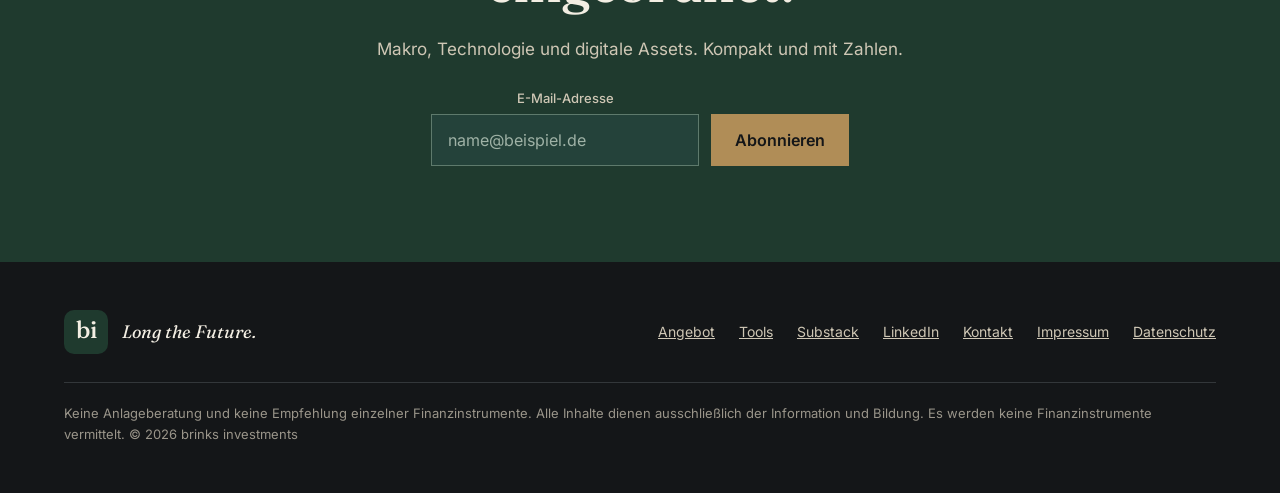
==== commit b7cb63f2: "Vermögenspfade von der Website entfernen Seite, alte Weiterleitung, Tool-Karten, Übergabe-Button im " ====
--- a/index.html
+++ b/index.html
@@ -183,7 +183,7 @@
     <div class="stack">
       <p class="eyebrow light">Tools</p>
       <h2>Rechnen statt raten</h2>
-      <p style="color:var(--on-dark);max-width:640px">Drei Werkzeuge, die sofort ein Ergebnis liefern. Alles rechnet in deinem Browser, nichts wird gespeichert.</p>
+      <p style="color:var(--on-dark);max-width:640px">Zwei Werkzeuge, die sofort ein Ergebnis liefern. Alles rechnet in deinem Browser, nichts wird gespeichert.</p>
     </div>
     <div class="grid-auto">
       <a class="tool-card" href="freiheitsrechner.html">
@@ -198,12 +198,6 @@
         <p class="muted">Ob Reserve, Eigenheim und Ruhestand aufgehen, wo du absichern solltest und was du dafür tun musst.</p>
         <span class="go">Zielplaner öffnen</span>
       </a>
-      <a class="tool-card" href="vermoegenspfade.html">
-        <p class="eyebrow">Wie sich dein Vermögen entwickeln kann</p>
-        <h3>Vermögenspfade</h3>
-        <p class="muted">Wie sich dein Vermögen über bis zu 25 Jahre entwickeln kann, in 1.000 möglichen Pfaden.</p>
-        <span class="go">Vermögenspfade öffnen</span>
-      </a>
     </div>
   </div>
 </section>
